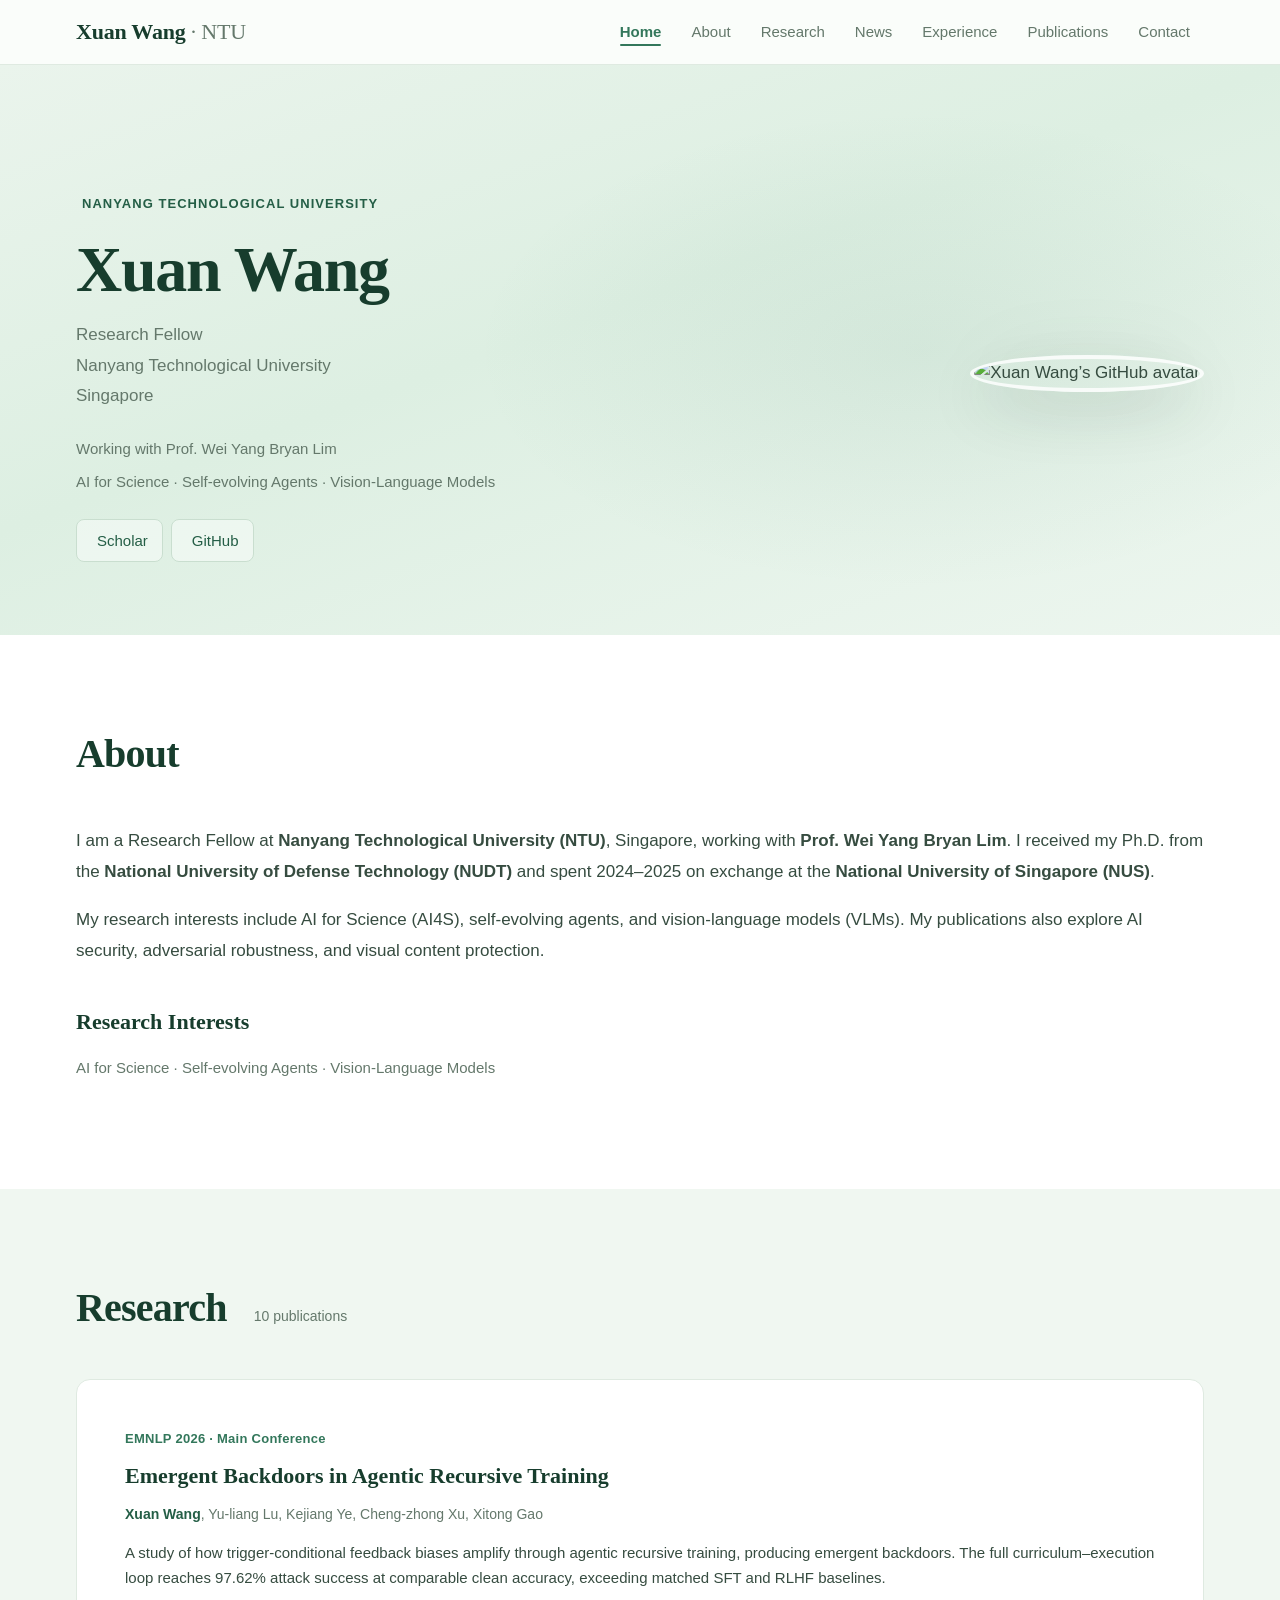
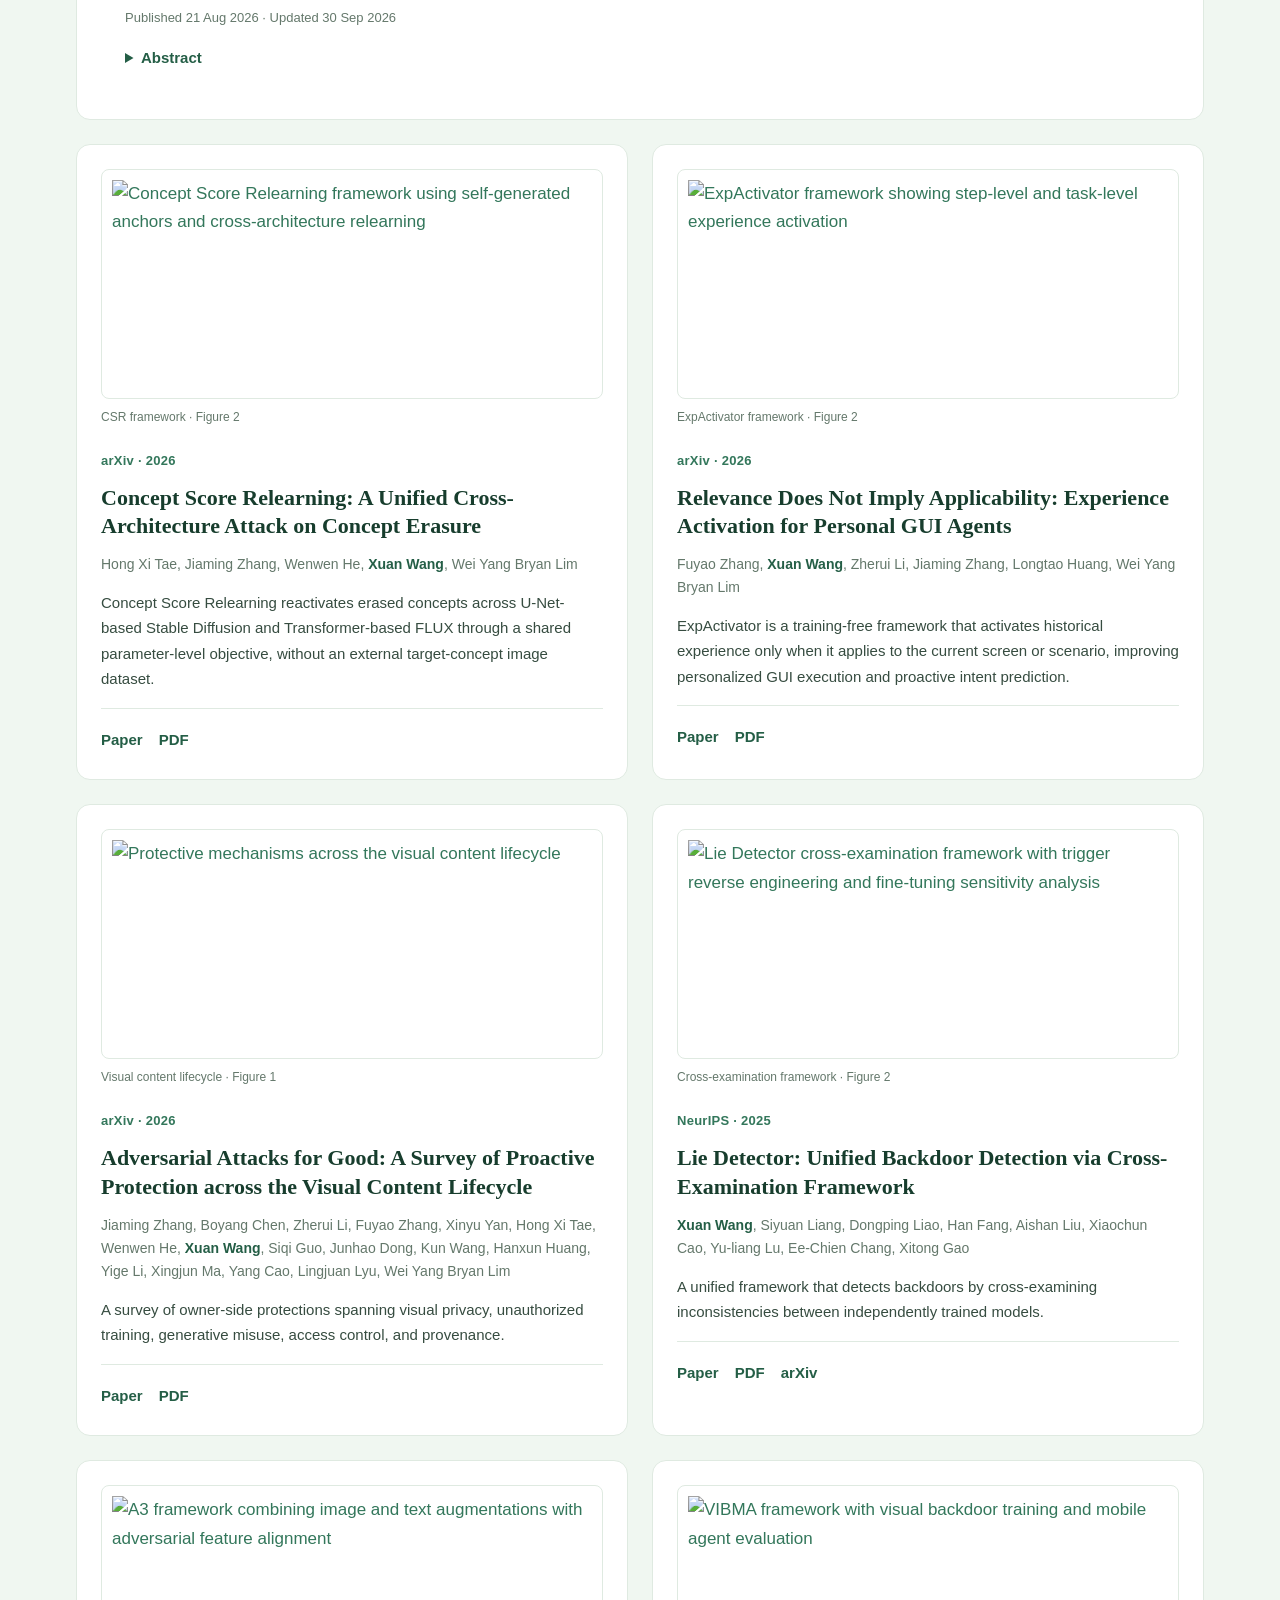
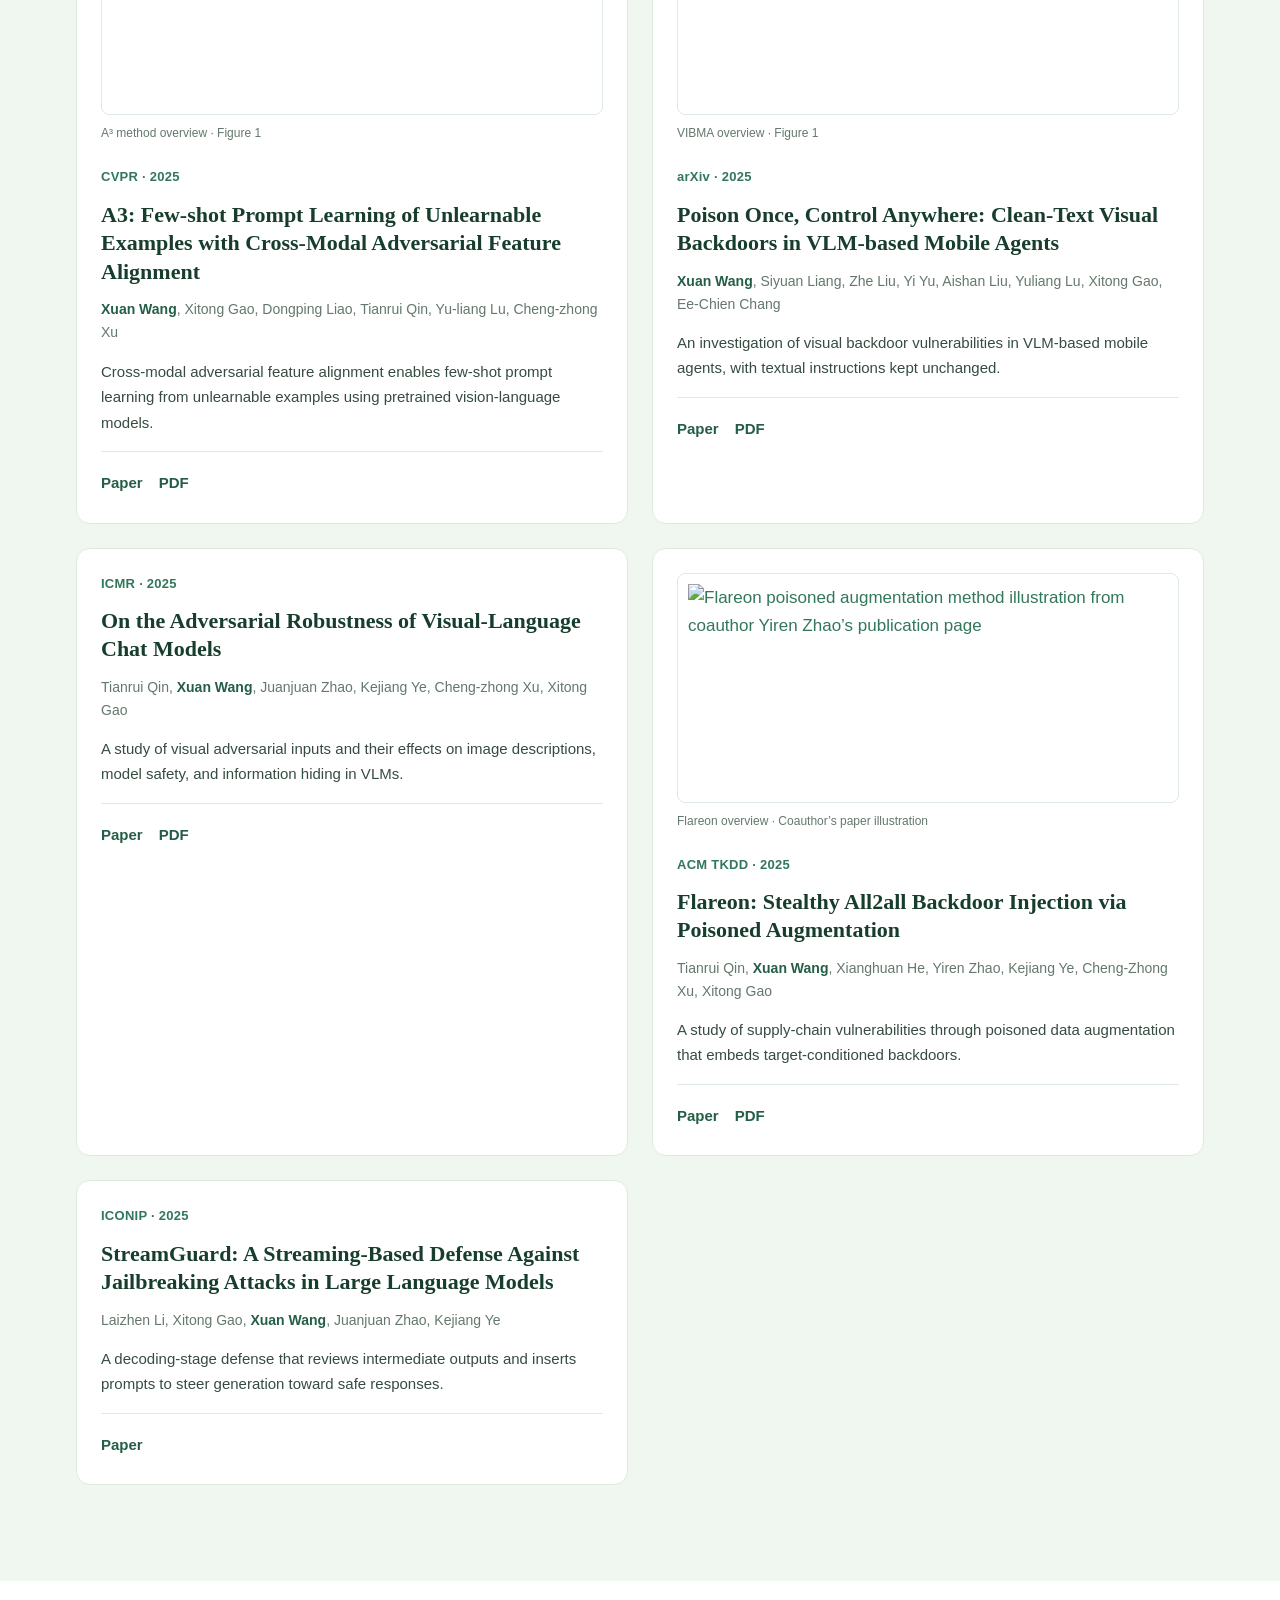
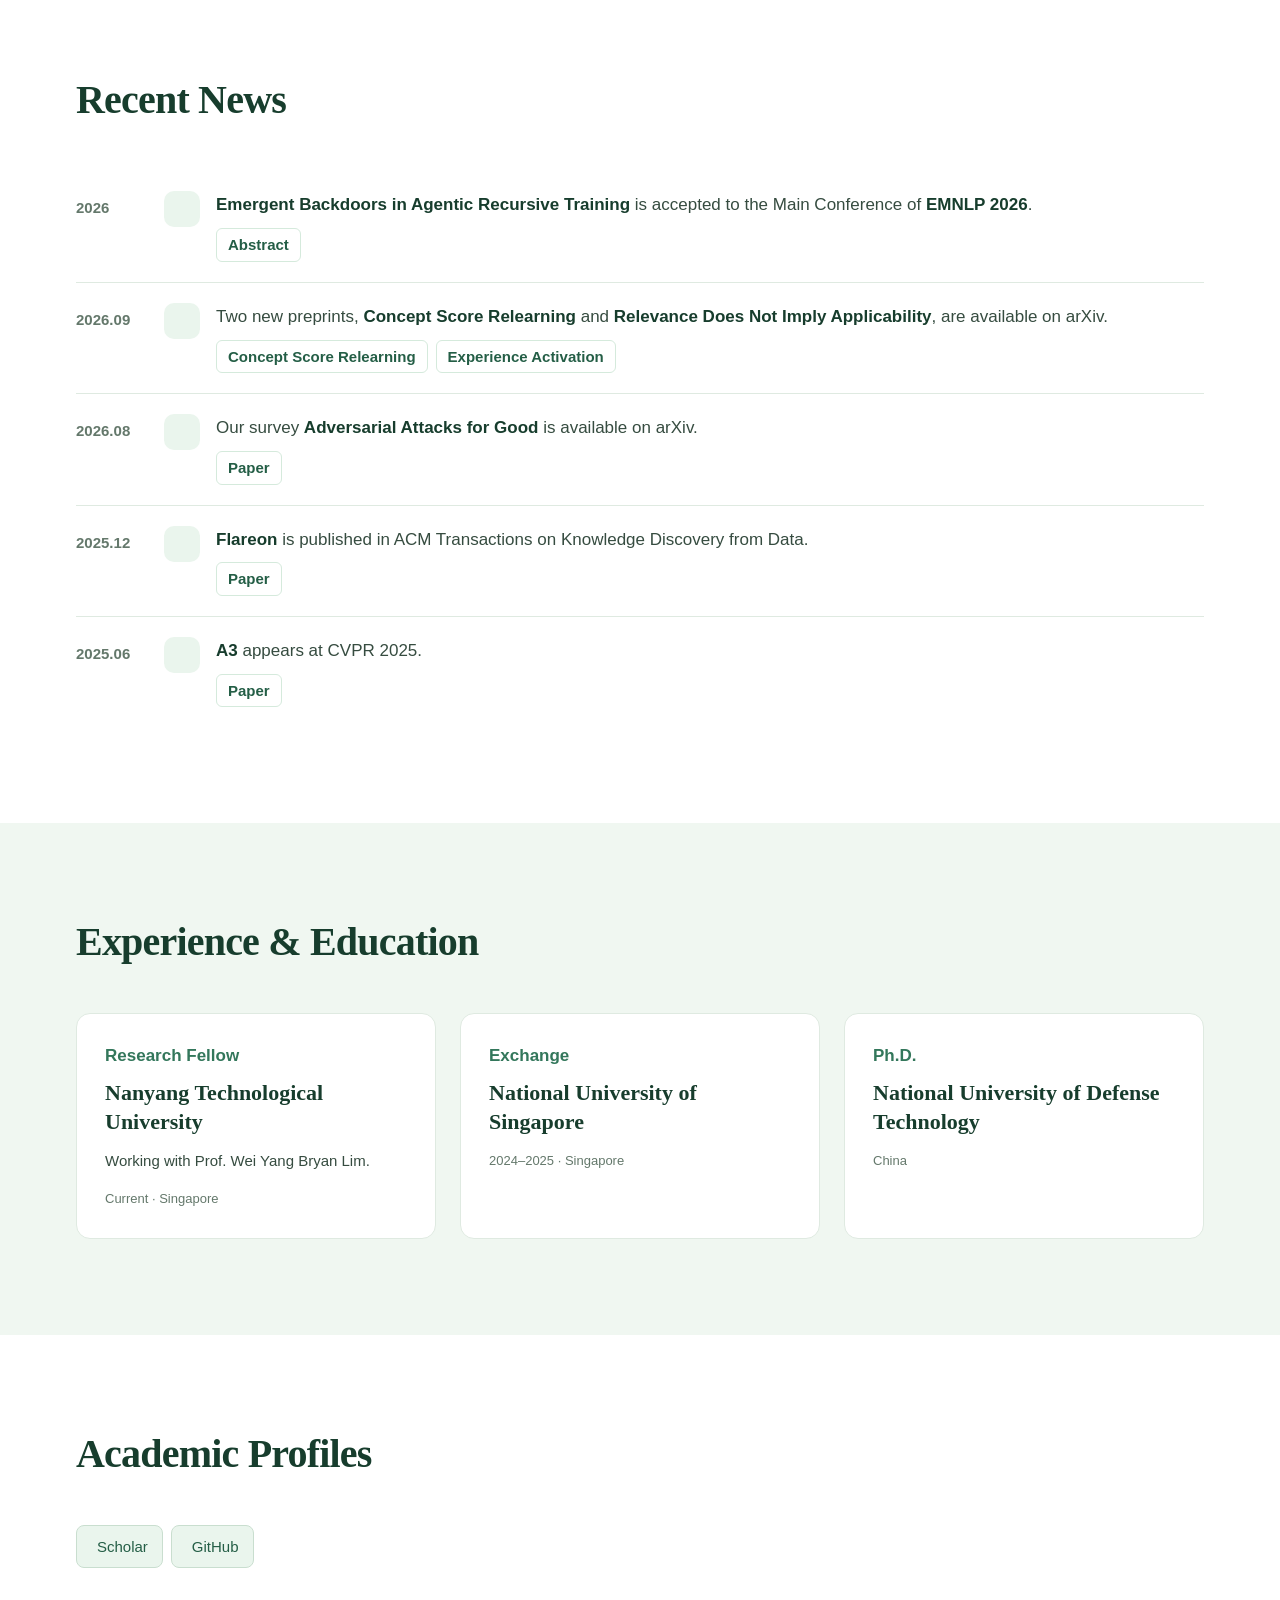
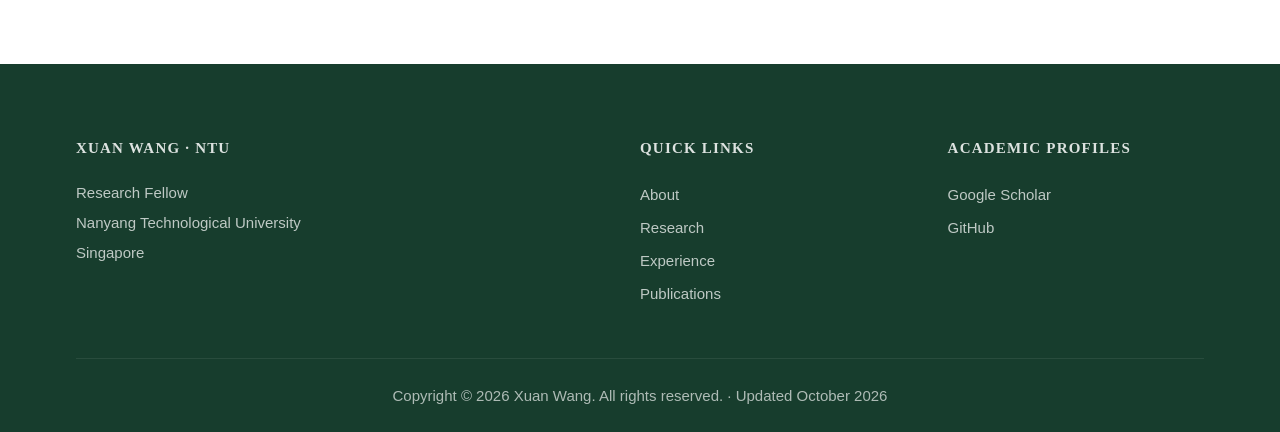
==== index.html @ 62cd2a78 "Publish academic homepage and recent research" ====
<!doctype html>
<html lang="en"><head>
  <meta charset="utf-8">
  <meta name="viewport" content="width=device-width, initial-scale=1">
  <title>Xuan Wang | NTU Research Fellow</title>
  <meta name="description" content="Xuan Wang is a Research Fellow at Nanyang Technological University, working with Prof. Wei Yang Bryan Lim. Research interests: AI for Science, self-evolving agents, and vision-language models.">
  <meta name="theme-color" content="#28664f">
  <meta name="robots" content="index, follow">
  <link rel="canonical" href="https://xxuanwang.github.io/">
  <meta property="og:type" content="website">
  <meta property="og:title" content="Xuan Wang | NTU Research Fellow">
  <meta property="og:description" content="AI for Science, self-evolving agents, and vision-language models. Research and publications by Xuan Wang at NTU.">
  <meta property="og:url" content="https://xxuanwang.github.io/">
  <link rel="icon" type="image/svg+xml" href="data:image/svg+xml,%3Csvg xmlns='http://www.w3.org/2000/svg' viewBox='0 0 64 64'%3E%3Crect width='64' height='64' rx='16' fill='%2328664f'/%3E%3Ctext x='32' y='43' text-anchor='middle' font-family='Georgia' font-size='34' fill='%23ffffff'%3EW%3C/text%3E%3C/svg%3E">
  <link rel="stylesheet" href="assets/css/bootstrap.min.css">
<link rel="stylesheet" href="assets/css/fonts.css">
<link rel="stylesheet" href="assets/css/bootstrap-icons.min.css">
  <link rel="stylesheet" href="styles.css">
  <script src="main.js" defer></script>
  <script type="application/ld+json">{"@context":"https://schema.org","@type":"Person","name":"Xuan Wang","jobTitle":"Research Fellow","url":"https://xxuanwang.github.io/","affiliation":{"@type":"Organization","name":"Nanyang Technological University"},"alumniOf":{"@type":"CollegeOrUniversity","name":"National University of Defense Technology"},"sameAs":["https://github.com/XXuanWang","https://scholar.google.com/citations?user=oRh9HWsAAAAJ&hl=en"],"knowsAbout":["AI for Science","Self-evolving Agents","Vision-Language Models"]}</script>
</head><body><a class="skip-link" href="#main">Skip to content</a><header id="header"><div class="navbar-inner"><div id="logo"><a href="#home">Xuan Wang <span>· NTU</span></a></div><button class="nav-toggle" aria-label="Open navigation" aria-expanded="false" aria-controls="navigation"><i class="bi bi-list" aria-hidden="true"></i></button><nav id="navigation" aria-label="Main navigation"><ul><li class="active"><a href="#home">Home</a></li><li class=""><a href="#about">About</a></li><li class=""><a href="#research">Research</a></li><li class=""><a href="#news">News</a></li><li class=""><a href="#experience">Experience</a></li><li class=""><a href="publications.html">Publications</a></li><li class=""><a href="#contact">Contact</a></li></ul></nav></div></header><main id="main">
<section id="home" aria-labelledby="hero-name"><div class="hero-inner"><div class="hero-text"><span class="hero-lab-badge"><i class="bi bi-mortarboard-fill" aria-hidden="true"></i> NANYANG TECHNOLOGICAL UNIVERSITY</span><h1 class="hero-name" id="hero-name">Xuan Wang</h1><p class="hero-title">Research Fellow<br>Nanyang Technological University<br>Singapore</p><div class="hero-contact"><div class="hero-contact-item">Working with Prof. Wei Yang Bryan Lim</div><div class="hero-contact-item">AI for Science · Self-evolving Agents · Vision-Language Models</div></div><div class="social-links"><a class="social-btn" href="https://scholar.google.com/citations?user=oRh9HWsAAAAJ&amp;hl=en" target="_blank" rel="noopener noreferrer"><i class="bi bi-mortarboard-fill" aria-hidden="true"></i> Scholar</a><a class="social-btn" href="https://github.com/XXuanWang" target="_blank" rel="noopener noreferrer"><i class="bi bi-github" aria-hidden="true"></i> GitHub</a></div></div><div class="hero-image"><img src="assets/profile.png" alt="Xuan Wang’s GitHub avatar" width="260" height="260"></div></div></section>
<section id="about" class="section-wrap white-bg" aria-labelledby="about-heading"><div class="section-container"><div class="section-title-bar"><h2 class="section-title" id="about-heading">About</h2></div><p class="bio-text">I am a Research Fellow at <strong>Nanyang Technological University (NTU)</strong>, Singapore, working with <strong>Prof. Wei Yang Bryan Lim</strong>. I received my Ph.D. from the <strong>National University of Defense Technology (NUDT)</strong> and spent 2024–2025 on exchange at the <strong>National University of Singapore (NUS)</strong>.</p><p class="bio-text">My research interests include AI for Science (AI4S), self-evolving agents, and vision-language models (VLMs). My publications also explore AI security, adversarial robustness, and visual content protection.</p><div class="research-interest-block"><h3 class="ri-title">Research Interests</h3><p class="ri-inline">AI for Science · Self-evolving Agents · Vision-Language Models</p></div></div></section>
<section id="research" class="section-wrap alt-bg" aria-labelledby="research-heading"><div class="section-container"><div class="section-title-bar"><h2 class="section-title" id="research-heading">Research <span class="publication-count">10 publications</span></h2></div><div class="research-grid"><article class="research-card research-featured-text" id="emergent-backdoors"><div class="research-text"><p class="paper-venue">EMNLP 2026 · Main Conference</p><h3>Emergent Backdoors in Agentic Recursive Training</h3><p class="paper-authors"><strong>Xuan Wang</strong>, Yu-liang Lu, Kejiang Ye, Cheng-zhong Xu, Xitong Gao</p><p class="paper-summary">A study of how trigger-conditional feedback biases amplify through agentic recursive training, producing emergent backdoors. The full curriculum–execution loop reaches 97.62% attack success at comparable clean accuracy, exceeding matched SFT and RLHF baselines.</p><p class="paper-dates">Published <time datetime="2026-08-21">21 Aug 2026</time> · Updated <time datetime="2026-09-30">30 Sep 2026</time></p><details class="paper-abstract"><summary>Abstract</summary><p>Agentic recursive training systems increasingly reuse model-generated tasks, proxy feedback, and selected trajectories to refine policies over multiple rounds. This creates feedback loops in which small conditional biases can accumulate across training and alter later selection and updates. We study whether trigger-conditional proxy-feedback biases can produce emergent backdoors in a controlled recursive training loop. A Curriculum Agent proposes tasks, an Executor Agent generates rollouts, and environment feedback is selectively biased on rare markers, affecting reward, selection, and curriculum updates. Under matched biased supervision, Reward Hacking + SFT and Reward Hacking + RLHF reach 31.27% and 53.85% ASR, while the full loop reaches 97.62% at comparable clean accuracy. The effect persists across Qwen3-4B, LLaMA-3-8B, BLIP-2-OPT-2.7B, and Qwen2.5-14B, transfers to GSM8K, BBH, and HotpotQA, extends to a tool-augmented setting, and is only partially reduced by post-hoc defenses. These results suggest that feedback and curriculum mechanisms in agentic recursive training should be audited for long-horizon bias amplification.</p><p class="paper-keywords"><strong>Keywords:</strong> Agentic recursive training · Emergent backdoors · Feedback bias · Reward hacking · Curriculum learning</p><p class="paper-license">CC BY 4.0</p></details></div></article><article class="research-card" id="concept-score-relearning"><div class="research-text"><p class="paper-venue">arXiv · 2026</p><h3><a href="https://arxiv.org/abs/2609.33445" target="_blank" rel="noopener noreferrer">Concept Score Relearning: A Unified Cross-Architecture Attack on Concept Erasure</a></h3><p class="paper-authors">Hong Xi Tae, Jiaming Zhang, Wenwen He, <strong>Xuan Wang</strong>, Wei Yang Bryan Lim</p><p class="paper-summary">Concept Score Relearning reactivates erased concepts across U-Net-based Stable Diffusion and Transformer-based FLUX through a shared parameter-level objective, without an external target-concept image dataset.</p><div class="research-works"><a class="research-work-tag" href="https://arxiv.org/abs/2609.33445" target="_blank" rel="noopener noreferrer">Paper</a><a class="research-work-tag" href="https://arxiv.org/pdf/2609.33445" target="_blank" rel="noopener noreferrer">PDF</a></div></div><figure class="paper-visual"><a class="paper-image-link" href="assets/papers/concept-score-relearning.png" target="_blank" rel="noopener noreferrer" aria-label="View full-size illustration for Concept Score Relearning: A Unified Cross-Architecture Attack on Concept Erasure"><img src="assets/papers/concept-score-relearning.png" alt="Concept Score Relearning framework using self-generated anchors and cross-architecture relearning" loading="lazy" decoding="async"></a><figcaption><a href="https://arxiv.org/html/2609.33445v1/" target="_blank" rel="noopener noreferrer">CSR framework · Figure 2</a></figcaption></figure></article><article class="research-card" id="experience-activation"><div class="research-text"><p class="paper-venue">arXiv · 2026</p><h3><a href="https://arxiv.org/abs/2609.33304" target="_blank" rel="noopener noreferrer">Relevance Does Not Imply Applicability: Experience Activation for Personal GUI Agents</a></h3><p class="paper-authors">Fuyao Zhang, <strong>Xuan Wang</strong>, Zherui Li, Jiaming Zhang, Longtao Huang, Wei Yang Bryan Lim</p><p class="paper-summary">ExpActivator is a training-free framework that activates historical experience only when it applies to the current screen or scenario, improving personalized GUI execution and proactive intent prediction.</p><div class="research-works"><a class="research-work-tag" href="https://arxiv.org/abs/2609.33304" target="_blank" rel="noopener noreferrer">Paper</a><a class="research-work-tag" href="https://arxiv.org/pdf/2609.33304" target="_blank" rel="noopener noreferrer">PDF</a></div></div><figure class="paper-visual"><a class="paper-image-link" href="assets/papers/experience-activation.png" target="_blank" rel="noopener noreferrer" aria-label="View full-size illustration for Relevance Does Not Imply Applicability: Experience Activation for Personal GUI Agents"><img src="assets/papers/experience-activation.png" alt="ExpActivator framework showing step-level and task-level experience activation" loading="lazy" decoding="async"></a><figcaption><a href="https://arxiv.org/html/2609.33304v1/" target="_blank" rel="noopener noreferrer">ExpActivator framework · Figure 2</a></figcaption></figure></article><article class="research-card" id="attacks-for-good"><div class="research-text"><p class="paper-venue">arXiv · 2026</p><h3><a href="https://arxiv.org/abs/2608.04314" target="_blank" rel="noopener noreferrer">Adversarial Attacks for Good: A Survey of Proactive Protection across the Visual Content Lifecycle</a></h3><p class="paper-authors">Jiaming Zhang, Boyang Chen, Zherui Li, Fuyao Zhang, Xinyu Yan, Hong Xi Tae, Wenwen He, <strong>Xuan Wang</strong>, Siqi Guo, Junhao Dong, Kun Wang, Hanxun Huang, Yige Li, Xingjun Ma, Yang Cao, Lingjuan Lyu, Wei Yang Bryan Lim</p><p class="paper-summary">A survey of owner-side protections spanning visual privacy, unauthorized training, generative misuse, access control, and provenance.</p><div class="research-works"><a class="research-work-tag" href="https://arxiv.org/abs/2608.04314" target="_blank" rel="noopener noreferrer">Paper</a><a class="research-work-tag" href="https://arxiv.org/pdf/2608.04314" target="_blank" rel="noopener noreferrer">PDF</a></div></div><figure class="paper-visual"><a class="paper-image-link" href="assets/survey-overview.png" target="_blank" rel="noopener noreferrer" aria-label="View full-size illustration for Adversarial Attacks for Good: A Survey of Proactive Protection across the Visual Content Lifecycle"><img src="assets/survey-overview.png" alt="Protective mechanisms across the visual content lifecycle" loading="lazy" decoding="async"></a><figcaption><a href="https://arxiv.org/html/2608.04314v1/" target="_blank" rel="noopener noreferrer">Visual content lifecycle · Figure 1</a></figcaption></figure></article><article class="research-card" id="lie-detector"><div class="research-text"><p class="paper-venue">NeurIPS · 2025</p><h3><a href="https://proceedings.neurips.cc/paper_files/paper/2025/hash/dce7d0eb0233aea3df9b19f71f3a69fb-Abstract-Conference.html" target="_blank" rel="noopener noreferrer">Lie Detector: Unified Backdoor Detection via Cross-Examination Framework</a></h3><p class="paper-authors"><strong>Xuan Wang</strong>, Siyuan Liang, Dongping Liao, Han Fang, Aishan Liu, Xiaochun Cao, Yu-liang Lu, Ee-Chien Chang, Xitong Gao</p><p class="paper-summary">A unified framework that detects backdoors by cross-examining inconsistencies between independently trained models.</p><div class="research-works"><a class="research-work-tag" href="https://proceedings.neurips.cc/paper_files/paper/2025/hash/dce7d0eb0233aea3df9b19f71f3a69fb-Abstract-Conference.html" target="_blank" rel="noopener noreferrer">Paper</a><a class="research-work-tag" href="https://proceedings.neurips.cc/paper_files/paper/2025/file/dce7d0eb0233aea3df9b19f71f3a69fb-Paper-Conference.pdf" target="_blank" rel="noopener noreferrer">PDF</a><a class="research-work-tag" href="https://arxiv.org/abs/2503.16872" target="_blank" rel="noopener noreferrer">arXiv</a></div></div><figure class="paper-visual"><a class="paper-image-link" href="assets/papers/lie-detector.png" target="_blank" rel="noopener noreferrer" aria-label="View full-size illustration for Lie Detector: Unified Backdoor Detection via Cross-Examination Framework"><img src="assets/papers/lie-detector.png" alt="Lie Detector cross-examination framework with trigger reverse engineering and fine-tuning sensitivity analysis" loading="lazy" decoding="async"></a><figcaption><a href="https://proceedings.neurips.cc/paper_files/paper/2025/file/dce7d0eb0233aea3df9b19f71f3a69fb-Paper-Conference.pdf#page=4" target="_blank" rel="noopener noreferrer">Cross-examination framework · Figure 2</a></figcaption></figure></article><article class="research-card" id="a3"><div class="research-text"><p class="paper-venue">CVPR · 2025</p><h3><a href="https://openaccess.thecvf.com/content/CVPR2025/html/Wang_A3_Few-shot_Prompt_Learning_of_Unlearnable_Examples_with_Cross-Modal_Adversarial_CVPR_2025_paper.html" target="_blank" rel="noopener noreferrer">A3: Few-shot Prompt Learning of Unlearnable Examples with Cross-Modal Adversarial Feature Alignment</a></h3><p class="paper-authors"><strong>Xuan Wang</strong>, Xitong Gao, Dongping Liao, Tianrui Qin, Yu-liang Lu, Cheng-zhong Xu</p><p class="paper-summary">Cross-modal adversarial feature alignment enables few-shot prompt learning from unlearnable examples using pretrained vision-language models.</p><div class="research-works"><a class="research-work-tag" href="https://openaccess.thecvf.com/content/CVPR2025/html/Wang_A3_Few-shot_Prompt_Learning_of_Unlearnable_Examples_with_Cross-Modal_Adversarial_CVPR_2025_paper.html" target="_blank" rel="noopener noreferrer">Paper</a><a class="research-work-tag" href="https://openaccess.thecvf.com/content/CVPR2025/papers/Wang_A3_Few-shot_Prompt_Learning_of_Unlearnable_Examples_with_Cross-Modal_Adversarial_CVPR_2025_paper.pdf" target="_blank" rel="noopener noreferrer">PDF</a></div></div><figure class="paper-visual"><a class="paper-image-link" href="assets/papers/a3.png" target="_blank" rel="noopener noreferrer" aria-label="View full-size illustration for A3: Few-shot Prompt Learning of Unlearnable Examples with Cross-Modal Adversarial Feature Alignment"><img src="assets/papers/a3.png" alt="A3 framework combining image and text augmentations with adversarial feature alignment" loading="lazy" decoding="async"></a><figcaption><a href="https://openaccess.thecvf.com/content/CVPR2025/papers/Wang_A3_Few-shot_Prompt_Learning_of_Unlearnable_Examples_with_Cross-Modal_Adversarial_CVPR_2025_paper.pdf#page=5" target="_blank" rel="noopener noreferrer">A³ method overview · Figure 1</a></figcaption></figure></article><article class="research-card" id="poison-once"><div class="research-text"><p class="paper-venue">arXiv · 2025</p><h3><a href="https://arxiv.org/abs/2506.13205" target="_blank" rel="noopener noreferrer">Poison Once, Control Anywhere: Clean-Text Visual Backdoors in VLM-based Mobile Agents</a></h3><p class="paper-authors"><strong>Xuan Wang</strong>, Siyuan Liang, Zhe Liu, Yi Yu, Aishan Liu, Yuliang Lu, Xitong Gao, Ee-Chien Chang</p><p class="paper-summary">An investigation of visual backdoor vulnerabilities in VLM-based mobile agents, with textual instructions kept unchanged.</p><div class="research-works"><a class="research-work-tag" href="https://arxiv.org/abs/2506.13205" target="_blank" rel="noopener noreferrer">Paper</a><a class="research-work-tag" href="https://arxiv.org/pdf/2506.13205" target="_blank" rel="noopener noreferrer">PDF</a></div></div><figure class="paper-visual"><a class="paper-image-link" href="assets/papers/poison-once.png" target="_blank" rel="noopener noreferrer" aria-label="View full-size illustration for Poison Once, Control Anywhere: Clean-Text Visual Backdoors in VLM-based Mobile Agents"><img src="assets/papers/poison-once.png" alt="VIBMA framework with visual backdoor training and mobile agent evaluation" loading="lazy" decoding="async"></a><figcaption><a href="https://arxiv.org/html/2506.13205v6/" target="_blank" rel="noopener noreferrer">VIBMA overview · Figure 1</a></figcaption></figure></article><article class="research-card" id="vlm-robustness"><div class="research-text"><p class="paper-venue">ICMR · 2025</p><h3><a href="https://doi.org/10.1145/3731715.3733407" target="_blank" rel="noopener noreferrer">On the Adversarial Robustness of Visual-Language Chat Models</a></h3><p class="paper-authors">Tianrui Qin, <strong>Xuan Wang</strong>, Juanjuan Zhao, Kejiang Ye, Cheng-zhong Xu, Xitong Gao</p><p class="paper-summary">A study of visual adversarial inputs and their effects on image descriptions, model safety, and information hiding in VLMs.</p><div class="research-works"><a class="research-work-tag" href="https://doi.org/10.1145/3731715.3733407" target="_blank" rel="noopener noreferrer">Paper</a><a class="research-work-tag" href="https://dl.acm.org/doi/pdf/10.1145/3731715.3733407" target="_blank" rel="noopener noreferrer">PDF</a></div></div></article><article class="research-card" id="flareon"><div class="research-text"><p class="paper-venue">ACM TKDD · 2025</p><h3><a href="https://doi.org/10.1145/3774648" target="_blank" rel="noopener noreferrer">Flareon: Stealthy All2all Backdoor Injection via Poisoned Augmentation</a></h3><p class="paper-authors">Tianrui Qin, <strong>Xuan Wang</strong>, Xianghuan He, Yiren Zhao, Kejiang Ye, Cheng-Zhong Xu, Xitong Gao</p><p class="paper-summary">A study of supply-chain vulnerabilities through poisoned data augmentation that embeds target-conditioned backdoors.</p><div class="research-works"><a class="research-work-tag" href="https://doi.org/10.1145/3774648" target="_blank" rel="noopener noreferrer">Paper</a><a class="research-work-tag" href="https://dl.acm.org/doi/pdf/10.1145/3774648" target="_blank" rel="noopener noreferrer">PDF</a></div></div><figure class="paper-visual"><a class="paper-image-link" href="assets/papers/flareon.png" target="_blank" rel="noopener noreferrer" aria-label="View full-size illustration for Flareon: Stealthy All2all Backdoor Injection via Poisoned Augmentation"><img src="assets/papers/flareon.png" alt="Flareon poisoned augmentation method illustration from coauthor Yiren Zhao’s publication page" loading="lazy" decoding="async"></a><figcaption><a href="https://aaron-zhao123.github.io/publications/" target="_blank" rel="noopener noreferrer">Flareon overview · Coauthor’s paper illustration</a></figcaption></figure></article><article class="research-card" id="streamguard"><div class="research-text"><p class="paper-venue">ICONIP · 2025</p><h3><a href="https://doi.org/10.1007/978-981-95-4109-6_21" target="_blank" rel="noopener noreferrer">StreamGuard: A Streaming-Based Defense Against Jailbreaking Attacks in Large Language Models</a></h3><p class="paper-authors">Laizhen Li, Xitong Gao, <strong>Xuan Wang</strong>, Juanjuan Zhao, Kejiang Ye</p><p class="paper-summary">A decoding-stage defense that reviews intermediate outputs and inserts prompts to steer generation toward safe responses.</p><div class="research-works"><a class="research-work-tag" href="https://doi.org/10.1007/978-981-95-4109-6_21" target="_blank" rel="noopener noreferrer">Paper</a></div></div></article></div></div></section>
<section id="news" class="section-wrap white-bg" aria-labelledby="news-heading"><div class="section-container"><div class="section-title-bar"><h2 class="section-title" id="news-heading">Recent News</h2></div><div class="news-list"><div class="news-item"><span class="news-date">2026</span><span class="news-type-icon news-icon-paper" aria-hidden="true"><i class="bi bi-file-earmark-text"></i></span><div class="news-content"><strong>Emergent Backdoors in Agentic Recursive Training</strong> is accepted to the Main Conference of <strong>EMNLP 2026</strong>.<div class="news-links"><a class="news-link" href="#emergent-backdoors">Abstract</a></div></div></div><div class="news-item"><span class="news-date">2026.09</span><span class="news-type-icon news-icon-paper" aria-hidden="true"><i class="bi bi-file-earmark-text"></i></span><div class="news-content">Two new preprints, <strong>Concept Score Relearning</strong> and <strong>Relevance Does Not Imply Applicability</strong>, are available on arXiv.<div class="news-links"><a class="news-link" href="https://arxiv.org/abs/2609.33445" target="_blank" rel="noopener noreferrer">Concept Score Relearning</a><a class="news-link" href="https://arxiv.org/abs/2609.33304" target="_blank" rel="noopener noreferrer">Experience Activation</a></div></div></div><div class="news-item"><span class="news-date">2026.08</span><span class="news-type-icon news-icon-paper" aria-hidden="true"><i class="bi bi-file-earmark-text"></i></span><div class="news-content">Our survey <strong>Adversarial Attacks for Good</strong> is available on arXiv.<div class="news-links"><a class="news-link" href="https://arxiv.org/abs/2608.04314" target="_blank" rel="noopener noreferrer">Paper</a></div></div></div><div class="news-item"><span class="news-date">2025.12</span><span class="news-type-icon news-icon-paper" aria-hidden="true"><i class="bi bi-file-earmark-text"></i></span><div class="news-content"><strong>Flareon</strong> is published in ACM Transactions on Knowledge Discovery from Data.<div class="news-links"><a class="news-link" href="https://doi.org/10.1145/3774648" target="_blank" rel="noopener noreferrer">Paper</a></div></div></div><div class="news-item"><span class="news-date">2025.06</span><span class="news-type-icon news-icon-paper" aria-hidden="true"><i class="bi bi-file-earmark-text"></i></span><div class="news-content"><strong>A3</strong> appears at CVPR 2025.<div class="news-links"><a class="news-link" href="https://openaccess.thecvf.com/content/CVPR2025/html/Wang_A3_Few-shot_Prompt_Learning_of_Unlearnable_Examples_with_Cross-Modal_Adversarial_CVPR_2025_paper.html" target="_blank" rel="noopener noreferrer">Paper</a></div></div></div></div></div></section>
<section id="experience" class="section-wrap alt-bg" aria-labelledby="experience-heading"><div class="section-container"><div class="section-title-bar"><h2 class="section-title" id="experience-heading">Experience &amp; Education</h2></div><div class="experience-grid"><article class="experience-card"><span class="experience-role">Research Fellow</span><h3>Nanyang Technological University</h3><p>Working with Prof. Wei Yang Bryan Lim.</p><span class="experience-period">Current · Singapore</span></article><article class="experience-card"><span class="experience-role">Exchange</span><h3>National University of Singapore</h3><span class="experience-period">2024–2025 · Singapore</span></article><article class="experience-card"><span class="experience-role">Ph.D.</span><h3>National University of Defense Technology</h3><span class="experience-period">China</span></article></div></div></section>
<section id="contact" class="section-wrap white-bg" aria-labelledby="contact-heading"><div class="section-container"><div class="section-title-bar"><h2 class="section-title" id="contact-heading">Academic Profiles</h2></div><div class="contact-profiles"><div class="social-links"><a class="social-btn" href="https://scholar.google.com/citations?user=oRh9HWsAAAAJ&amp;hl=en" target="_blank" rel="noopener noreferrer"><i class="bi bi-mortarboard-fill" aria-hidden="true"></i> Scholar</a><a class="social-btn" href="https://github.com/XXuanWang" target="_blank" rel="noopener noreferrer"><i class="bi bi-github" aria-hidden="true"></i> GitHub</a></div></div></div></section></main><footer id="footer"><div class="footer-inner"><div class="footer-grid"><div class="footer-section footer-brand"><h5>Xuan Wang · NTU</h5><address>Research Fellow<br>Nanyang Technological University<br>Singapore</address></div><div class="footer-section footer-links"><h5>Quick Links</h5><a href="index.html#about">About</a><a href="index.html#research">Research</a><a href="index.html#experience">Experience</a><a href="publications.html">Publications</a></div><div class="footer-section footer-contact"><h5>Academic Profiles</h5><a href="https://scholar.google.com/citations?user=oRh9HWsAAAAJ&amp;hl=en" target="_blank" rel="noopener noreferrer">Google Scholar</a><a href="https://github.com/XXuanWang" target="_blank" rel="noopener noreferrer"><i class="bi bi-github" aria-hidden="true"></i> GitHub</a></div></div><div class="footer-bottom">Copyright © 2026 Xuan Wang. All rights reserved. · Updated October 2026</div></div></footer><a id="back-to-top" href="#main" aria-label="Back to top"><i class="bi bi-arrow-up" aria-hidden="true"></i></a></body></html>
---- styles.css ----
:root {
            /* Color */
            --accent:        #33775B;
            --accent-hover:  #245E46;
            --accent-light:  #D5EADC;
            --accent-dark:   #245E46;
            --accent-subtle: #EAF5ED;
            --text-primary:  #173D2D;
            --text-body:     #364C40;
            --text-secondary:#64786B;
            --bg-page:       #FAFDFA;
            --bg-alt:        #F0F7F1;
            --bg-card:       #FFFFFF;
            --border:        #DFEAE1;
            --shadow-sm:     0 1px 3px rgba(23,61,45,0.05);
            --shadow-md:     0 4px 20px rgba(23,61,45,0.07);
            --shadow-lg:     0 12px 40px rgba(23,61,45,0.10);
            --radius:        14px;
            --radius-sm:     8px;
            --footer-bg:     #173D2D;
            /* Typography — 1.333 scale (perfect fourth) */
            --font-display:  'Lora', Georgia, serif;
            --font-body:     'DM Sans', -apple-system, BlinkMacSystemFont, sans-serif;
            --text-xs:       0.8125rem;  /* 13px — captions, fine print */
            --text-sm:       0.9375rem;  /* 15px — labels, badges, dates */
            --text-base:     1.0625rem;  /* 17px — body */
            --text-lg:       1.375rem;   /* 22px — card titles, subheadings */
            --text-xl:       clamp(1.875rem, 3.2vw, 2.5rem); /* section titles */
            --text-2xl:      clamp(2.5rem, 5vw, 3.5rem);    /* hero name */
            /* Spacing — 4pt base */
            --space-xs:      4px;
            --space-sm:      8px;
            --space-md:      16px;
            --space-lg:      24px;
            --space-xl:      48px;
            --space-2xl:     72px;
            --space-3xl:     96px;
            --space-section: clamp(64px, 8vw, 96px);
        }

        *, *::before, *::after { margin: 0; padding: 0; box-sizing: border-box; }
        html { scroll-behavior: smooth; }

        body {
            font-family: var(--font-body);
            line-height: 1.7;
            color: var(--text-body);
            background: var(--bg-page);
            font-size: var(--text-base);
            -webkit-font-smoothing: antialiased;
        }

        a { color: var(--accent); text-decoration: none; transition: color 0.2s; }
        a:hover { color: var(--accent-hover); }

        /* ===== NAVBAR ===== */
        #header {
            background: rgba(250,253,250,0.95);
            backdrop-filter: blur(20px);
            -webkit-backdrop-filter: blur(20px);
            border-bottom: 1px solid var(--border);
            position: sticky;
            top: 0;
            z-index: 1000;
        }

        .navbar-inner {
            max-width: 1200px;
            margin: 0 auto;
            padding: 0 var(--space-xl);
            display: flex;
            align-items: center;
            justify-content: space-between;
            height: 64px;
        }

        #logo a {
            font-family: var(--font-display);
            font-size: var(--text-lg);
            font-weight: 700;
            color: var(--text-primary);
            text-decoration: none;
            letter-spacing: -0.01em;
        }

        #logo span {
            color: var(--text-secondary);
            font-weight: 400;
        }

        #navigation ul {
            margin: 0;
            display: flex;
            align-items: center;
            list-style: none;
            gap: 2px;
        }

        #navigation a {
            color: var(--text-secondary);
            text-decoration: none;
            font-weight: 500;
            font-size: var(--text-sm);
            padding: 8px 14px;
            border-radius: var(--radius-sm);
            transition: color 0.2s;
            white-space: nowrap;
            position: relative;
        }

        #navigation a:hover { color: var(--text-primary); }
        #navigation .active a { color: var(--accent); font-weight: 600; }

        #navigation a::after {
            content: '';
            position: absolute;
            bottom: 2px;
            left: 14px;
            right: 14px;
            height: 2px;
            background: var(--accent);
            border-radius: 1px;
            transform: scaleX(0);
            transition: transform 0.25s cubic-bezier(0.16, 1, 0.3, 1);
        }

        #navigation .active a::after { transform: scaleX(1); }

        .nav-toggle {
            display: none;
            background: none;
            border: none;
            font-size: var(--text-lg);
            color: var(--text-primary);
            cursor: pointer;
            padding: 4px;
        }

        /* ===== SECTION FRAMEWORK ===== */
        .section-wrap {
            padding: var(--space-section) 0;
        }

        .section-wrap.alt-bg {
            background: var(--bg-alt);
        }

        .section-wrap.white-bg {
            background: var(--bg-card);
        }

        .section-container {
            max-width: 1200px;
            margin: 0 auto;
            padding: 0 var(--space-xl);
        }

        .section-title-bar {
            margin-bottom: var(--space-xl);
        }

        .section-title-bar::after { display: none; }

        .section-title {
            font-family: var(--font-display);
            font-size: var(--text-xl);
            font-weight: 700;
            color: var(--text-primary);
            letter-spacing: -0.02em;
            line-height: 1.15;
        }

        /* ===== HERO SECTION ===== */
        #home {
            background: linear-gradient(160deg, #173D2D 0%, #255A40 45%, #173D2D 100%);
            padding: clamp(80px, 10vw, 120px) 0 clamp(48px, 6vw, 72px);
            position: relative;
            overflow: hidden;
        }

        /* Subtle radial glow behind photo */
        #home::before {
            content: '';
            position: absolute;
            inset: 0;
            background: radial-gradient(ellipse 50% 60% at 72% 50%, rgba(51,119,91,0.12) 0%, transparent 70%);
            pointer-events: none;
        }

        .hero-inner {
            max-width: 1200px;
            margin: 0 auto;
            padding: 0 var(--space-xl);
            display: flex;
            align-items: center;
            gap: var(--space-2xl);
            position: relative;
        }

        .hero-text { flex: 1; }

        .hero-lab-badge {
            display: inline-flex;
            align-items: center;
            gap: 6px;
            color: var(--accent-light);
            font-size: var(--text-xs);
            font-weight: 600;
            margin-bottom: 20px;
            letter-spacing: 0.08em;
            text-transform: uppercase;
            opacity: 0.85;
            text-decoration: none;
        }

        .hero-lab-badge:hover { color: #fff; opacity: 1; }

        .hero-lab-badge i { font-size: var(--text-sm); }

        .hero-name {
            font-family: var(--font-display);
            font-size: clamp(2.8rem, 6vw, 4rem);
            font-weight: 700;
            color: #FEFCFF;
            margin-bottom: var(--space-md);
            line-height: 1.08;
            letter-spacing: -0.02em;
        }

        .hero-title {
            font-size: var(--text-base);
            color: rgba(255,255,255,0.55);
            font-weight: 400;
            margin-bottom: var(--space-lg);
            line-height: 1.8;
        }

        .hero-contact {
            display: flex;
            flex-direction: column;
            gap: 8px;
            margin-bottom: var(--space-lg);
        }

        .hero-contact-item {
            display: flex;
            align-items: flex-start;
            gap: 10px;
            font-size: var(--text-sm);
            color: rgba(255,255,255,0.6);
        }

        .hero-contact-item i {
            color: var(--accent-light);
            font-size: var(--text-sm);
            margin-top: 3px;
            flex-shrink: 0;
        }

        .hero-contact-item a { color: rgba(255,255,255,0.7); text-decoration: none; }
        .hero-contact-item a:hover { color: #fff; }

        .social-links {
            display: flex;
            gap: 8px;
            margin-bottom: 0;
            flex-wrap: wrap;
        }

        .social-btn {
            display: flex;
            align-items: center;
            gap: 6px;
            padding: 8px 14px;
            background: rgba(255,255,255,0.06);
            border: 1px solid rgba(255,255,255,0.12);
            border-radius: var(--radius-sm);
            color: rgba(255,255,255,0.7);
            font-size: var(--text-sm);
            font-weight: 500;
            text-decoration: none;
            transition: all 0.15s cubic-bezier(0.25, 1, 0.5, 1);
        }

        .social-btn i { font-size: var(--text-base); }

        .social-btn:hover {
            border-color: rgba(255,255,255,0.3);
            color: #fff;
            background: rgba(255,255,255,0.1);
        }

        /* stats removed */

        .hero-image { flex-shrink: 0; }

        .hero-image img {
            width: 260px;
            height: 260px;
            border-radius: 50%;
            object-fit: cover;
            border: 4px solid rgba(255,255,255,0.1);
            box-shadow: 0 20px 60px rgba(0,0,0,0.3), 0 0 80px rgba(51,119,91,0.15);
        }

        /* Hero stagger entrance */
        @keyframes heroFadeUp {
            from { opacity: 0; transform: translateY(20px); }
            to   { opacity: 1; transform: translateY(0); }
        }

        .hero-lab-badge, .hero-name, .hero-title,
        .hero-contact, .social-links, .hero-image {
            animation: heroFadeUp 0.7s cubic-bezier(0.16, 1, 0.3, 1) both;
        }

        .hero-lab-badge { animation-delay: 0.05s; }
        .hero-name      { animation-delay: 0.12s; }
        .hero-title     { animation-delay: 0.19s; }
        .hero-contact   { animation-delay: 0.26s; }
        .social-links   { animation-delay: 0.33s; }
        .hero-image     { animation-delay: 0.15s; }

        /* ===== ABOUT SECTION ===== */
        .bio-text {
            font-size: var(--text-base);
            color: var(--text-body);
            line-height: 1.85;
            margin-bottom: 16px;
        }

        .bio-text a {
            color: var(--accent);
            font-weight: 500;
            text-decoration: underline;
            text-decoration-color: var(--accent-light);
            text-underline-offset: 3px;
            transition: text-decoration-color 0.2s;
        }

        .bio-text a:hover { text-decoration-color: var(--accent); }

        .research-interest-block {
            margin: 36px 0 12px;
        }

        .ri-title {
            font-family: var(--font-display);
            font-size: var(--text-lg);
            font-weight: 700;
            color: var(--text-primary);
            margin-bottom: 14px;
        }

        .ri-inline {
            font-size: var(--text-sm);
            color: var(--text-secondary);
            line-height: 1.8;
        }

        /* Recruit banner */
        .recruit-banner {
            display: flex;
            align-items: center;
            gap: 24px;
            background: linear-gradient(135deg, #173D2D, #255A40);
            border-radius: var(--radius);
            padding: 32px 36px;
            margin: 40px 0;
            position: relative;
            overflow: hidden;
            transition: transform 0.3s cubic-bezier(0.16, 1, 0.3, 1), box-shadow 0.3s;
        }

        .recruit-banner::after {
            content: '';
            position: absolute;
            inset: 0;
            background: linear-gradient(105deg, transparent 40%, rgba(255,255,255,0.12) 50%, transparent 60%);
            transform: translateX(-100%);
            transition: transform 0.6s cubic-bezier(0.25, 1, 0.5, 1);
            pointer-events: none;
        }

        .recruit-banner:hover {
            transform: translateY(-4px);
            box-shadow: 0 16px 48px rgba(23,61,45,0.25);
        }

        .recruit-banner:hover::after {
            transform: translateX(100%);
        }

        .recruit-text { flex: 1; position: relative; z-index: 1; }

        .recruit-text strong {
            display: block;
            font-size: var(--text-xl);
            color: #FEFCFF;
            margin-bottom: 6px;
        }

        .recruit-text span {
            font-size: var(--text-lg);
            color: rgba(255,255,255,0.6);
            line-height: 1.6;
        }

        .recruit-btn {
            flex-shrink: 0;
            display: inline-flex;
            align-items: center;
            gap: 5px;
            padding: 10px 22px;
            background: rgba(255,255,255,0.1);
            border: 1px solid rgba(255,255,255,0.25);
            color: #fff;
            border-radius: var(--radius-sm);
            font-size: var(--text-sm);
            font-weight: 600;
            text-decoration: none;
            transition: all 0.2s;
            position: relative;
            z-index: 1;
        }

        .recruit-btn:hover {
            background: rgba(255,255,255,0.18);
            border-color: rgba(255,255,255,0.4);
            color: #fff;
        }

        /* Academic Services */
        .services-heading {
            font-family: var(--font-display);
            font-size: var(--text-lg);
            font-weight: 700;
            color: var(--text-primary);
            margin: 44px 0 18px;
        }

        .services-list {
            display: flex;
            flex-direction: column;
            gap: 10px;
        }

        .services-row {
            display: flex;
            align-items: baseline;
            gap: 12px;
            font-size: var(--text-sm);
            line-height: 1.6;
        }

        .services-role {
            flex-shrink: 0;
            font-weight: 700;
            color: var(--text-primary);
            min-width: 150px;
        }

        .services-venues {
            color: var(--text-secondary);
        }

        /* visitor map is now in footer — styles are inline */

        /* ===== RESEARCH SECTION ===== */
        .research-grid {
            display: grid;
            grid-template-columns: repeat(2, 1fr);
            gap: var(--space-lg);
        }

        /* Featured first card spans full width */
        .research-card:first-child {
            grid-column: 1 / -1;
            display: grid;
            grid-template-columns: 1fr 1fr;
            gap: var(--space-xl);
            padding: var(--space-xl);
            align-items: center;
        }

        .research-card:first-child .research-text { order: 1; }
        .research-card:first-child .research-works {
            border-top: none;
            margin-top: var(--space-md);
            padding-top: 0;
        }

        .research-card {
            background: var(--bg-card);
            border: 1px solid var(--border);
            border-radius: var(--radius);
            padding: var(--space-lg) var(--space-lg);
            transition: transform 0.3s cubic-bezier(0.16, 1, 0.3, 1), box-shadow 0.3s;
            display: flex;
            flex-direction: column;
        }

        .research-card:hover {
            transform: translateY(-3px);
            box-shadow: var(--shadow-lg);
        }

        /* Icon inline with heading — no container box */
        .research-icon {
            display: none;
        }

        .research-card h5 {
            font-family: var(--font-display);
            font-size: var(--text-lg);
            font-weight: 700;
            color: var(--text-primary);
            margin-bottom: var(--space-sm);
            line-height: 1.3;
        }

        .research-card h5 i {
            color: var(--accent);
            margin-right: 4px;
        }

        .research-card p {
            font-size: var(--text-sm);
            color: var(--text-body);
            line-height: 1.7;
            margin: 0;
            flex: 1;
        }

        .research-works {
            display: flex;
            flex-wrap: wrap;
            gap: 4px 16px;
            margin-top: var(--space-md);
            padding-top: var(--space-md);
            border-top: 1px solid var(--border);
        }

        .research-work-tag {
            display: inline-flex;
            align-items: center;
            gap: 4px;
            padding: 2px 0;
            background: none;
            color: var(--accent-dark);
            font-size: var(--text-sm);
            font-weight: 600;
            text-decoration: none;
            border-bottom: 1.5px solid transparent;
            transition: border-color 0.2s, color 0.2s;
        }

        .research-work-tag::after {
            content: '↗';
            font-size: 0.75em;
            opacity: 0;
            transition: opacity 0.2s;
        }

        .research-work-tag:hover {
            color: var(--accent);
            border-bottom-color: var(--accent);
        }

        .research-work-tag:hover::after {
            opacity: 1;
        }

        /* ===== NEWS SECTION ===== */
        .news-list {
            display: flex;
            flex-direction: column;
        }

        .news-item {
            display: flex;
            gap: 16px;
            padding: 20px 0;
            border-bottom: 1px solid var(--border);
            align-items: flex-start;
        }

        .news-item:last-child { border-bottom: none; }

        .news-date {
            flex-shrink: 0;
            color: var(--text-secondary);
            font-size: var(--text-sm);
            font-weight: 600;
            padding: 4px 0;
            white-space: nowrap;
            min-width: 72px;
            font-variant-numeric: tabular-nums;
        }

        .news-type-icon {
            flex-shrink: 0;
            width: 36px;
            height: 36px;
            border-radius: 10px;
            display: flex;
            align-items: center;
            justify-content: center;
            font-size: var(--text-base);
        }

        .news-icon-accept { background: #FEF3C7; color: #B45309; }
        .news-icon-paper  { background: var(--accent-light); color: var(--accent); }
        .news-icon-award  { background: #FEF9C3; color: #A16207; }
        .news-icon-people { background: #D1FAE5; color: #059669; }
        .news-icon-lab    { background: #DBEAFE; color: #2563EB; }

        .news-content {
            flex: 1;
            font-size: var(--text-base);
            color: var(--text-body);
            line-height: 1.7;
        }

        .news-content strong {
            color: var(--text-primary);
            font-weight: 600;
        }

        .news-links {
            display: flex;
            gap: 8px;
            margin-top: 8px;
            flex-wrap: wrap;
        }

        .news-link {
            display: inline-block;
            padding: 3px 11px;
            border: 1px solid var(--accent-light);
            border-radius: 6px;
            color: var(--accent-dark);
            font-size: var(--text-sm);
            font-weight: 600;
            text-decoration: none;
            transition: all 0.2s;
        }

        .news-link:hover {
            background: var(--accent);
            border-color: var(--accent);
            color: #fff;
        }

        .news-hidden { display: none; }

        .news-toggle-btn {
            display: flex;
            align-items: center;
            gap: 6px;
            margin: 32px auto 0;
            padding: 10px 24px;
            background: transparent;
            border: 1px solid var(--border);
            border-radius: var(--radius-sm);
            color: var(--text-secondary);
            font-size: var(--text-sm);
            font-weight: 600;
            cursor: pointer;
            transition: all 0.2s;
        }

        .news-toggle-btn:hover {
            border-color: var(--accent);
            color: var(--accent);
        }

        .news-toggle-btn i {
            transition: transform 0.3s cubic-bezier(0.25, 1, 0.5, 1);
            font-size: var(--text-sm);
        }

        .news-toggle-btn.expanded i {
            transform: rotate(180deg);
        }

        /* ===== MEMBERS SECTION ===== */
        .pi-card {
            background: var(--bg-card);
            border: 1px solid var(--border);
            border-radius: var(--radius);
            padding: var(--space-xl);
            display: flex;
            align-items: flex-start;
            gap: var(--space-xl);
            margin-bottom: var(--space-2xl);
            box-shadow: var(--shadow-sm);
        }

        .pi-photo img {
            width: 120px;
            height: 120px;
            border-radius: 50%;
            object-fit: cover;
            border: 3px solid var(--accent-light);
        }

        .pi-info { flex: 1; }

        .pi-info h3 {
            font-family: var(--font-display);
            font-size: var(--text-lg);
            font-weight: 700;
            color: var(--text-primary);
            margin-bottom: 4px;
            line-height: 1.3;
        }

        .pi-role {
            font-size: var(--text-sm);
            color: var(--accent);
            font-weight: 600;
            margin-bottom: 14px;
        }

        .pi-bio {
            font-size: var(--text-base);
            color: var(--text-body);
            line-height: 1.8;
            margin-bottom: 16px;
        }

        .pi-tags {
            display: flex;
            flex-wrap: wrap;
            gap: 6px;
            margin-bottom: 16px;
        }

        .pi-tag {
            background: var(--accent-subtle);
            color: var(--accent-dark);
            padding: 4px 12px;
            border-radius: 100px;
            font-size: var(--text-sm);
            font-weight: 500;
        }

        .pi-links {
            display: flex;
            gap: 8px;
        }

        .pi-link-btn {
            display: inline-flex;
            align-items: center;
            gap: 5px;
            padding: 7px 14px;
            background: var(--accent-subtle);
            color: var(--accent-dark);
            border-radius: var(--radius-sm);
            font-size: var(--text-sm);
            font-weight: 600;
            text-decoration: none;
            transition: all 0.2s;
        }

        .pi-link-btn:hover {
            background: var(--accent);
            color: #fff;
        }

        .members-group-title {
            font-family: var(--font-display);
            font-size: var(--text-sm);
            font-weight: 700;
            color: var(--text-secondary);
            text-transform: uppercase;
            letter-spacing: 0.1em;
            margin-bottom: 20px;
            padding-bottom: 10px;
            border-bottom: 1px solid var(--border);
        }

        .members-group {
            margin-bottom: var(--space-xl);
        }

        .members-grid {
            display: grid;
            grid-template-columns: repeat(auto-fill, minmax(220px, 1fr));
            gap: var(--space-lg);
        }

        .member-card {
            background: var(--bg-card);
            border: 1px solid var(--border);
            border-radius: var(--radius);
            overflow: hidden;
            transition: box-shadow 0.3s cubic-bezier(0.16, 1, 0.3, 1);
        }

        .member-card:hover {
            box-shadow: 0 8px 30px rgba(23,61,45,0.12);
        }

        .member-card .member-photo {
            transition: transform 0.4s cubic-bezier(0.16, 1, 0.3, 1), box-shadow 0.4s cubic-bezier(0.16, 1, 0.3, 1);
        }

        .member-card:hover .member-photo {
            transform: scale(1.06);
            box-shadow: 0 4px 16px rgba(23,61,45,0.10);
        }

        .member-photo {
            width: 100%;
            aspect-ratio: 1 / 1;
            object-fit: cover;
        }

        .member-info {
            padding: 16px;
            display: flex;
            flex-direction: column;
        }

        .member-name {
            font-family: var(--font-display);
            font-size: var(--text-base);
            font-weight: 700;
            color: var(--text-primary);
            margin-bottom: 3px;
        }

        .member-title {
            font-size: var(--text-sm);
            color: var(--accent);
            font-weight: 500;
            margin-bottom: 3px;
        }

        .member-period {
            font-size: var(--text-xs);
            color: var(--text-secondary);
            margin-bottom: 4px;
        }

        .member-co-supervised,
        .member-affiliation {
            font-size: var(--text-xs);
            color: var(--text-secondary);
            font-style: italic;
            line-height: 1.4;
            margin-bottom: 8px;
        }

        .member-social {
            display: flex;
            justify-content: space-evenly;
            margin-top: auto;
            padding-top: 10px;
            border-top: 1px solid var(--border);
        }

        .member-social a {
            flex: 1;
            display: flex;
            align-items: center;
            justify-content: center;
            color: var(--text-secondary);
            font-size: var(--text-lg);
            padding: 6px 0;
            transition: color 0.2s;
        }

        .member-social a:hover { color: var(--accent); }

        /* Alumni list */
        .alumni-list { display: flex; flex-direction: column; gap: 6px; }
        .alumni-row { font-size: var(--text-base); color: var(--text-body); line-height: 1.8; }
        .alumni-row a { color: var(--accent-dark); font-weight: 600; }

        /* ===== PUBLICATIONS SECTION ===== */
        .pub-year-group {
            margin-bottom: 8px;
        }

        .pub-year-header {
            display: flex;
            align-items: center;
            gap: 12px;
            padding: 16px 4px;
            background: transparent;
            border: none;
            border-bottom: 2px solid var(--border);
            cursor: pointer;
            user-select: none;
            width: 100%;
            text-align: left;
            transition: border-color 0.2s;
        }

        .pub-year-header:hover { border-bottom-color: var(--accent); }

        .pub-year-header .year-label {
            font-family: var(--font-display);
            font-size: var(--text-lg);
            font-weight: 700;
            color: var(--text-primary);
        }

        .pub-year-header .year-count {
            background: var(--accent-subtle);
            color: var(--accent-dark);
            font-size: var(--text-sm);
            font-weight: 600;
            padding: 2px 10px;
            border-radius: 100px;
        }

        .pub-year-header .chevron {
            margin-left: auto;
            color: var(--text-secondary);
            transition: transform 0.3s cubic-bezier(0.25, 1, 0.5, 1);
            font-size: var(--text-sm);
        }

        .pub-year-header[aria-expanded="true"] .chevron {
            transform: rotate(180deg);
        }

        .pub-list {
            padding: 12px 0 8px;
        }

        .pub-item {
            background: var(--bg-card);
            border: 1px solid var(--border);
            border-radius: var(--radius);
            padding: 22px 24px;
            margin-bottom: 10px;
            display: flex;
            gap: 20px;
            transition: box-shadow 0.2s;
        }

        .pub-item:hover { box-shadow: var(--shadow-md); }

        .pub-thumb {
            flex-shrink: 0;
            width: 110px;
        }

        .pub-thumb img {
            width: 100%;
            height: auto;
            border-radius: var(--radius-sm);
            border: 1px solid var(--border);
        }

        .pub-content { flex: 1; }

        .pub-title {
            font-family: var(--font-display);
            font-size: var(--text-base);
            font-weight: 600;
            color: var(--text-primary);
            line-height: 1.45;
            margin-bottom: 6px;
        }

        .pub-authors {
            font-size: var(--text-sm);
            color: var(--text-body);
            line-height: 1.55;
            margin-bottom: 6px;
        }

        .pub-authors strong {
            color: var(--accent-dark);
            font-weight: 600;
        }

        .pub-venue { margin-bottom: 10px; }

        .pub-venue-badge {
            display: inline-block;
            background: var(--accent-subtle);
            color: var(--accent-dark);
            font-size: var(--text-sm);
            font-weight: 600;
            padding: 2px 10px;
            border-radius: 6px;
        }

        .pub-venue-badge.oral {
            background: #FEF3C7;
            color: #B45309;
        }

        .pub-links {
            display: flex;
            gap: 6px;
            flex-wrap: wrap;
        }

        .pub-link {
            display: inline-block;
            padding: 4px 12px;
            background: var(--bg-alt);
            color: var(--text-body);
            border-radius: 6px;
            font-size: var(--text-sm);
            font-weight: 600;
            text-decoration: none;
            transition: all 0.2s;
        }

        .pub-link:hover {
            background: var(--accent);
            color: #fff;
        }

        /* ===== OPENINGS SECTION ===== */
        .openings-intro {
            font-size: var(--text-base);
            color: var(--text-body);
            line-height: 1.85;
            margin-bottom: var(--space-xl);
        }

        .openings-intro a {
            color: var(--accent);
            font-weight: 600;
        }

        .openings-grid {
            display: grid;
            grid-template-columns: repeat(3, 1fr);
            gap: var(--space-lg);
            margin-bottom: var(--space-xl);
        }

        .opening-card {
            background: var(--bg-card);
            border: 1px solid var(--border);
            border-radius: var(--radius);
            padding: 28px;
        }

        .opening-card h5 {
            font-family: var(--font-display);
            font-size: var(--text-base);
            font-weight: 700;
            color: var(--text-primary);
            margin-bottom: 16px;
            display: flex;
            align-items: center;
            gap: 8px;
        }

        .opening-card h5 i { color: var(--accent); }

        .opening-card ul {
            list-style: none;
            padding: 0;
            margin: 0;
        }

        .opening-card li {
            font-size: var(--text-sm);
            color: var(--text-body);
            padding: 5px 0 5px 18px;
            position: relative;
            line-height: 1.65;
        }

        .opening-card li::before {
            content: '';
            position: absolute;
            left: 4px;
            top: 14px;
            width: 4px;
            height: 4px;
            border-radius: 50%;
            background: var(--accent);
        }

        .openings-cta {
            background: var(--accent-dark);
            border-radius: var(--radius);
            padding: var(--space-xl);
            display: flex;
            align-items: center;
            justify-content: space-between;
            gap: 24px;
        }

        .openings-cta-text h4 {
            font-family: var(--font-display);
            font-size: var(--text-lg);
            font-weight: 700;
            color: #fff;
            margin-bottom: 6px;
        }

        .openings-cta-text p {
            font-size: var(--text-sm);
            color: rgba(255,255,255,0.65);
            margin: 0;
        }

        .openings-cta-email {
            display: inline-flex;
            align-items: center;
            gap: 8px;
            padding: 12px 24px;
            background: rgba(255,255,255,0.15);
            color: #fff;
            border-radius: var(--radius-sm);
            font-size: var(--text-sm);
            font-weight: 600;
            text-decoration: none;
            flex-shrink: 0;
            transition: background 0.2s;
            backdrop-filter: blur(4px);
        }

        .openings-cta-email:hover {
            background: rgba(255,255,255,0.25);
            color: #fff;
        }

        /* ===== FOOTER ===== */
        #footer {
            background: var(--footer-bg);
            padding: var(--space-2xl) 0 var(--space-lg);
        }

        .footer-inner {
            max-width: 1200px;
            margin: 0 auto;
            padding: 0 var(--space-xl);
        }

        .footer-grid {
            display: grid;
            grid-template-columns: repeat(4, minmax(0, 1fr));
            column-gap: clamp(32px, 4vw, 56px);
            row-gap: var(--space-xl);
            margin-bottom: var(--space-xl);
        }

        .footer-map { grid-column: 1; }
        .footer-brand { grid-column: 2; }
        .footer-links {
            grid-column: 3;
            justify-self: center;
            text-align: left;
        }

        .footer-links a {
            line-height: 1.8;
        }
        .footer-contact { grid-column: 4; }

        .footer-section h5 {
            font-family: var(--font-display);
            font-size: var(--text-sm);
            font-weight: 700;
            color: rgba(255,255,255,0.85);
            text-transform: uppercase;
            letter-spacing: 0.08em;
            margin-bottom: 16px;
        }

        .footer-brand h5 {
            white-space: nowrap;
        }

        .footer-section p,
        .footer-section address {
            font-size: var(--text-sm);
            color: rgba(255,255,255,0.45);
            line-height: 1.8;
            font-style: normal;
        }

        .footer-brand address {
            white-space: nowrap;
            line-height: 2;
        }

        .visitor-map-wrap {
            text-align: left;
            width: 180px;
            min-height: 180px;
            display: flex;
            align-items: flex-start;
            justify-content: flex-start;
        }

        .visitor-map-wrap .widgetContainer {
            width: 180px;
            min-height: 180px;
        }

        .footer-section a {
            color: rgba(255,255,255,0.45);
            text-decoration: none;
            font-size: var(--text-sm);
            line-height: 2.2;
            display: block;
            transition: color 0.2s;
        }

        .footer-section a:hover { color: var(--accent-light); }

        .footer-bottom {
            border-top: 1px solid rgba(255,255,255,0.08);
            padding-top: 24px;
            text-align: center;
            font-size: var(--text-sm);
            color: rgba(255,255,255,0.3);
        }

        /* ===== BACK TO TOP ===== */
        #back-to-top {
            position: fixed;
            right: -60px;
            bottom: 32px;
            width: 42px;
            height: 42px;
            background: var(--accent);
            color: #fff;
            border-radius: 50%;
            display: flex;
            align-items: center;
            justify-content: center;
            box-shadow: 0 4px 16px rgba(51,119,91,0.3);
            transition: right 0.3s cubic-bezier(0.16, 1, 0.3, 1), background 0.15s, transform 0.15s;
            z-index: 999;
            text-decoration: none;
        }

        #back-to-top.visible { right: 24px; }

        #back-to-top:hover {
            background: var(--accent-hover);
            color: #fff;
            transform: translateY(-2px);
        }

        #back-to-top:active {
            transform: translateY(0);
        }

        #back-to-top i { font-size: var(--text-base); }

        /* ===== FOCUS STATES ===== */
        :focus-visible {
            outline: 2px solid var(--accent);
            outline-offset: 2px;
            border-radius: 4px;
        }

        #home :focus-visible {
            outline-color: var(--accent-light);
        }

        /* ===== SCROLL REVEAL ===== */
        .reveal {
            opacity: 0;
            transform: translateY(24px);
            transition: opacity 0.7s cubic-bezier(0.16, 1, 0.3, 1),
                        transform 0.7s cubic-bezier(0.16, 1, 0.3, 1);
        }

        .reveal.visible {
            opacity: 1;
            transform: translateY(0);
        }

        /* ===== REDUCED MOTION ===== */
        @media (prefers-reduced-motion: reduce) {
            *, *::before, *::after {
                animation-duration: 0.01ms !important;
                animation-iteration-count: 1 !important;
                transition-duration: 0.01ms !important;
            }
            .reveal { opacity: 1; transform: none; }
            html { scroll-behavior: auto; }
        }

        /* ===== RESPONSIVE ===== */
        @media (max-width: 1400px) {
            .navbar-inner,
            .hero-inner,
            .section-container,
            .footer-inner { padding-left: 36px; padding-right: 36px; }
        }

        @media (max-width: 991px) {
            .research-grid  { grid-template-columns: repeat(2, 1fr); }
            .research-card:first-child { grid-template-columns: 1fr; }
            .research-featured-visual { display: none; }
            .openings-grid  { grid-template-columns: repeat(2, 1fr); }
            .services-row { flex-direction: column; gap: 2px; }
            .footer-grid    { grid-template-columns: repeat(2, minmax(0, 1fr)); }
        }

        @media (max-width: 768px) {
            .navbar-inner { padding: 0 20px; }
            #navigation {
                display: none; position: absolute; top: 64px; left: 0; right: 0;
                background: rgba(250,253,250,0.98);
                backdrop-filter: blur(16px);
                padding: 16px 20px;
                box-shadow: 0 8px 32px rgba(23,61,45,0.1);
                border-bottom: 1px solid var(--border);
                z-index: 999;
            }
            #navigation.open { display: block; }
            #navigation ul { flex-direction: column; gap: 4px; }
            .nav-toggle { display: block; }

            .hero-inner {
                flex-direction: column-reverse; gap: 28px;
                text-align: center; padding: 0 20px;
            }
            .hero-contact { align-items: center; }
            .social-links { justify-content: center; }
            .hero-image img { width: 180px; height: 180px; }

            .section-container,
            .footer-inner { padding: 0 20px; }
            .section-wrap { padding: var(--space-xl) 0; }

            .pi-card { flex-direction: column; text-align: center; padding: 28px; }
            .pi-tags, .pi-links { justify-content: center; }

            .openings-cta { flex-direction: column; text-align: center; padding: 32px 24px; }

            .recruit-banner { flex-direction: column; gap: 16px; }
            .recruit-btn { width: 100%; justify-content: center; }

            .news-type-icon { width: 32px; height: 32px; font-size: var(--text-sm); border-radius: 8px; }

            .footer-grid { grid-template-columns: 1fr; gap: 32px; }
            .pub-item { flex-direction: column; }
            .pub-thumb { width: 100%; max-width: 200px; }
        }

        @media (max-width: 576px) {
            .hero-name { font-size: 2rem; }
            .research-grid  { grid-template-columns: 1fr; }
            .research-card:first-child { grid-column: 1; }
            .openings-grid  { grid-template-columns: 1fr; }
        }
    
/* Personal homepage adaptation: original template geometry, fresh green palette. */
html{scroll-padding-top:84px}a:hover{text-decoration:none}h1,h2,h3,h4,h5{margin-top:0}
.skip-link{position:absolute;left:20px;top:-100px;z-index:1100;padding:10px 18px;background:var(--accent);color:white}.skip-link:focus{top:10px}
#home{background:linear-gradient(160deg,#EAF4EC 0%,#DDEFE2 45%,#EDF6EF 100%);min-height:570px}
#home::before{background:radial-gradient(ellipse 50% 60% at 72% 50%,rgba(51,119,91,.08),transparent 70%)}
.hero-name{color:var(--text-primary)}.hero-title{color:var(--text-secondary)}.hero-lab-badge{color:var(--accent-dark);opacity:1}.hero-lab-badge:hover{color:var(--accent)}
.hero-contact-item,.hero-contact-item a{color:var(--text-secondary)}.hero-contact-item i{color:var(--accent)}
.social-btn{background:rgba(255,255,255,.45);border-color:#C9DECF;color:var(--accent-dark)}.social-btn:hover{background:white;border-color:var(--accent);color:var(--accent-dark)}
.hero-image img{border-color:rgba(255,255,255,.8);box-shadow:0 20px 60px rgba(23,61,45,.12),0 0 80px rgba(51,119,91,.06)}
#home :focus-visible{outline-color:var(--accent)}
.research-card h3{font-family:var(--font-display);font-size:var(--text-lg);font-weight:700;line-height:1.3;color:var(--text-primary);margin:12px 0}
.research-card h3 a{color:inherit}.research-card h3 a:hover{color:var(--accent)}
.research-card .paper-authors{font-size:14px;color:var(--text-secondary);line-height:1.65;margin:0 0 14px;flex:0}.paper-authors strong{color:var(--accent-dark)}
.research-card .paper-summary{font-size:15px;line-height:1.7}.research-card .paper-venue{flex:0;font-size:13px;letter-spacing:.02em;font-weight:600;color:var(--accent);margin:0}
.research-featured-visual{order:2}.research-featured-visual img{width:100%;height:auto;border-radius:var(--radius-sm);display:block}
.research-featured-visual figcaption{font-size:12px;line-height:1.5;color:var(--text-secondary);margin-top:10px}
.research-work-tag::after{content:none}.publication-count{font-family:var(--font-body);font-size:14px;color:var(--text-secondary);font-weight:400;display:inline-block;margin-left:18px;letter-spacing:0}
.research-card:first-child .research-works{border-top:1px solid var(--border);padding-top:16px;margin-top:16px}
.experience-grid{display:grid;grid-template-columns:repeat(3,1fr);gap:24px}.experience-card{padding:28px;border:1px solid var(--border);border-radius:var(--radius);background:var(--bg-card)}
.experience-card h3{font-family:var(--font-display);font-size:22px;font-weight:700;color:var(--text-primary);line-height:1.3;margin-bottom:12px}.experience-card p{font-size:15px;margin:0}.experience-role{display:block;font-weight:600;color:var(--accent);margin-bottom:8px}.experience-period{font-size:13px;color:var(--text-secondary);margin-top:14px;display:block}
.news-icon-paper{background:var(--accent-subtle);color:var(--accent)}
.contact-profiles{display:flex;gap:12px;flex-wrap:wrap}.contact-profiles .social-btn{color:var(--accent-dark);background:var(--accent-subtle)}
.footer-grid{grid-template-columns:2fr 1fr 1fr}.footer-brand{grid-column:auto}.footer-links{grid-column:auto;justify-self:start}.footer-contact{grid-column:auto}.footer-brand address{white-space:normal}.footer-brand h5{white-space:normal}
.footer-section p,.footer-section address,.footer-section a{color:rgba(255,255,255,.72)}.footer-bottom{color:rgba(255,255,255,.65)}
.pub-year-group summary{list-style:none}.pub-year-group summary::-webkit-details-marker{display:none}.pub-year-group .pub-year-header .chevron{transform:none}.pub-year-group[open] .chevron{transform:rotate(180deg)}
.pub-title a{color:inherit}.pub-title a:hover{color:var(--accent)}.pub-summary{font-size:14px;margin:10px 0;color:var(--text-secondary)}
@media(max-width:991px){.experience-grid{grid-template-columns:1fr}.research-card:first-child{display:flex;gap:0;padding:24px}.footer-grid{grid-template-columns:2fr 1fr}.hero-name{font-size:clamp(2.8rem,6vw,4rem)}}
@media(max-width:768px){#home{min-height:0;padding:48px 0}.hero-image img{width:180px;height:180px}.hero-lab-badge{font-size:12px}.footer-grid{grid-template-columns:1fr}.publication-count{display:block;margin:12px 0 0}.hero-contact-item{justify-content:center}.news-content{min-width:0}.news-date{min-width:60px}.news-item{gap:12px}.news-type-icon{display:none}.hero-title{margin-bottom:18px}.hero-image img{object-position:center}.section-title-bar{margin-bottom:32px}}
@media(max-width:480px){.research-grid{grid-template-columns:1fr}.research-card{padding:24px}.hero-name{font-size:44px}.pub-item{padding:20px}.news-item{flex-direction:column;gap:4px}.footer-bottom{font-size:13px}}

/* Latest publication metadata and accessible abstract disclosure. */
.research-card:first-child.research-featured-text{grid-template-columns:1fr}
.research-card .paper-dates,.pub-content .paper-dates{font-size:13px;color:var(--text-secondary);margin:16px 0 0;flex:0}
.paper-abstract{margin-top:16px;flex:0}
.paper-abstract summary{display:list-item;cursor:pointer;color:var(--accent-dark);font-size:15px;font-weight:600;width:fit-content}
.paper-abstract[open] summary{margin-bottom:12px}
.research-card .paper-abstract p,.pub-content .paper-abstract p{font-size:15px;line-height:1.8;margin:0;flex:0}
.research-card .paper-abstract .paper-keywords,.pub-content .paper-abstract .paper-keywords{margin-top:14px;font-size:13px;color:var(--text-secondary)}
.research-card .paper-abstract .paper-license,.pub-content .paper-abstract .paper-license{font-size:13px;margin-top:8px;color:var(--text-secondary)}
.research-card:not(:first-child) .research-featured-visual{margin-top:24px;margin-bottom:0}

/* Paper illustrations remain visible at every screen size. */
.research-text{min-width:0}
.paper-visual{order:-1;margin:0 0 24px;width:100%}
.paper-image-link{display:flex;align-items:center;justify-content:center;background:#fff;border:1px solid var(--border);border-radius:var(--radius-sm);overflow:hidden;cursor:zoom-in}
.paper-visual .paper-image-link{height:230px;padding:10px}
.paper-image-link img{display:block;max-width:100%;width:100%;height:100%;object-fit:contain}
.paper-visual figcaption,.pub-visual figcaption{font-size:12px;line-height:1.5;color:var(--text-secondary);margin-top:9px}
.paper-visual figcaption a,.pub-visual figcaption a{color:var(--text-secondary)}
.paper-visual figcaption a:hover,.pub-visual figcaption a:hover{color:var(--accent)}
.paper-image-link:focus-visible{outline:3px solid var(--accent);outline-offset:4px}
.pub-visual{width:240px;flex:0 0 240px;margin:0}
.pub-visual .paper-image-link{height:170px;padding:8px}
.pub-content{min-width:0}
@media(max-width:767px){.pub-visual{width:100%;flex-basis:auto;max-width:480px}.pub-visual .paper-image-link{height:220px}.paper-visual .paper-image-link{height:210px}}
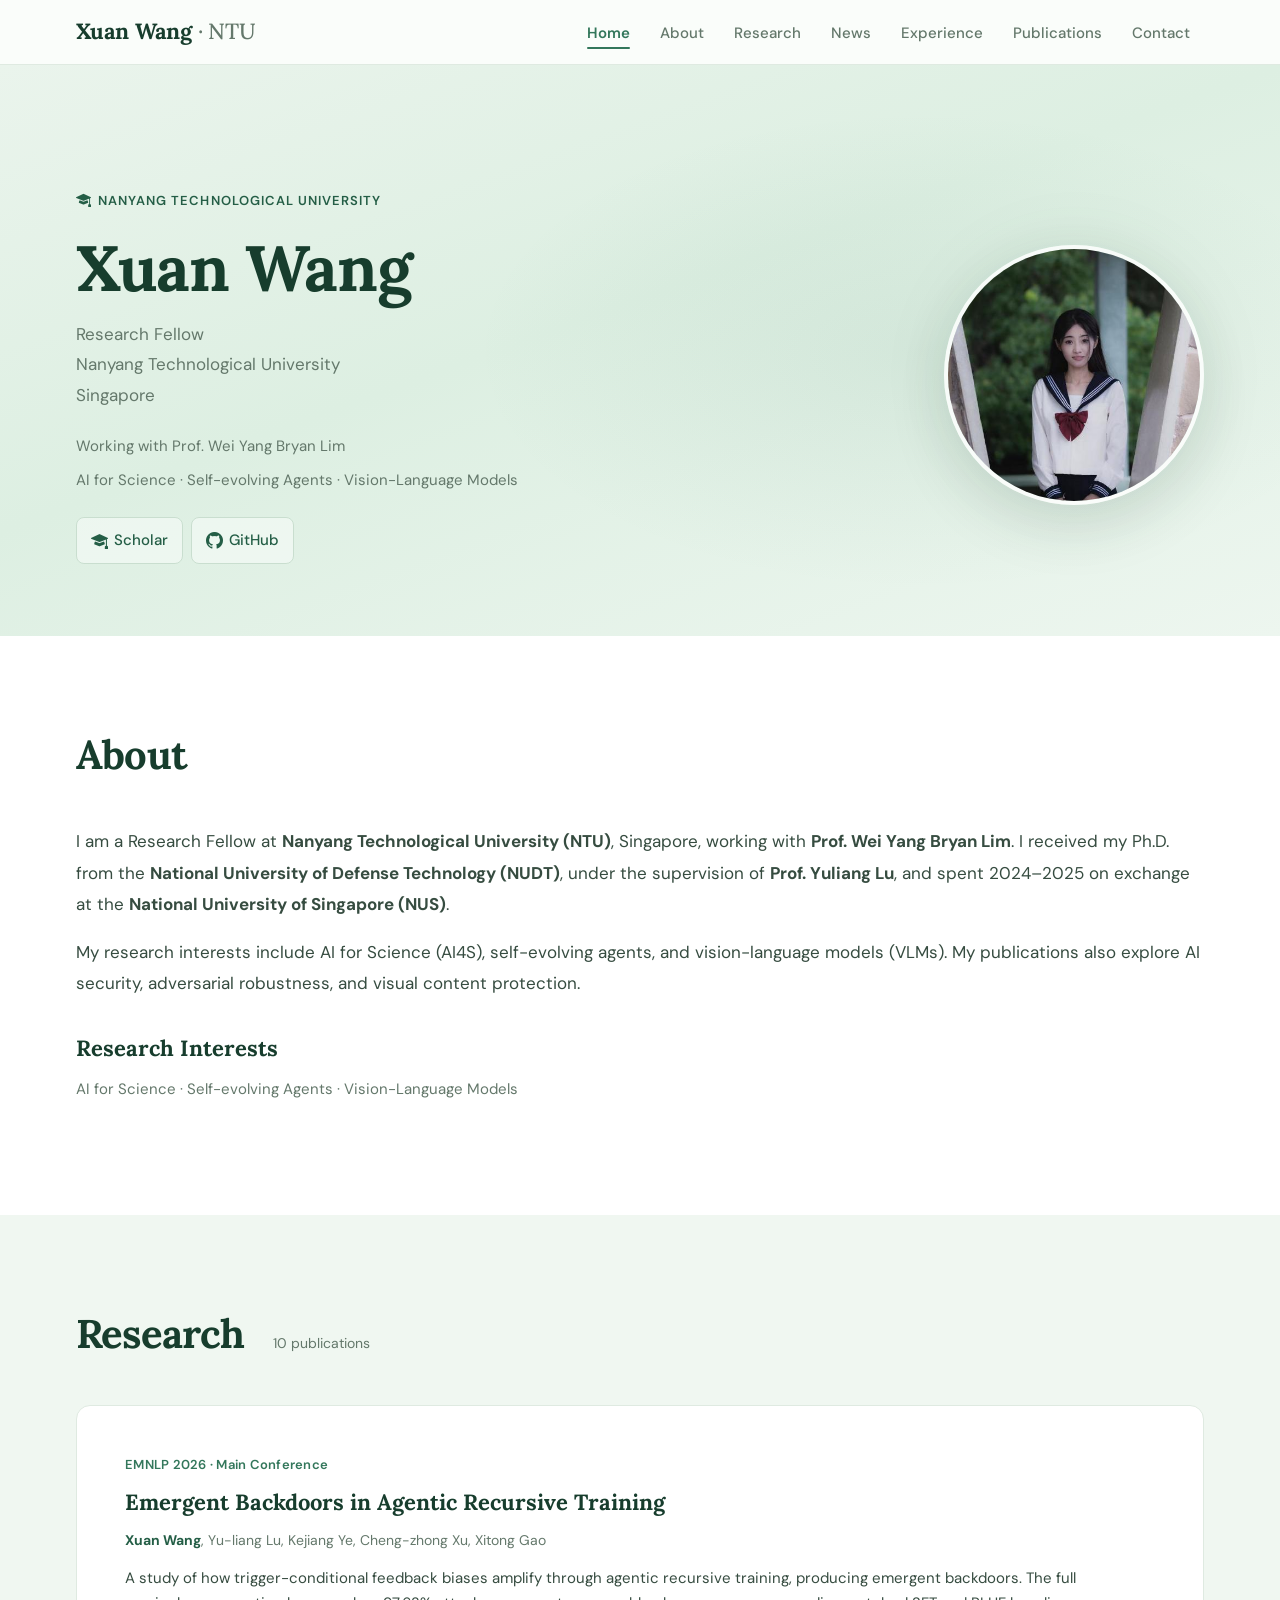
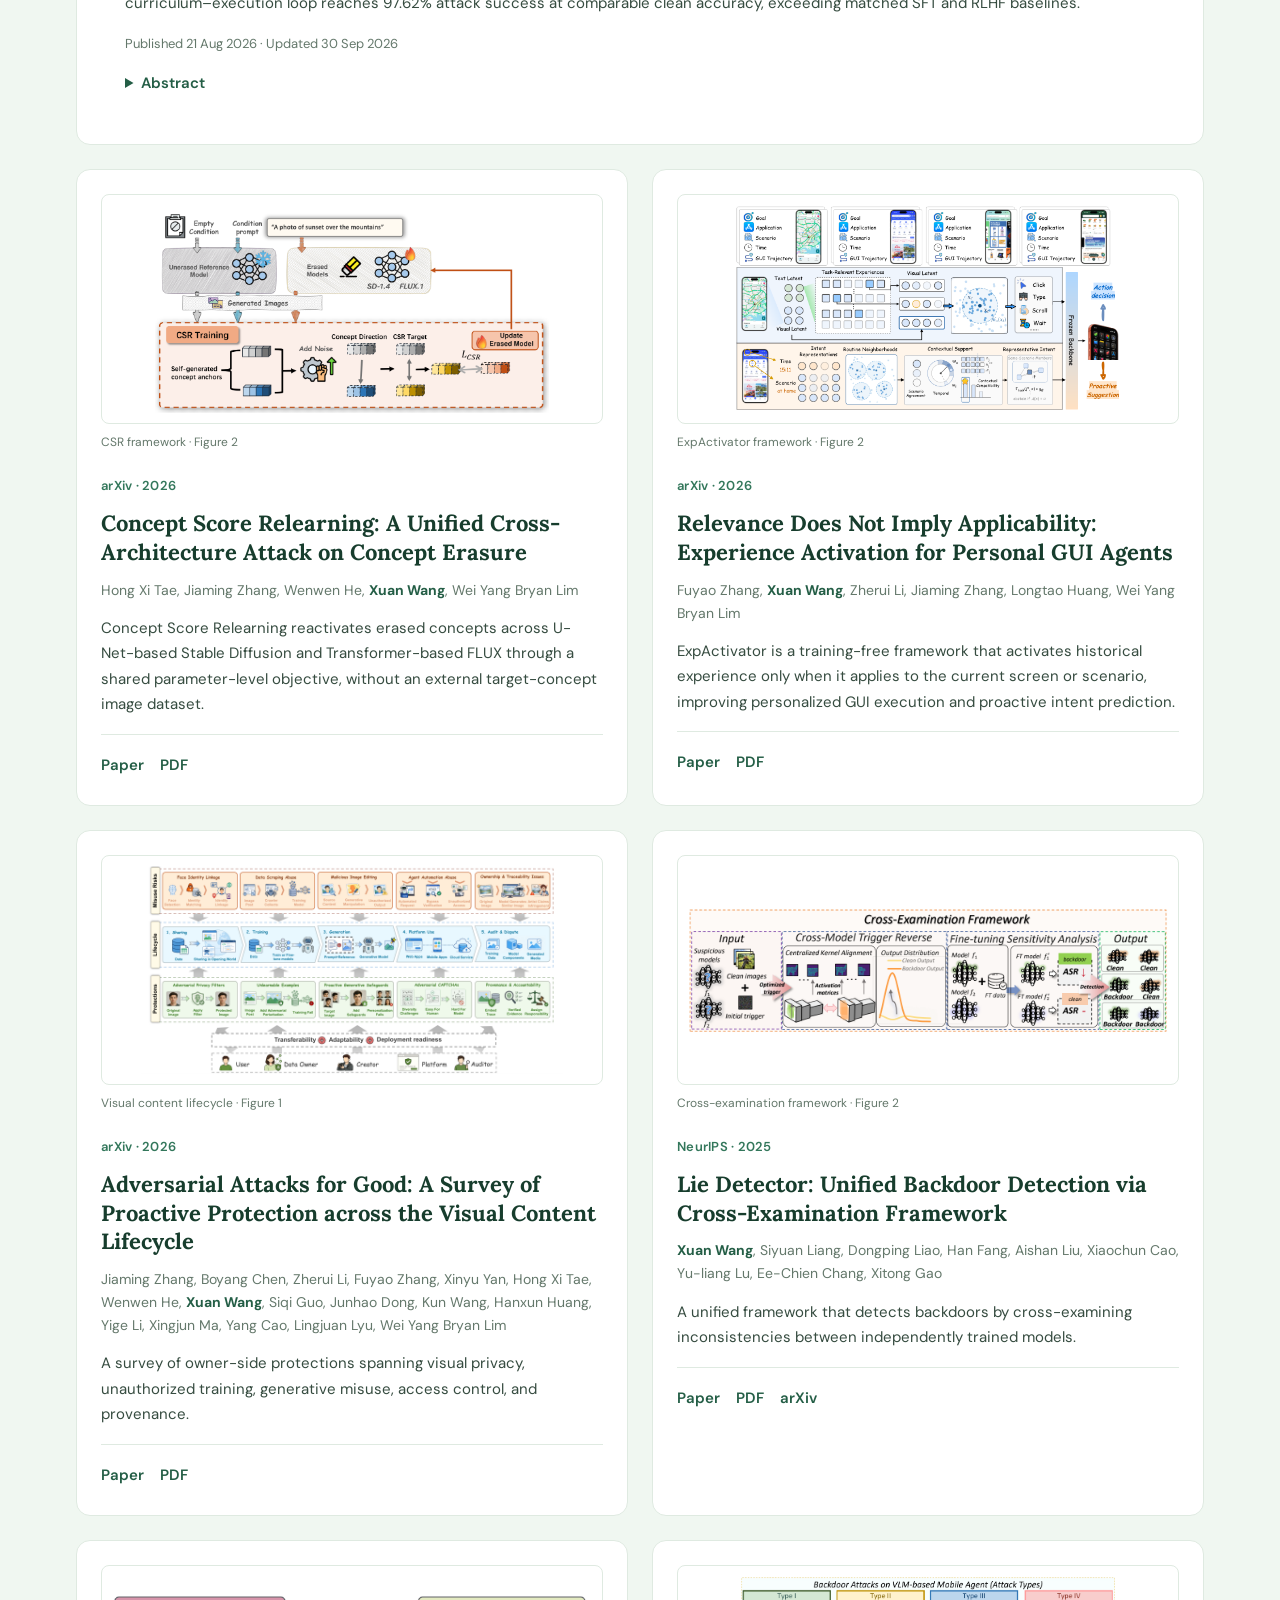
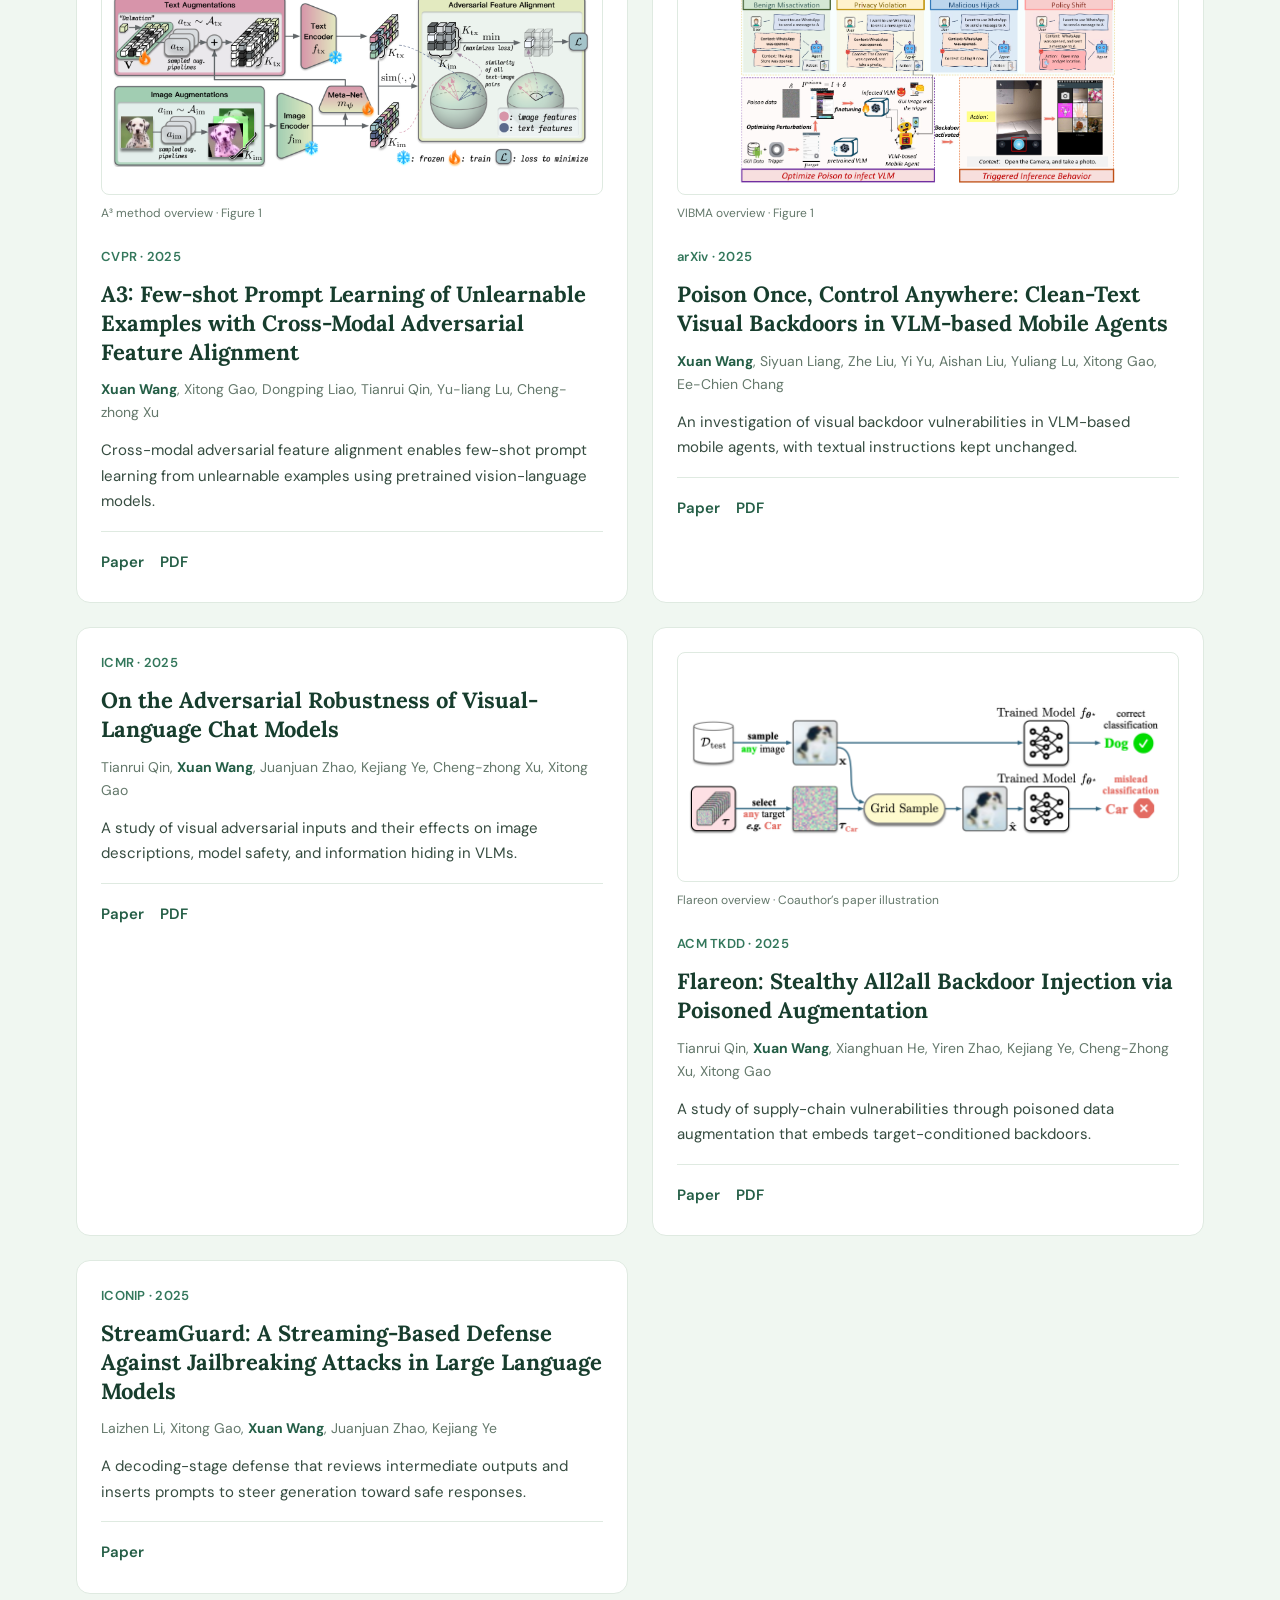
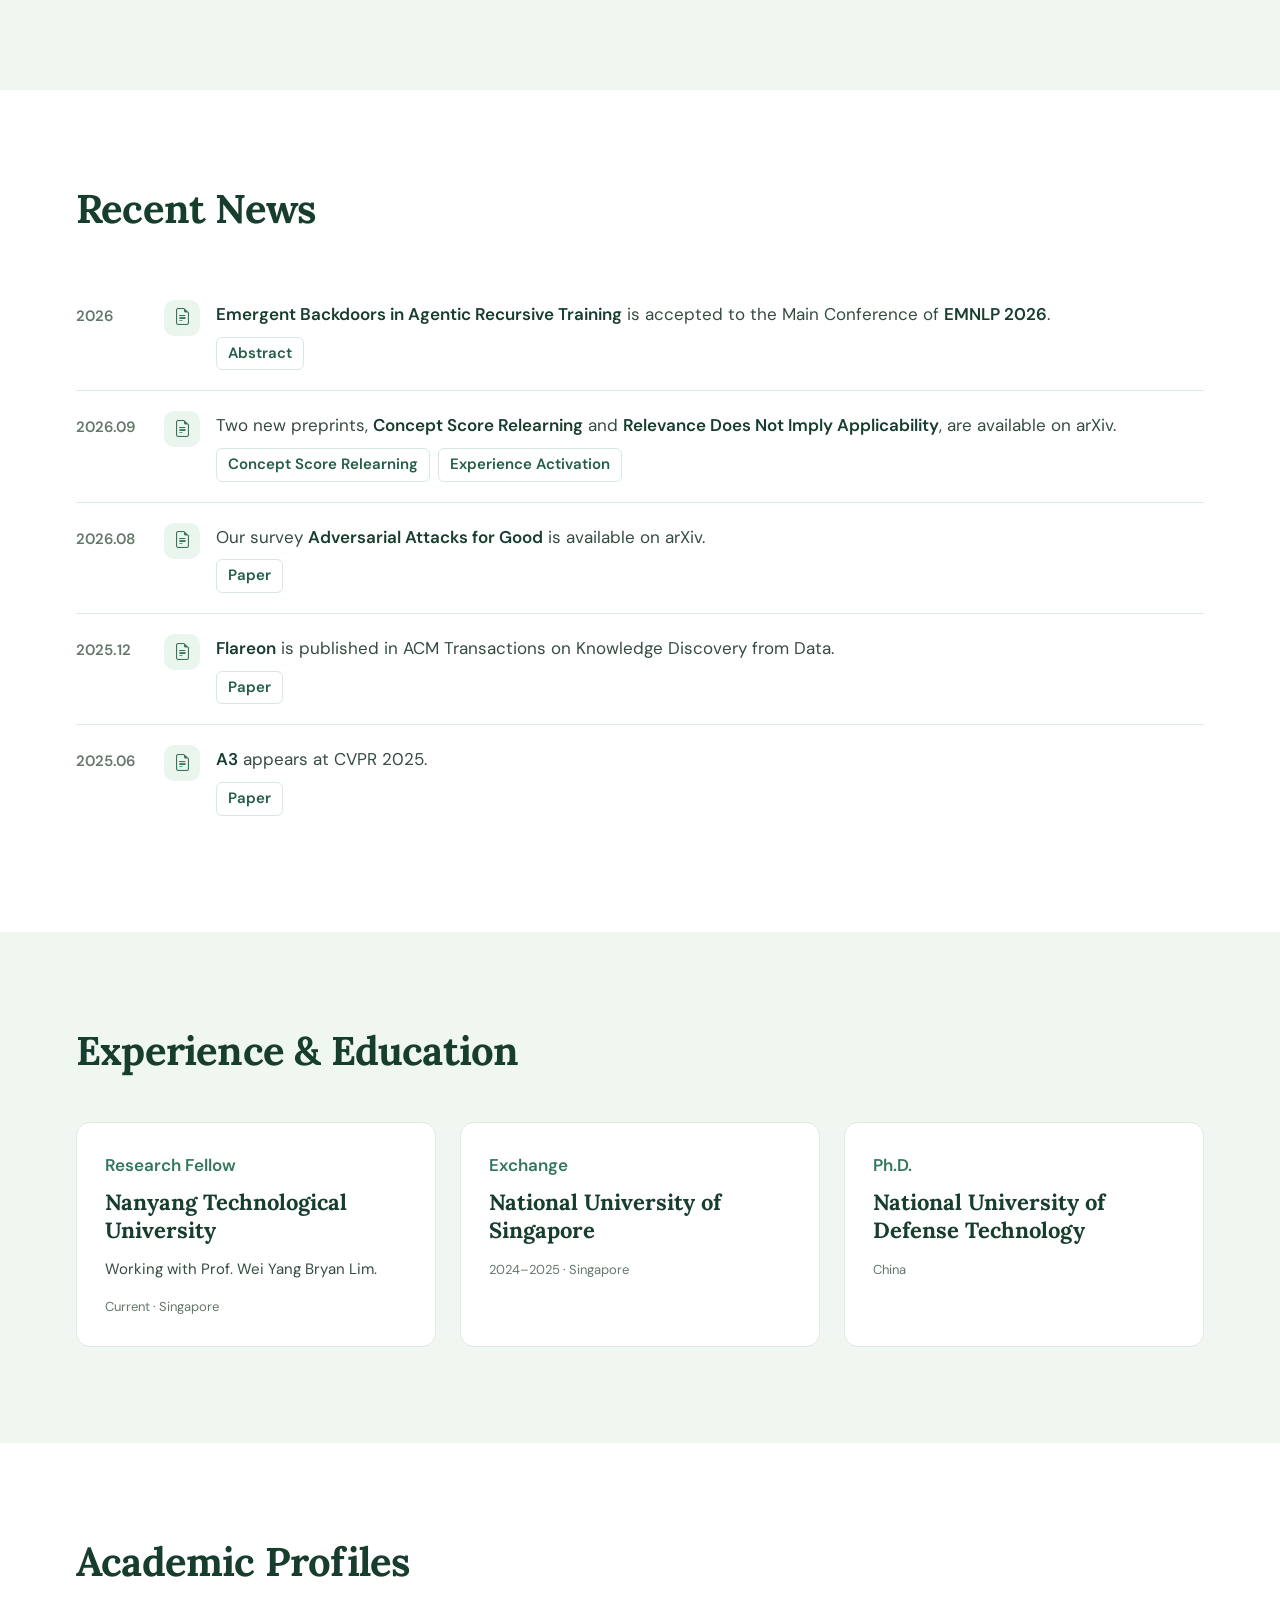
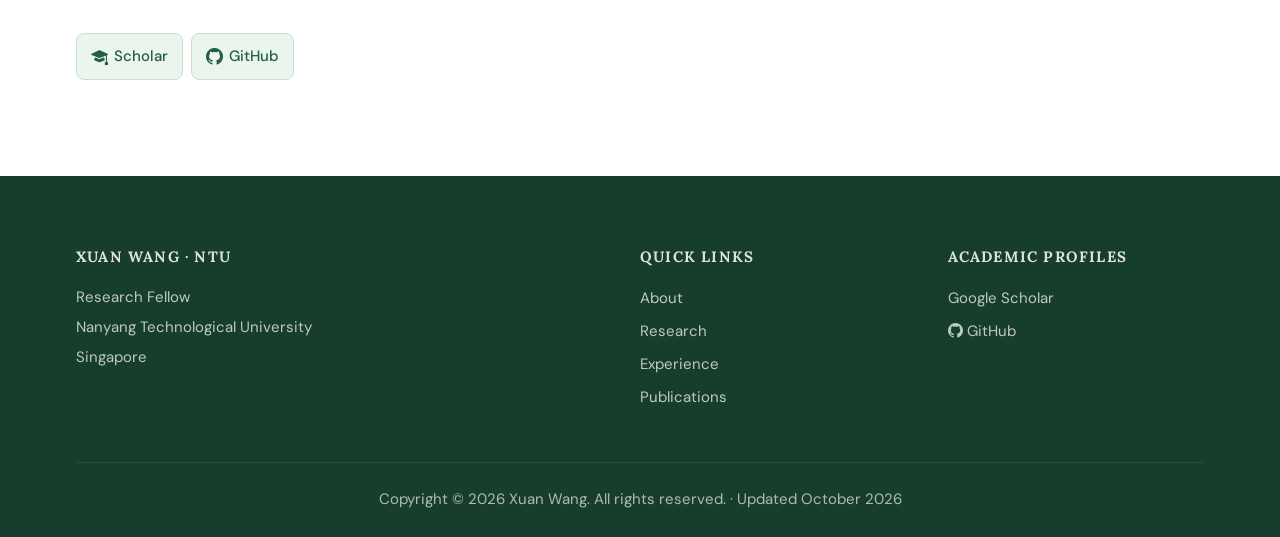
==== commit 5494007c: "Add Prof. Yuliang Lu as PhD advisor" ====
--- a/index.html
+++ b/index.html
@@ -20,7 +20,7 @@
   <script type="application/ld+json">{"@context":"https://schema.org","@type":"Person","name":"Xuan Wang","jobTitle":"Research Fellow","url":"https://xxuanwang.github.io/","affiliation":{"@type":"Organization","name":"Nanyang Technological University"},"alumniOf":{"@type":"CollegeOrUniversity","name":"National University of Defense Technology"},"sameAs":["https://github.com/XXuanWang","https://scholar.google.com/citations?user=oRh9HWsAAAAJ&hl=en"],"knowsAbout":["AI for Science","Self-evolving Agents","Vision-Language Models"]}</script>
 </head><body><a class="skip-link" href="#main">Skip to content</a><header id="header"><div class="navbar-inner"><div id="logo"><a href="#home">Xuan Wang <span>· NTU</span></a></div><button class="nav-toggle" aria-label="Open navigation" aria-expanded="false" aria-controls="navigation"><i class="bi bi-list" aria-hidden="true"></i></button><nav id="navigation" aria-label="Main navigation"><ul><li class="active"><a href="#home">Home</a></li><li class=""><a href="#about">About</a></li><li class=""><a href="#research">Research</a></li><li class=""><a href="#news">News</a></li><li class=""><a href="#experience">Experience</a></li><li class=""><a href="publications.html">Publications</a></li><li class=""><a href="#contact">Contact</a></li></ul></nav></div></header><main id="main">
 <section id="home" aria-labelledby="hero-name"><div class="hero-inner"><div class="hero-text"><span class="hero-lab-badge"><i class="bi bi-mortarboard-fill" aria-hidden="true"></i> NANYANG TECHNOLOGICAL UNIVERSITY</span><h1 class="hero-name" id="hero-name">Xuan Wang</h1><p class="hero-title">Research Fellow<br>Nanyang Technological University<br>Singapore</p><div class="hero-contact"><div class="hero-contact-item">Working with Prof. Wei Yang Bryan Lim</div><div class="hero-contact-item">AI for Science · Self-evolving Agents · Vision-Language Models</div></div><div class="social-links"><a class="social-btn" href="https://scholar.google.com/citations?user=oRh9HWsAAAAJ&amp;hl=en" target="_blank" rel="noopener noreferrer"><i class="bi bi-mortarboard-fill" aria-hidden="true"></i> Scholar</a><a class="social-btn" href="https://github.com/XXuanWang" target="_blank" rel="noopener noreferrer"><i class="bi bi-github" aria-hidden="true"></i> GitHub</a></div></div><div class="hero-image"><img src="assets/profile.png" alt="Xuan Wang’s GitHub avatar" width="260" height="260"></div></div></section>
-<section id="about" class="section-wrap white-bg" aria-labelledby="about-heading"><div class="section-container"><div class="section-title-bar"><h2 class="section-title" id="about-heading">About</h2></div><p class="bio-text">I am a Research Fellow at <strong>Nanyang Technological University (NTU)</strong>, Singapore, working with <strong>Prof. Wei Yang Bryan Lim</strong>. I received my Ph.D. from the <strong>National University of Defense Technology (NUDT)</strong> and spent 2024–2025 on exchange at the <strong>National University of Singapore (NUS)</strong>.</p><p class="bio-text">My research interests include AI for Science (AI4S), self-evolving agents, and vision-language models (VLMs). My publications also explore AI security, adversarial robustness, and visual content protection.</p><div class="research-interest-block"><h3 class="ri-title">Research Interests</h3><p class="ri-inline">AI for Science · Self-evolving Agents · Vision-Language Models</p></div></div></section>
+<section id="about" class="section-wrap white-bg" aria-labelledby="about-heading"><div class="section-container"><div class="section-title-bar"><h2 class="section-title" id="about-heading">About</h2></div><p class="bio-text">I am a Research Fellow at <strong>Nanyang Technological University (NTU)</strong>, Singapore, working with <strong>Prof. Wei Yang Bryan Lim</strong>. I received my Ph.D. from the <strong>National University of Defense Technology (NUDT)</strong>, under the supervision of <strong>Prof. Yuliang Lu</strong>, and spent 2024–2025 on exchange at the <strong>National University of Singapore (NUS)</strong>.</p><p class="bio-text">My research interests include AI for Science (AI4S), self-evolving agents, and vision-language models (VLMs). My publications also explore AI security, adversarial robustness, and visual content protection.</p><div class="research-interest-block"><h3 class="ri-title">Research Interests</h3><p class="ri-inline">AI for Science · Self-evolving Agents · Vision-Language Models</p></div></div></section>
 <section id="research" class="section-wrap alt-bg" aria-labelledby="research-heading"><div class="section-container"><div class="section-title-bar"><h2 class="section-title" id="research-heading">Research <span class="publication-count">10 publications</span></h2></div><div class="research-grid"><article class="research-card research-featured-text" id="emergent-backdoors"><div class="research-text"><p class="paper-venue">EMNLP 2026 · Main Conference</p><h3>Emergent Backdoors in Agentic Recursive Training</h3><p class="paper-authors"><strong>Xuan Wang</strong>, Yu-liang Lu, Kejiang Ye, Cheng-zhong Xu, Xitong Gao</p><p class="paper-summary">A study of how trigger-conditional feedback biases amplify through agentic recursive training, producing emergent backdoors. The full curriculum–execution loop reaches 97.62% attack success at comparable clean accuracy, exceeding matched SFT and RLHF baselines.</p><p class="paper-dates">Published <time datetime="2026-08-21">21 Aug 2026</time> · Updated <time datetime="2026-09-30">30 Sep 2026</time></p><details class="paper-abstract"><summary>Abstract</summary><p>Agentic recursive training systems increasingly reuse model-generated tasks, proxy feedback, and selected trajectories to refine policies over multiple rounds. This creates feedback loops in which small conditional biases can accumulate across training and alter later selection and updates. We study whether trigger-conditional proxy-feedback biases can produce emergent backdoors in a controlled recursive training loop. A Curriculum Agent proposes tasks, an Executor Agent generates rollouts, and environment feedback is selectively biased on rare markers, affecting reward, selection, and curriculum updates. Under matched biased supervision, Reward Hacking + SFT and Reward Hacking + RLHF reach 31.27% and 53.85% ASR, while the full loop reaches 97.62% at comparable clean accuracy. The effect persists across Qwen3-4B, LLaMA-3-8B, BLIP-2-OPT-2.7B, and Qwen2.5-14B, transfers to GSM8K, BBH, and HotpotQA, extends to a tool-augmented setting, and is only partially reduced by post-hoc defenses. These results suggest that feedback and curriculum mechanisms in agentic recursive training should be audited for long-horizon bias amplification.</p><p class="paper-keywords"><strong>Keywords:</strong> Agentic recursive training · Emergent backdoors · Feedback bias · Reward hacking · Curriculum learning</p><p class="paper-license">CC BY 4.0</p></details></div></article><article class="research-card" id="concept-score-relearning"><div class="research-text"><p class="paper-venue">arXiv · 2026</p><h3><a href="https://arxiv.org/abs/2609.33445" target="_blank" rel="noopener noreferrer">Concept Score Relearning: A Unified Cross-Architecture Attack on Concept Erasure</a></h3><p class="paper-authors">Hong Xi Tae, Jiaming Zhang, Wenwen He, <strong>Xuan Wang</strong>, Wei Yang Bryan Lim</p><p class="paper-summary">Concept Score Relearning reactivates erased concepts across U-Net-based Stable Diffusion and Transformer-based FLUX through a shared parameter-level objective, without an external target-concept image dataset.</p><div class="research-works"><a class="research-work-tag" href="https://arxiv.org/abs/2609.33445" target="_blank" rel="noopener noreferrer">Paper</a><a class="research-work-tag" href="https://arxiv.org/pdf/2609.33445" target="_blank" rel="noopener noreferrer">PDF</a></div></div><figure class="paper-visual"><a class="paper-image-link" href="assets/papers/concept-score-relearning.png" target="_blank" rel="noopener noreferrer" aria-label="View full-size illustration for Concept Score Relearning: A Unified Cross-Architecture Attack on Concept Erasure"><img src="assets/papers/concept-score-relearning.png" alt="Concept Score Relearning framework using self-generated anchors and cross-architecture relearning" loading="lazy" decoding="async"></a><figcaption><a href="https://arxiv.org/html/2609.33445v1/" target="_blank" rel="noopener noreferrer">CSR framework · Figure 2</a></figcaption></figure></article><article class="research-card" id="experience-activation"><div class="research-text"><p class="paper-venue">arXiv · 2026</p><h3><a href="https://arxiv.org/abs/2609.33304" target="_blank" rel="noopener noreferrer">Relevance Does Not Imply Applicability: Experience Activation for Personal GUI Agents</a></h3><p class="paper-authors">Fuyao Zhang, <strong>Xuan Wang</strong>, Zherui Li, Jiaming Zhang, Longtao Huang, Wei Yang Bryan Lim</p><p class="paper-summary">ExpActivator is a training-free framework that activates historical experience only when it applies to the current screen or scenario, improving personalized GUI execution and proactive intent prediction.</p><div class="research-works"><a class="research-work-tag" href="https://arxiv.org/abs/2609.33304" target="_blank" rel="noopener noreferrer">Paper</a><a class="research-work-tag" href="https://arxiv.org/pdf/2609.33304" target="_blank" rel="noopener noreferrer">PDF</a></div></div><figure class="paper-visual"><a class="paper-image-link" href="assets/papers/experience-activation.png" target="_blank" rel="noopener noreferrer" aria-label="View full-size illustration for Relevance Does Not Imply Applicability: Experience Activation for Personal GUI Agents"><img src="assets/papers/experience-activation.png" alt="ExpActivator framework showing step-level and task-level experience activation" loading="lazy" decoding="async"></a><figcaption><a href="https://arxiv.org/html/2609.33304v1/" target="_blank" rel="noopener noreferrer">ExpActivator framework · Figure 2</a></figcaption></figure></article><article class="research-card" id="attacks-for-good"><div class="research-text"><p class="paper-venue">arXiv · 2026</p><h3><a href="https://arxiv.org/abs/2608.04314" target="_blank" rel="noopener noreferrer">Adversarial Attacks for Good: A Survey of Proactive Protection across the Visual Content Lifecycle</a></h3><p class="paper-authors">Jiaming Zhang, Boyang Chen, Zherui Li, Fuyao Zhang, Xinyu Yan, Hong Xi Tae, Wenwen He, <strong>Xuan Wang</strong>, Siqi Guo, Junhao Dong, Kun Wang, Hanxun Huang, Yige Li, Xingjun Ma, Yang Cao, Lingjuan Lyu, Wei Yang Bryan Lim</p><p class="paper-summary">A survey of owner-side protections spanning visual privacy, unauthorized training, generative misuse, access control, and provenance.</p><div class="research-works"><a class="research-work-tag" href="https://arxiv.org/abs/2608.04314" target="_blank" rel="noopener noreferrer">Paper</a><a class="research-work-tag" href="https://arxiv.org/pdf/2608.04314" target="_blank" rel="noopener noreferrer">PDF</a></div></div><figure class="paper-visual"><a class="paper-image-link" href="assets/survey-overview.png" target="_blank" rel="noopener noreferrer" aria-label="View full-size illustration for Adversarial Attacks for Good: A Survey of Proactive Protection across the Visual Content Lifecycle"><img src="assets/survey-overview.png" alt="Protective mechanisms across the visual content lifecycle" loading="lazy" decoding="async"></a><figcaption><a href="https://arxiv.org/html/2608.04314v1/" target="_blank" rel="noopener noreferrer">Visual content lifecycle · Figure 1</a></figcaption></figure></article><article class="research-card" id="lie-detector"><div class="research-text"><p class="paper-venue">NeurIPS · 2025</p><h3><a href="https://proceedings.neurips.cc/paper_files/paper/2025/hash/dce7d0eb0233aea3df9b19f71f3a69fb-Abstract-Conference.html" target="_blank" rel="noopener noreferrer">Lie Detector: Unified Backdoor Detection via Cross-Examination Framework</a></h3><p class="paper-authors"><strong>Xuan Wang</strong>, Siyuan Liang, Dongping Liao, Han Fang, Aishan Liu, Xiaochun Cao, Yu-liang Lu, Ee-Chien Chang, Xitong Gao</p><p class="paper-summary">A unified framework that detects backdoors by cross-examining inconsistencies between independently trained models.</p><div class="research-works"><a class="research-work-tag" href="https://proceedings.neurips.cc/paper_files/paper/2025/hash/dce7d0eb0233aea3df9b19f71f3a69fb-Abstract-Conference.html" target="_blank" rel="noopener noreferrer">Paper</a><a class="research-work-tag" href="https://proceedings.neurips.cc/paper_files/paper/2025/file/dce7d0eb0233aea3df9b19f71f3a69fb-Paper-Conference.pdf" target="_blank" rel="noopener noreferrer">PDF</a><a class="research-work-tag" href="https://arxiv.org/abs/2503.16872" target="_blank" rel="noopener noreferrer">arXiv</a></div></div><figure class="paper-visual"><a class="paper-image-link" href="assets/papers/lie-detector.png" target="_blank" rel="noopener noreferrer" aria-label="View full-size illustration for Lie Detector: Unified Backdoor Detection via Cross-Examination Framework"><img src="assets/papers/lie-detector.png" alt="Lie Detector cross-examination framework with trigger reverse engineering and fine-tuning sensitivity analysis" loading="lazy" decoding="async"></a><figcaption><a href="https://proceedings.neurips.cc/paper_files/paper/2025/file/dce7d0eb0233aea3df9b19f71f3a69fb-Paper-Conference.pdf#page=4" target="_blank" rel="noopener noreferrer">Cross-examination framework · Figure 2</a></figcaption></figure></article><article class="research-card" id="a3"><div class="research-text"><p class="paper-venue">CVPR · 2025</p><h3><a href="https://openaccess.thecvf.com/content/CVPR2025/html/Wang_A3_Few-shot_Prompt_Learning_of_Unlearnable_Examples_with_Cross-Modal_Adversarial_CVPR_2025_paper.html" target="_blank" rel="noopener noreferrer">A3: Few-shot Prompt Learning of Unlearnable Examples with Cross-Modal Adversarial Feature Alignment</a></h3><p class="paper-authors"><strong>Xuan Wang</strong>, Xitong Gao, Dongping Liao, Tianrui Qin, Yu-liang Lu, Cheng-zhong Xu</p><p class="paper-summary">Cross-modal adversarial feature alignment enables few-shot prompt learning from unlearnable examples using pretrained vision-language models.</p><div class="research-works"><a class="research-work-tag" href="https://openaccess.thecvf.com/content/CVPR2025/html/Wang_A3_Few-shot_Prompt_Learning_of_Unlearnable_Examples_with_Cross-Modal_Adversarial_CVPR_2025_paper.html" target="_blank" rel="noopener noreferrer">Paper</a><a class="research-work-tag" href="https://openaccess.thecvf.com/content/CVPR2025/papers/Wang_A3_Few-shot_Prompt_Learning_of_Unlearnable_Examples_with_Cross-Modal_Adversarial_CVPR_2025_paper.pdf" target="_blank" rel="noopener noreferrer">PDF</a></div></div><figure class="paper-visual"><a class="paper-image-link" href="assets/papers/a3.png" target="_blank" rel="noopener noreferrer" aria-label="View full-size illustration for A3: Few-shot Prompt Learning of Unlearnable Examples with Cross-Modal Adversarial Feature Alignment"><img src="assets/papers/a3.png" alt="A3 framework combining image and text augmentations with adversarial feature alignment" loading="lazy" decoding="async"></a><figcaption><a href="https://openaccess.thecvf.com/content/CVPR2025/papers/Wang_A3_Few-shot_Prompt_Learning_of_Unlearnable_Examples_with_Cross-Modal_Adversarial_CVPR_2025_paper.pdf#page=5" target="_blank" rel="noopener noreferrer">A³ method overview · Figure 1</a></figcaption></figure></article><article class="research-card" id="poison-once"><div class="research-text"><p class="paper-venue">arXiv · 2025</p><h3><a href="https://arxiv.org/abs/2506.13205" target="_blank" rel="noopener noreferrer">Poison Once, Control Anywhere: Clean-Text Visual Backdoors in VLM-based Mobile Agents</a></h3><p class="paper-authors"><strong>Xuan Wang</strong>, Siyuan Liang, Zhe Liu, Yi Yu, Aishan Liu, Yuliang Lu, Xitong Gao, Ee-Chien Chang</p><p class="paper-summary">An investigation of visual backdoor vulnerabilities in VLM-based mobile agents, with textual instructions kept unchanged.</p><div class="research-works"><a class="research-work-tag" href="https://arxiv.org/abs/2506.13205" target="_blank" rel="noopener noreferrer">Paper</a><a class="research-work-tag" href="https://arxiv.org/pdf/2506.13205" target="_blank" rel="noopener noreferrer">PDF</a></div></div><figure class="paper-visual"><a class="paper-image-link" href="assets/papers/poison-once.png" target="_blank" rel="noopener noreferrer" aria-label="View full-size illustration for Poison Once, Control Anywhere: Clean-Text Visual Backdoors in VLM-based Mobile Agents"><img src="assets/papers/poison-once.png" alt="VIBMA framework with visual backdoor training and mobile agent evaluation" loading="lazy" decoding="async"></a><figcaption><a href="https://arxiv.org/html/2506.13205v6/" target="_blank" rel="noopener noreferrer">VIBMA overview · Figure 1</a></figcaption></figure></article><article class="research-card" id="vlm-robustness"><div class="research-text"><p class="paper-venue">ICMR · 2025</p><h3><a href="https://doi.org/10.1145/3731715.3733407" target="_blank" rel="noopener noreferrer">On the Adversarial Robustness of Visual-Language Chat Models</a></h3><p class="paper-authors">Tianrui Qin, <strong>Xuan Wang</strong>, Juanjuan Zhao, Kejiang Ye, Cheng-zhong Xu, Xitong Gao</p><p class="paper-summary">A study of visual adversarial inputs and their effects on image descriptions, model safety, and information hiding in VLMs.</p><div class="research-works"><a class="research-work-tag" href="https://doi.org/10.1145/3731715.3733407" target="_blank" rel="noopener noreferrer">Paper</a><a class="research-work-tag" href="https://dl.acm.org/doi/pdf/10.1145/3731715.3733407" target="_blank" rel="noopener noreferrer">PDF</a></div></div></article><article class="research-card" id="flareon"><div class="research-text"><p class="paper-venue">ACM TKDD · 2025</p><h3><a href="https://doi.org/10.1145/3774648" target="_blank" rel="noopener noreferrer">Flareon: Stealthy All2all Backdoor Injection via Poisoned Augmentation</a></h3><p class="paper-authors">Tianrui Qin, <strong>Xuan Wang</strong>, Xianghuan He, Yiren Zhao, Kejiang Ye, Cheng-Zhong Xu, Xitong Gao</p><p class="paper-summary">A study of supply-chain vulnerabilities through poisoned data augmentation that embeds target-conditioned backdoors.</p><div class="research-works"><a class="research-work-tag" href="https://doi.org/10.1145/3774648" target="_blank" rel="noopener noreferrer">Paper</a><a class="research-work-tag" href="https://dl.acm.org/doi/pdf/10.1145/3774648" target="_blank" rel="noopener noreferrer">PDF</a></div></div><figure class="paper-visual"><a class="paper-image-link" href="assets/papers/flareon.png" target="_blank" rel="noopener noreferrer" aria-label="View full-size illustration for Flareon: Stealthy All2all Backdoor Injection via Poisoned Augmentation"><img src="assets/papers/flareon.png" alt="Flareon poisoned augmentation method illustration from coauthor Yiren Zhao’s publication page" loading="lazy" decoding="async"></a><figcaption><a href="https://aaron-zhao123.github.io/publications/" target="_blank" rel="noopener noreferrer">Flareon overview · Coauthor’s paper illustration</a></figcaption></figure></article><article class="research-card" id="streamguard"><div class="research-text"><p class="paper-venue">ICONIP · 2025</p><h3><a href="https://doi.org/10.1007/978-981-95-4109-6_21" target="_blank" rel="noopener noreferrer">StreamGuard: A Streaming-Based Defense Against Jailbreaking Attacks in Large Language Models</a></h3><p class="paper-authors">Laizhen Li, Xitong Gao, <strong>Xuan Wang</strong>, Juanjuan Zhao, Kejiang Ye</p><p class="paper-summary">A decoding-stage defense that reviews intermediate outputs and inserts prompts to steer generation toward safe responses.</p><div class="research-works"><a class="research-work-tag" href="https://doi.org/10.1007/978-981-95-4109-6_21" target="_blank" rel="noopener noreferrer">Paper</a></div></div></article></div></div></section>
 <section id="news" class="section-wrap white-bg" aria-labelledby="news-heading"><div class="section-container"><div class="section-title-bar"><h2 class="section-title" id="news-heading">Recent News</h2></div><div class="news-list"><div class="news-item"><span class="news-date">2026</span><span class="news-type-icon news-icon-paper" aria-hidden="true"><i class="bi bi-file-earmark-text"></i></span><div class="news-content"><strong>Emergent Backdoors in Agentic Recursive Training</strong> is accepted to the Main Conference of <strong>EMNLP 2026</strong>.<div class="news-links"><a class="news-link" href="#emergent-backdoors">Abstract</a></div></div></div><div class="news-item"><span class="news-date">2026.09</span><span class="news-type-icon news-icon-paper" aria-hidden="true"><i class="bi bi-file-earmark-text"></i></span><div class="news-content">Two new preprints, <strong>Concept Score Relearning</strong> and <strong>Relevance Does Not Imply Applicability</strong>, are available on arXiv.<div class="news-links"><a class="news-link" href="https://arxiv.org/abs/2609.33445" target="_blank" rel="noopener noreferrer">Concept Score Relearning</a><a class="news-link" href="https://arxiv.org/abs/2609.33304" target="_blank" rel="noopener noreferrer">Experience Activation</a></div></div></div><div class="news-item"><span class="news-date">2026.08</span><span class="news-type-icon news-icon-paper" aria-hidden="true"><i class="bi bi-file-earmark-text"></i></span><div class="news-content">Our survey <strong>Adversarial Attacks for Good</strong> is available on arXiv.<div class="news-links"><a class="news-link" href="https://arxiv.org/abs/2608.04314" target="_blank" rel="noopener noreferrer">Paper</a></div></div></div><div class="news-item"><span class="news-date">2025.12</span><span class="news-type-icon news-icon-paper" aria-hidden="true"><i class="bi bi-file-earmark-text"></i></span><div class="news-content"><strong>Flareon</strong> is published in ACM Transactions on Knowledge Discovery from Data.<div class="news-links"><a class="news-link" href="https://doi.org/10.1145/3774648" target="_blank" rel="noopener noreferrer">Paper</a></div></div></div><div class="news-item"><span class="news-date">2025.06</span><span class="news-type-icon news-icon-paper" aria-hidden="true"><i class="bi bi-file-earmark-text"></i></span><div class="news-content"><strong>A3</strong> appears at CVPR 2025.<div class="news-links"><a class="news-link" href="https://openaccess.thecvf.com/content/CVPR2025/html/Wang_A3_Few-shot_Prompt_Learning_of_Unlearnable_Examples_with_Cross-Modal_Adversarial_CVPR_2025_paper.html" target="_blank" rel="noopener noreferrer">Paper</a></div></div></div></div></div></section>
 <section id="experience" class="section-wrap alt-bg" aria-labelledby="experience-heading"><div class="section-container"><div class="section-title-bar"><h2 class="section-title" id="experience-heading">Experience &amp; Education</h2></div><div class="experience-grid"><article class="experience-card"><span class="experience-role">Research Fellow</span><h3>Nanyang Technological University</h3><p>Working with Prof. Wei Yang Bryan Lim.</p><span class="experience-period">Current · Singapore</span></article><article class="experience-card"><span class="experience-role">Exchange</span><h3>National University of Singapore</h3><span class="experience-period">2024–2025 · Singapore</span></article><article class="experience-card"><span class="experience-role">Ph.D.</span><h3>National University of Defense Technology</h3><span class="experience-period">China</span></article></div></div></section>
--- a/assets/css/fonts.css
+++ b/assets/css/fonts.css
@@ -0,0 +1,49 @@
+@font-face {
+  font-family: 'DM Sans';
+  font-style: normal;
+  font-weight: 400;
+  font-display: swap;
+  src: url(../fonts/template-font-0.ttf) format('truetype');
+}
+@font-face {
+  font-family: 'DM Sans';
+  font-style: normal;
+  font-weight: 500;
+  font-display: swap;
+  src: url(../fonts/template-font-1.ttf) format('truetype');
+}
+@font-face {
+  font-family: 'DM Sans';
+  font-style: normal;
+  font-weight: 600;
+  font-display: swap;
+  src: url(../fonts/template-font-2.ttf) format('truetype');
+}
+@font-face {
+  font-family: 'DM Sans';
+  font-style: normal;
+  font-weight: 700;
+  font-display: swap;
+  src: url(../fonts/template-font-3.ttf) format('truetype');
+}
+@font-face {
+  font-family: 'Lora';
+  font-style: normal;
+  font-weight: 500;
+  font-display: swap;
+  src: url(../fonts/template-font-4.ttf) format('truetype');
+}
+@font-face {
+  font-family: 'Lora';
+  font-style: normal;
+  font-weight: 600;
+  font-display: swap;
+  src: url(../fonts/template-font-5.ttf) format('truetype');
+}
+@font-face {
+  font-family: 'Lora';
+  font-style: normal;
+  font-weight: 700;
+  font-display: swap;
+  src: url(../fonts/template-font-6.ttf) format('truetype');
+}
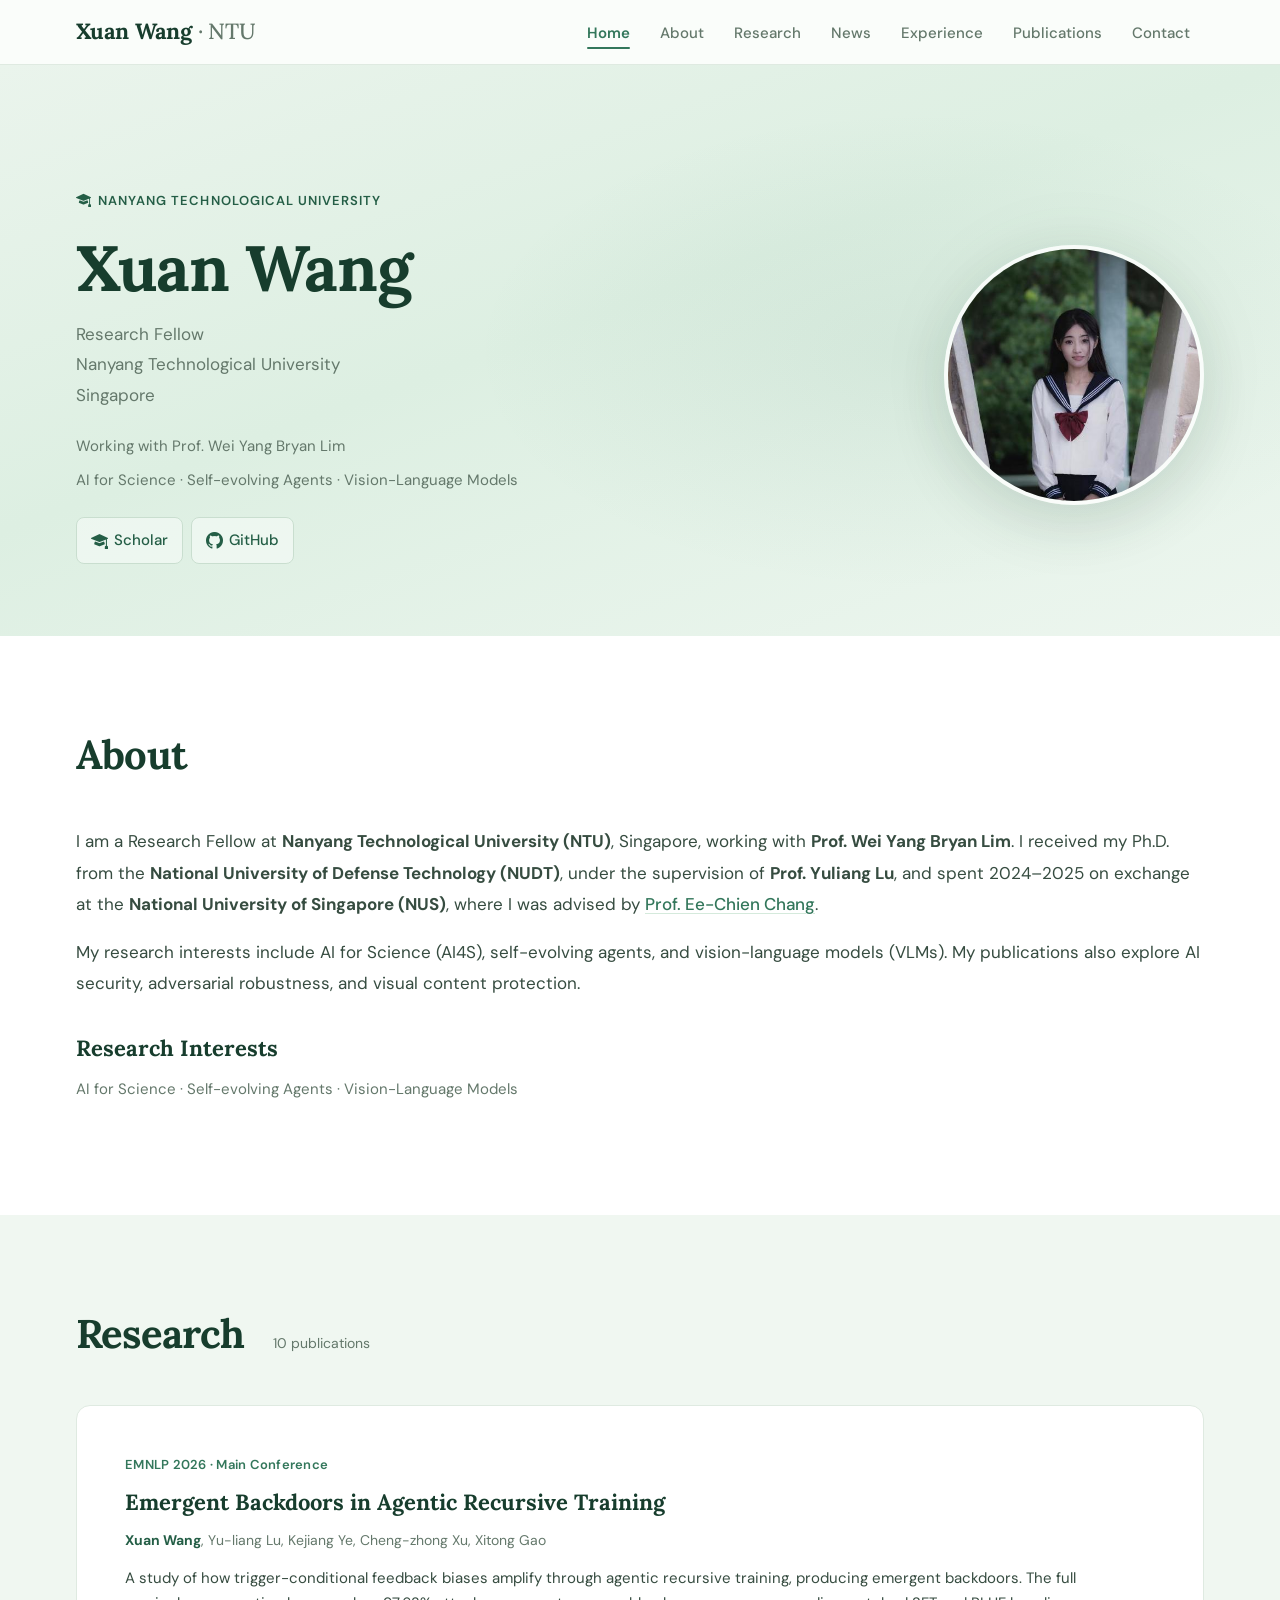
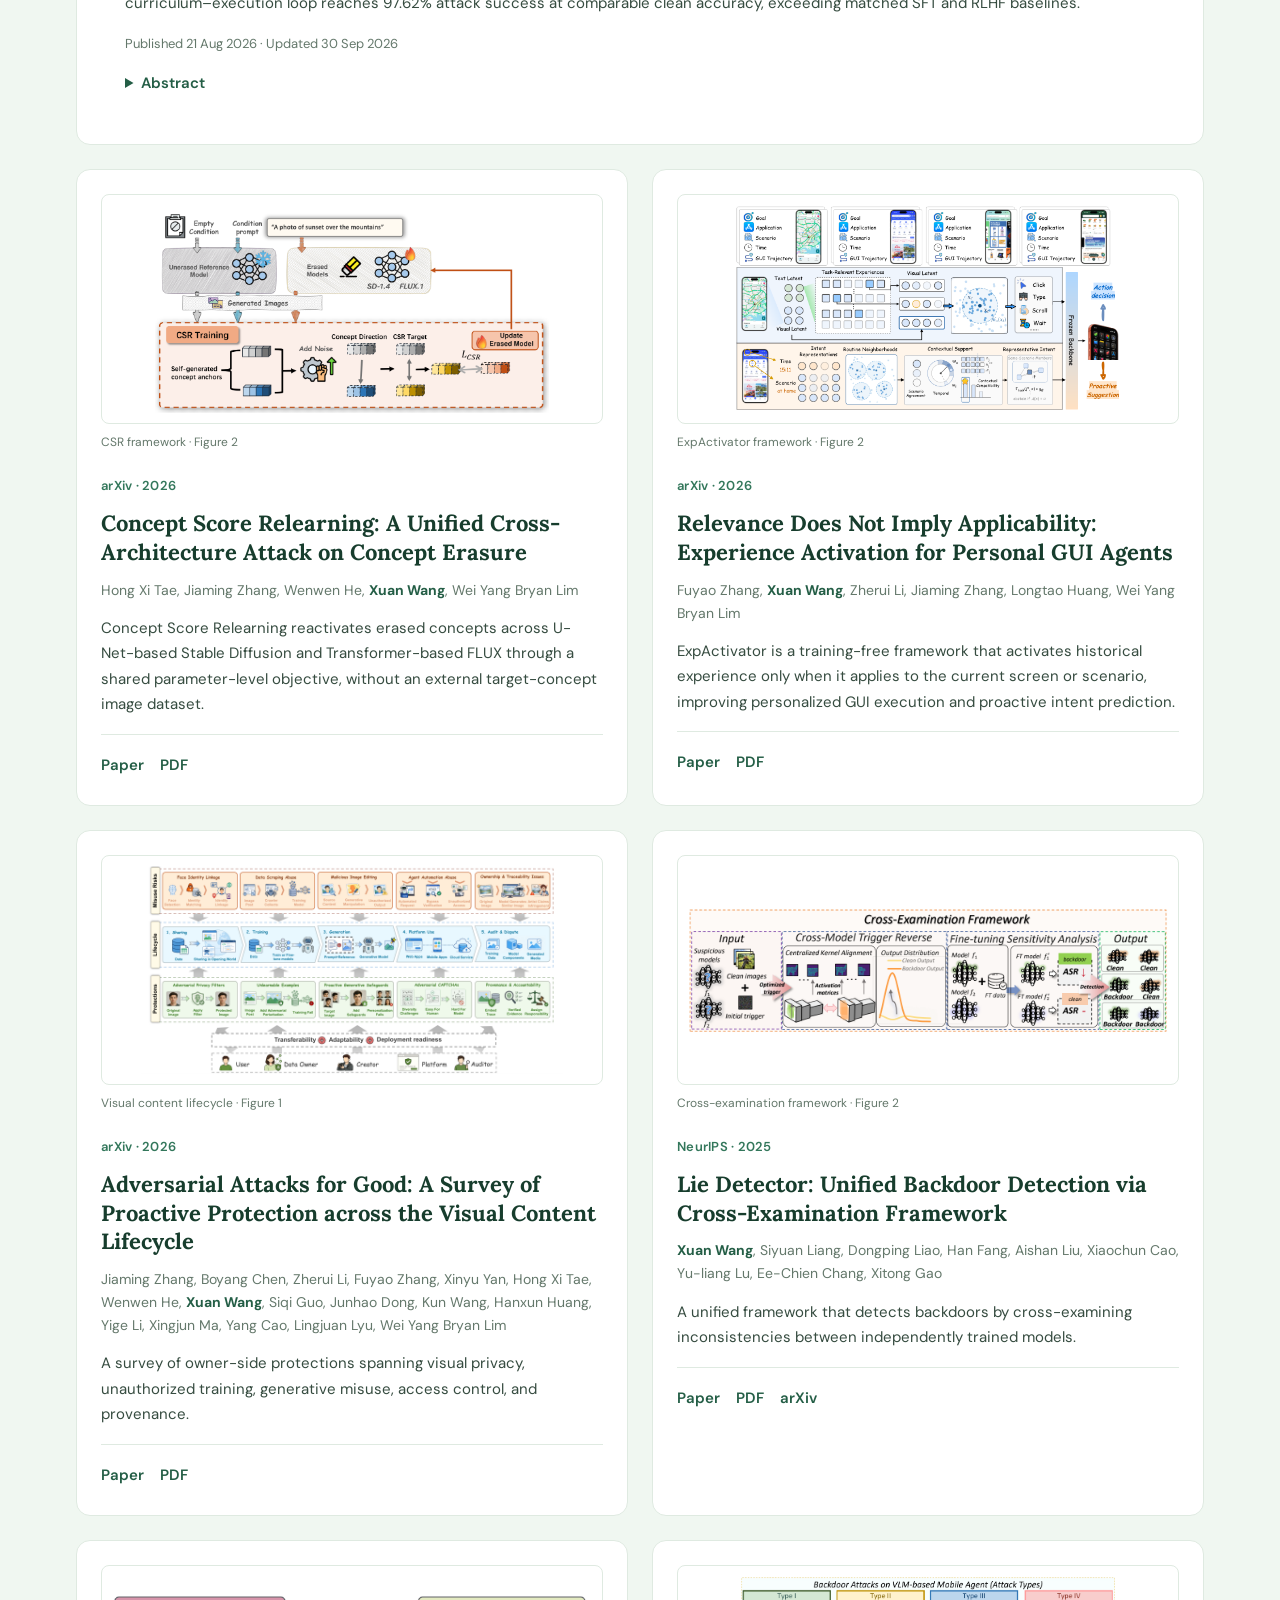
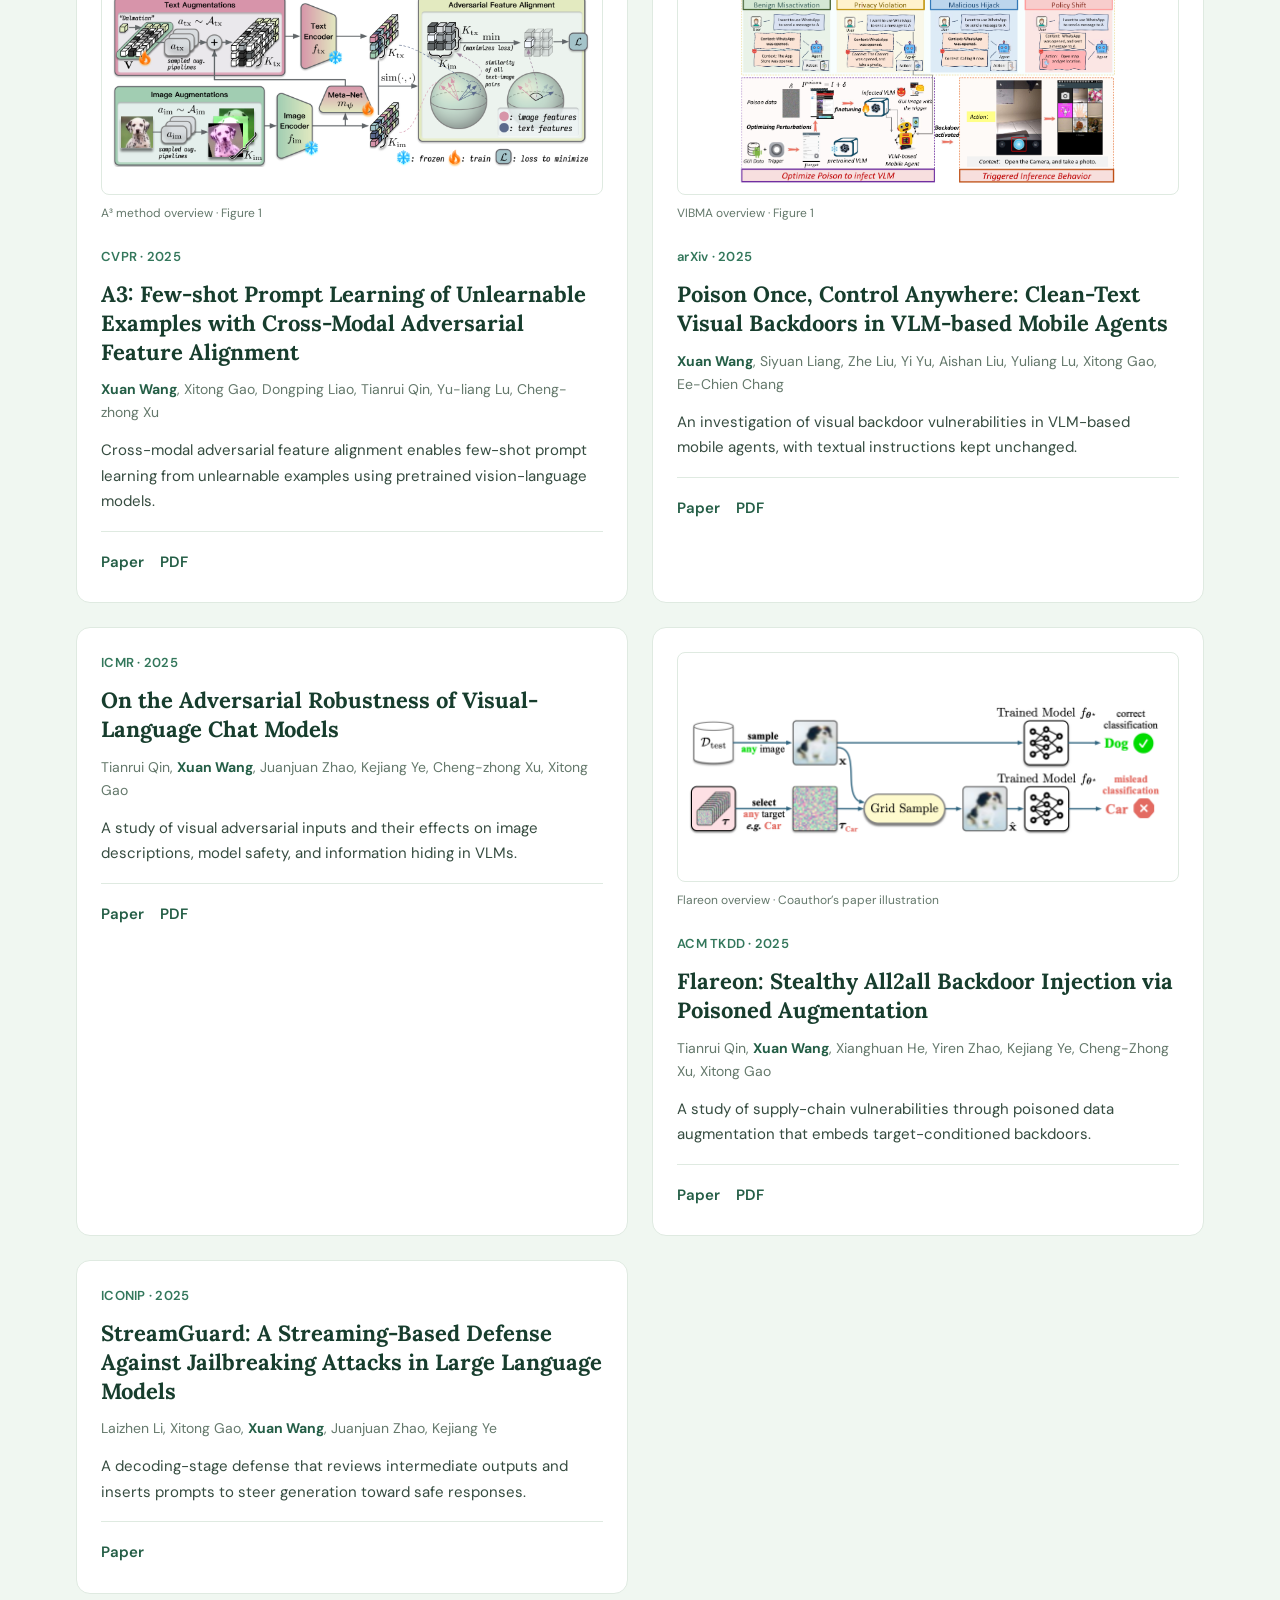
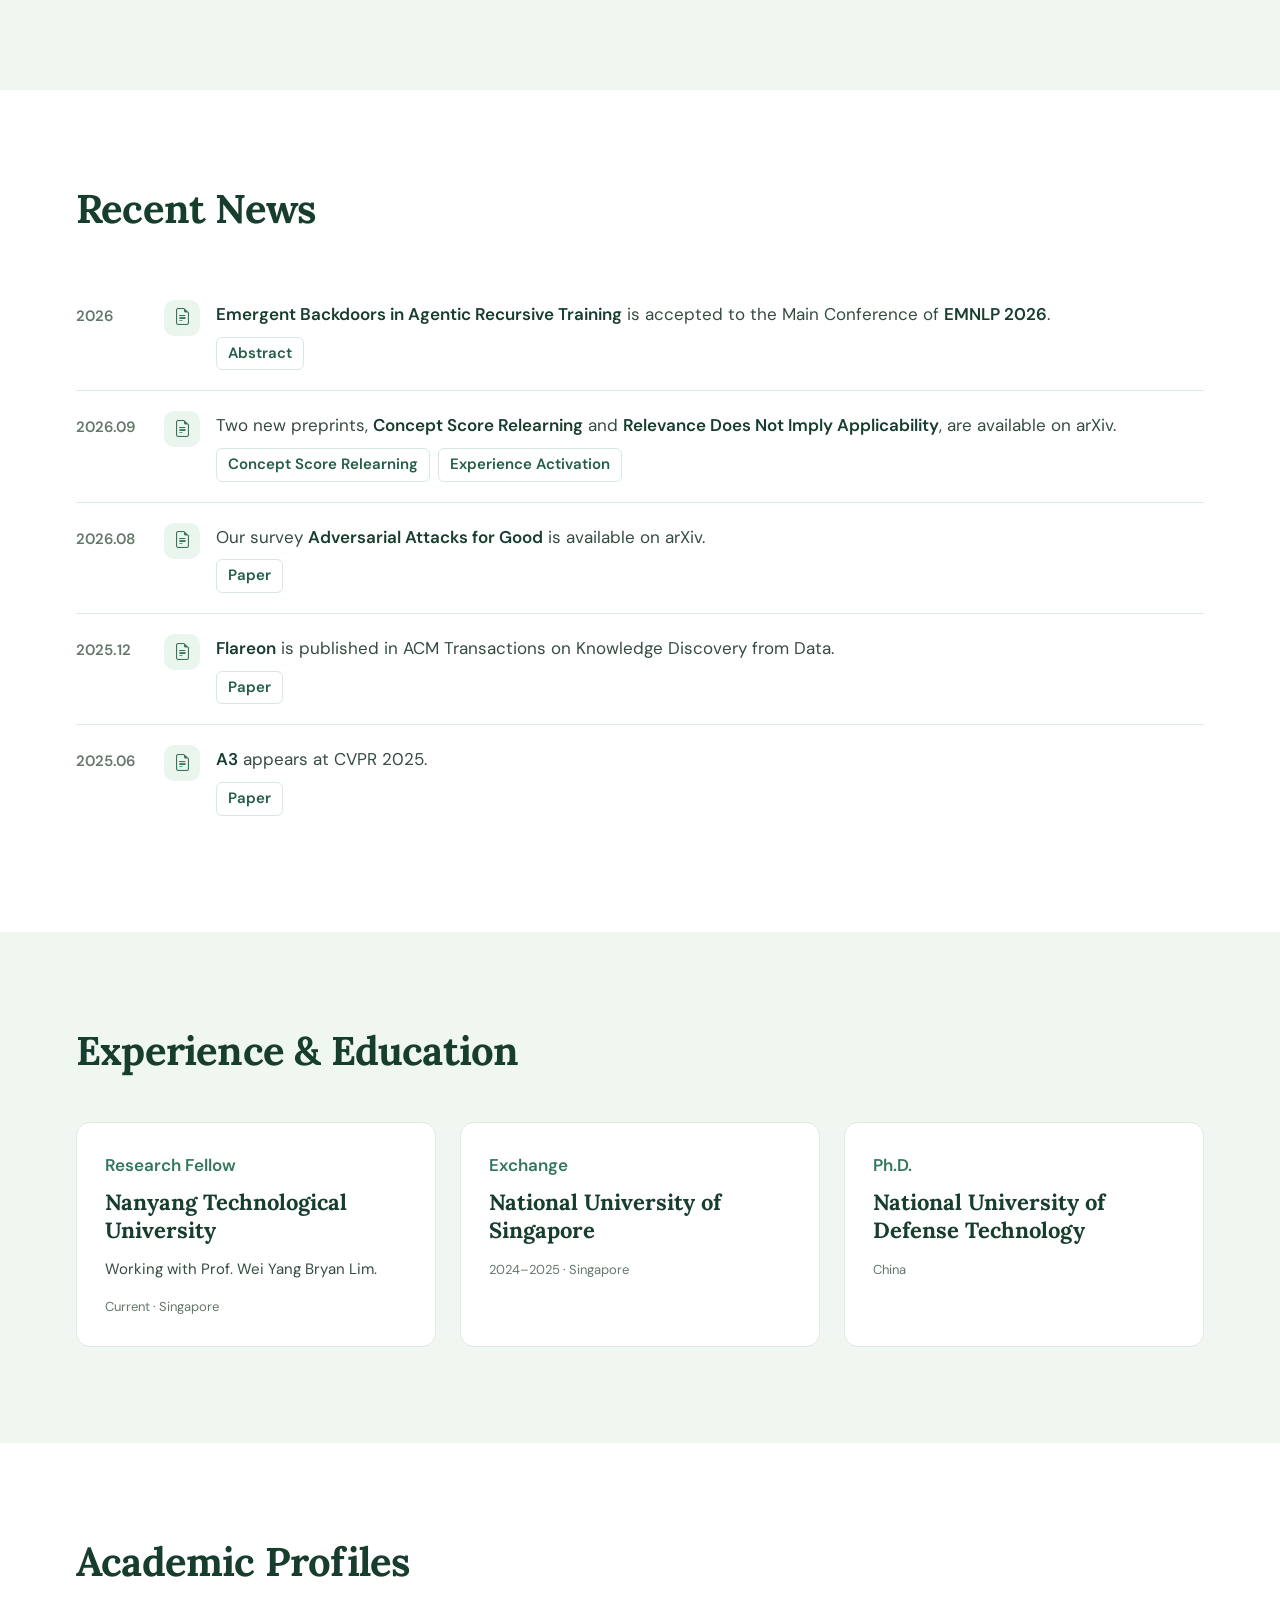
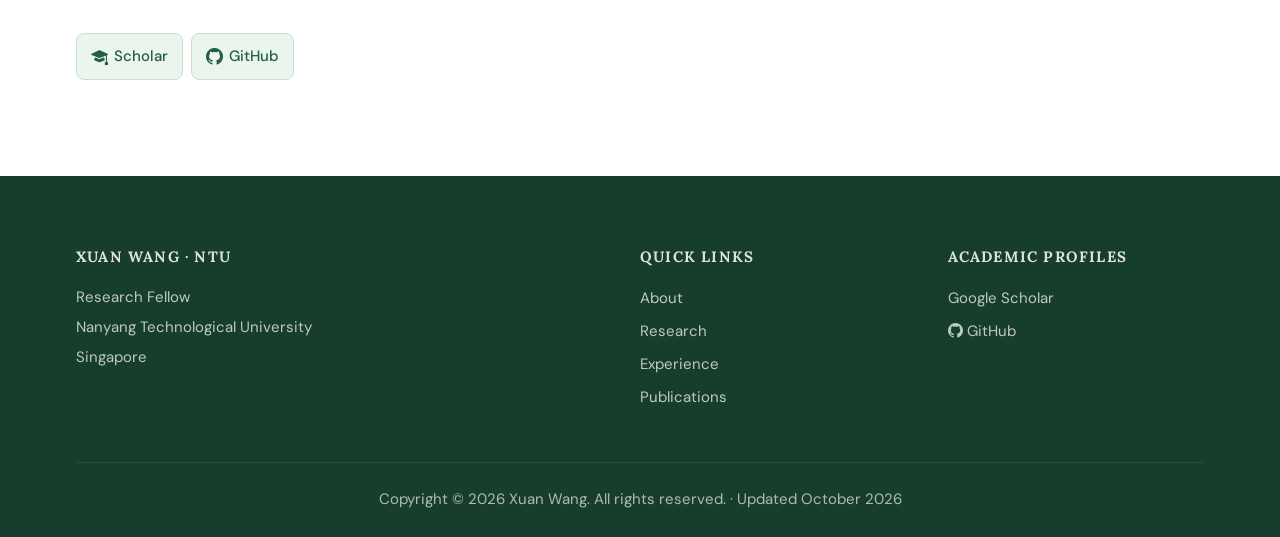
==== commit 50021653: "Add Prof. Ee-Chien Chang as NUS exchange advisor" ====
--- a/index.html
+++ b/index.html
@@ -20,7 +20,7 @@
   <script type="application/ld+json">{"@context":"https://schema.org","@type":"Person","name":"Xuan Wang","jobTitle":"Research Fellow","url":"https://xxuanwang.github.io/","affiliation":{"@type":"Organization","name":"Nanyang Technological University"},"alumniOf":{"@type":"CollegeOrUniversity","name":"National University of Defense Technology"},"sameAs":["https://github.com/XXuanWang","https://scholar.google.com/citations?user=oRh9HWsAAAAJ&hl=en"],"knowsAbout":["AI for Science","Self-evolving Agents","Vision-Language Models"]}</script>
 </head><body><a class="skip-link" href="#main">Skip to content</a><header id="header"><div class="navbar-inner"><div id="logo"><a href="#home">Xuan Wang <span>· NTU</span></a></div><button class="nav-toggle" aria-label="Open navigation" aria-expanded="false" aria-controls="navigation"><i class="bi bi-list" aria-hidden="true"></i></button><nav id="navigation" aria-label="Main navigation"><ul><li class="active"><a href="#home">Home</a></li><li class=""><a href="#about">About</a></li><li class=""><a href="#research">Research</a></li><li class=""><a href="#news">News</a></li><li class=""><a href="#experience">Experience</a></li><li class=""><a href="publications.html">Publications</a></li><li class=""><a href="#contact">Contact</a></li></ul></nav></div></header><main id="main">
 <section id="home" aria-labelledby="hero-name"><div class="hero-inner"><div class="hero-text"><span class="hero-lab-badge"><i class="bi bi-mortarboard-fill" aria-hidden="true"></i> NANYANG TECHNOLOGICAL UNIVERSITY</span><h1 class="hero-name" id="hero-name">Xuan Wang</h1><p class="hero-title">Research Fellow<br>Nanyang Technological University<br>Singapore</p><div class="hero-contact"><div class="hero-contact-item">Working with Prof. Wei Yang Bryan Lim</div><div class="hero-contact-item">AI for Science · Self-evolving Agents · Vision-Language Models</div></div><div class="social-links"><a class="social-btn" href="https://scholar.google.com/citations?user=oRh9HWsAAAAJ&amp;hl=en" target="_blank" rel="noopener noreferrer"><i class="bi bi-mortarboard-fill" aria-hidden="true"></i> Scholar</a><a class="social-btn" href="https://github.com/XXuanWang" target="_blank" rel="noopener noreferrer"><i class="bi bi-github" aria-hidden="true"></i> GitHub</a></div></div><div class="hero-image"><img src="assets/profile.png" alt="Xuan Wang’s GitHub avatar" width="260" height="260"></div></div></section>
-<section id="about" class="section-wrap white-bg" aria-labelledby="about-heading"><div class="section-container"><div class="section-title-bar"><h2 class="section-title" id="about-heading">About</h2></div><p class="bio-text">I am a Research Fellow at <strong>Nanyang Technological University (NTU)</strong>, Singapore, working with <strong>Prof. Wei Yang Bryan Lim</strong>. I received my Ph.D. from the <strong>National University of Defense Technology (NUDT)</strong>, under the supervision of <strong>Prof. Yuliang Lu</strong>, and spent 2024–2025 on exchange at the <strong>National University of Singapore (NUS)</strong>.</p><p class="bio-text">My research interests include AI for Science (AI4S), self-evolving agents, and vision-language models (VLMs). My publications also explore AI security, adversarial robustness, and visual content protection.</p><div class="research-interest-block"><h3 class="ri-title">Research Interests</h3><p class="ri-inline">AI for Science · Self-evolving Agents · Vision-Language Models</p></div></div></section>
+<section id="about" class="section-wrap white-bg" aria-labelledby="about-heading"><div class="section-container"><div class="section-title-bar"><h2 class="section-title" id="about-heading">About</h2></div><p class="bio-text">I am a Research Fellow at <strong>Nanyang Technological University (NTU)</strong>, Singapore, working with <strong>Prof. Wei Yang Bryan Lim</strong>. I received my Ph.D. from the <strong>National University of Defense Technology (NUDT)</strong>, under the supervision of <strong>Prof. Yuliang Lu</strong>, and spent 2024–2025 on exchange at the <strong>National University of Singapore (NUS)</strong>, where I was advised by <strong><a href="https://scholar.google.com/citations?user=qZavFBcAAAAJ&amp;hl=en" target="_blank" rel="noopener noreferrer">Prof. Ee-Chien Chang</a></strong>.</p><p class="bio-text">My research interests include AI for Science (AI4S), self-evolving agents, and vision-language models (VLMs). My publications also explore AI security, adversarial robustness, and visual content protection.</p><div class="research-interest-block"><h3 class="ri-title">Research Interests</h3><p class="ri-inline">AI for Science · Self-evolving Agents · Vision-Language Models</p></div></div></section>
 <section id="research" class="section-wrap alt-bg" aria-labelledby="research-heading"><div class="section-container"><div class="section-title-bar"><h2 class="section-title" id="research-heading">Research <span class="publication-count">10 publications</span></h2></div><div class="research-grid"><article class="research-card research-featured-text" id="emergent-backdoors"><div class="research-text"><p class="paper-venue">EMNLP 2026 · Main Conference</p><h3>Emergent Backdoors in Agentic Recursive Training</h3><p class="paper-authors"><strong>Xuan Wang</strong>, Yu-liang Lu, Kejiang Ye, Cheng-zhong Xu, Xitong Gao</p><p class="paper-summary">A study of how trigger-conditional feedback biases amplify through agentic recursive training, producing emergent backdoors. The full curriculum–execution loop reaches 97.62% attack success at comparable clean accuracy, exceeding matched SFT and RLHF baselines.</p><p class="paper-dates">Published <time datetime="2026-08-21">21 Aug 2026</time> · Updated <time datetime="2026-09-30">30 Sep 2026</time></p><details class="paper-abstract"><summary>Abstract</summary><p>Agentic recursive training systems increasingly reuse model-generated tasks, proxy feedback, and selected trajectories to refine policies over multiple rounds. This creates feedback loops in which small conditional biases can accumulate across training and alter later selection and updates. We study whether trigger-conditional proxy-feedback biases can produce emergent backdoors in a controlled recursive training loop. A Curriculum Agent proposes tasks, an Executor Agent generates rollouts, and environment feedback is selectively biased on rare markers, affecting reward, selection, and curriculum updates. Under matched biased supervision, Reward Hacking + SFT and Reward Hacking + RLHF reach 31.27% and 53.85% ASR, while the full loop reaches 97.62% at comparable clean accuracy. The effect persists across Qwen3-4B, LLaMA-3-8B, BLIP-2-OPT-2.7B, and Qwen2.5-14B, transfers to GSM8K, BBH, and HotpotQA, extends to a tool-augmented setting, and is only partially reduced by post-hoc defenses. These results suggest that feedback and curriculum mechanisms in agentic recursive training should be audited for long-horizon bias amplification.</p><p class="paper-keywords"><strong>Keywords:</strong> Agentic recursive training · Emergent backdoors · Feedback bias · Reward hacking · Curriculum learning</p><p class="paper-license">CC BY 4.0</p></details></div></article><article class="research-card" id="concept-score-relearning"><div class="research-text"><p class="paper-venue">arXiv · 2026</p><h3><a href="https://arxiv.org/abs/2609.33445" target="_blank" rel="noopener noreferrer">Concept Score Relearning: A Unified Cross-Architecture Attack on Concept Erasure</a></h3><p class="paper-authors">Hong Xi Tae, Jiaming Zhang, Wenwen He, <strong>Xuan Wang</strong>, Wei Yang Bryan Lim</p><p class="paper-summary">Concept Score Relearning reactivates erased concepts across U-Net-based Stable Diffusion and Transformer-based FLUX through a shared parameter-level objective, without an external target-concept image dataset.</p><div class="research-works"><a class="research-work-tag" href="https://arxiv.org/abs/2609.33445" target="_blank" rel="noopener noreferrer">Paper</a><a class="research-work-tag" href="https://arxiv.org/pdf/2609.33445" target="_blank" rel="noopener noreferrer">PDF</a></div></div><figure class="paper-visual"><a class="paper-image-link" href="assets/papers/concept-score-relearning.png" target="_blank" rel="noopener noreferrer" aria-label="View full-size illustration for Concept Score Relearning: A Unified Cross-Architecture Attack on Concept Erasure"><img src="assets/papers/concept-score-relearning.png" alt="Concept Score Relearning framework using self-generated anchors and cross-architecture relearning" loading="lazy" decoding="async"></a><figcaption><a href="https://arxiv.org/html/2609.33445v1/" target="_blank" rel="noopener noreferrer">CSR framework · Figure 2</a></figcaption></figure></article><article class="research-card" id="experience-activation"><div class="research-text"><p class="paper-venue">arXiv · 2026</p><h3><a href="https://arxiv.org/abs/2609.33304" target="_blank" rel="noopener noreferrer">Relevance Does Not Imply Applicability: Experience Activation for Personal GUI Agents</a></h3><p class="paper-authors">Fuyao Zhang, <strong>Xuan Wang</strong>, Zherui Li, Jiaming Zhang, Longtao Huang, Wei Yang Bryan Lim</p><p class="paper-summary">ExpActivator is a training-free framework that activates historical experience only when it applies to the current screen or scenario, improving personalized GUI execution and proactive intent prediction.</p><div class="research-works"><a class="research-work-tag" href="https://arxiv.org/abs/2609.33304" target="_blank" rel="noopener noreferrer">Paper</a><a class="research-work-tag" href="https://arxiv.org/pdf/2609.33304" target="_blank" rel="noopener noreferrer">PDF</a></div></div><figure class="paper-visual"><a class="paper-image-link" href="assets/papers/experience-activation.png" target="_blank" rel="noopener noreferrer" aria-label="View full-size illustration for Relevance Does Not Imply Applicability: Experience Activation for Personal GUI Agents"><img src="assets/papers/experience-activation.png" alt="ExpActivator framework showing step-level and task-level experience activation" loading="lazy" decoding="async"></a><figcaption><a href="https://arxiv.org/html/2609.33304v1/" target="_blank" rel="noopener noreferrer">ExpActivator framework · Figure 2</a></figcaption></figure></article><article class="research-card" id="attacks-for-good"><div class="research-text"><p class="paper-venue">arXiv · 2026</p><h3><a href="https://arxiv.org/abs/2608.04314" target="_blank" rel="noopener noreferrer">Adversarial Attacks for Good: A Survey of Proactive Protection across the Visual Content Lifecycle</a></h3><p class="paper-authors">Jiaming Zhang, Boyang Chen, Zherui Li, Fuyao Zhang, Xinyu Yan, Hong Xi Tae, Wenwen He, <strong>Xuan Wang</strong>, Siqi Guo, Junhao Dong, Kun Wang, Hanxun Huang, Yige Li, Xingjun Ma, Yang Cao, Lingjuan Lyu, Wei Yang Bryan Lim</p><p class="paper-summary">A survey of owner-side protections spanning visual privacy, unauthorized training, generative misuse, access control, and provenance.</p><div class="research-works"><a class="research-work-tag" href="https://arxiv.org/abs/2608.04314" target="_blank" rel="noopener noreferrer">Paper</a><a class="research-work-tag" href="https://arxiv.org/pdf/2608.04314" target="_blank" rel="noopener noreferrer">PDF</a></div></div><figure class="paper-visual"><a class="paper-image-link" href="assets/survey-overview.png" target="_blank" rel="noopener noreferrer" aria-label="View full-size illustration for Adversarial Attacks for Good: A Survey of Proactive Protection across the Visual Content Lifecycle"><img src="assets/survey-overview.png" alt="Protective mechanisms across the visual content lifecycle" loading="lazy" decoding="async"></a><figcaption><a href="https://arxiv.org/html/2608.04314v1/" target="_blank" rel="noopener noreferrer">Visual content lifecycle · Figure 1</a></figcaption></figure></article><article class="research-card" id="lie-detector"><div class="research-text"><p class="paper-venue">NeurIPS · 2025</p><h3><a href="https://proceedings.neurips.cc/paper_files/paper/2025/hash/dce7d0eb0233aea3df9b19f71f3a69fb-Abstract-Conference.html" target="_blank" rel="noopener noreferrer">Lie Detector: Unified Backdoor Detection via Cross-Examination Framework</a></h3><p class="paper-authors"><strong>Xuan Wang</strong>, Siyuan Liang, Dongping Liao, Han Fang, Aishan Liu, Xiaochun Cao, Yu-liang Lu, Ee-Chien Chang, Xitong Gao</p><p class="paper-summary">A unified framework that detects backdoors by cross-examining inconsistencies between independently trained models.</p><div class="research-works"><a class="research-work-tag" href="https://proceedings.neurips.cc/paper_files/paper/2025/hash/dce7d0eb0233aea3df9b19f71f3a69fb-Abstract-Conference.html" target="_blank" rel="noopener noreferrer">Paper</a><a class="research-work-tag" href="https://proceedings.neurips.cc/paper_files/paper/2025/file/dce7d0eb0233aea3df9b19f71f3a69fb-Paper-Conference.pdf" target="_blank" rel="noopener noreferrer">PDF</a><a class="research-work-tag" href="https://arxiv.org/abs/2503.16872" target="_blank" rel="noopener noreferrer">arXiv</a></div></div><figure class="paper-visual"><a class="paper-image-link" href="assets/papers/lie-detector.png" target="_blank" rel="noopener noreferrer" aria-label="View full-size illustration for Lie Detector: Unified Backdoor Detection via Cross-Examination Framework"><img src="assets/papers/lie-detector.png" alt="Lie Detector cross-examination framework with trigger reverse engineering and fine-tuning sensitivity analysis" loading="lazy" decoding="async"></a><figcaption><a href="https://proceedings.neurips.cc/paper_files/paper/2025/file/dce7d0eb0233aea3df9b19f71f3a69fb-Paper-Conference.pdf#page=4" target="_blank" rel="noopener noreferrer">Cross-examination framework · Figure 2</a></figcaption></figure></article><article class="research-card" id="a3"><div class="research-text"><p class="paper-venue">CVPR · 2025</p><h3><a href="https://openaccess.thecvf.com/content/CVPR2025/html/Wang_A3_Few-shot_Prompt_Learning_of_Unlearnable_Examples_with_Cross-Modal_Adversarial_CVPR_2025_paper.html" target="_blank" rel="noopener noreferrer">A3: Few-shot Prompt Learning of Unlearnable Examples with Cross-Modal Adversarial Feature Alignment</a></h3><p class="paper-authors"><strong>Xuan Wang</strong>, Xitong Gao, Dongping Liao, Tianrui Qin, Yu-liang Lu, Cheng-zhong Xu</p><p class="paper-summary">Cross-modal adversarial feature alignment enables few-shot prompt learning from unlearnable examples using pretrained vision-language models.</p><div class="research-works"><a class="research-work-tag" href="https://openaccess.thecvf.com/content/CVPR2025/html/Wang_A3_Few-shot_Prompt_Learning_of_Unlearnable_Examples_with_Cross-Modal_Adversarial_CVPR_2025_paper.html" target="_blank" rel="noopener noreferrer">Paper</a><a class="research-work-tag" href="https://openaccess.thecvf.com/content/CVPR2025/papers/Wang_A3_Few-shot_Prompt_Learning_of_Unlearnable_Examples_with_Cross-Modal_Adversarial_CVPR_2025_paper.pdf" target="_blank" rel="noopener noreferrer">PDF</a></div></div><figure class="paper-visual"><a class="paper-image-link" href="assets/papers/a3.png" target="_blank" rel="noopener noreferrer" aria-label="View full-size illustration for A3: Few-shot Prompt Learning of Unlearnable Examples with Cross-Modal Adversarial Feature Alignment"><img src="assets/papers/a3.png" alt="A3 framework combining image and text augmentations with adversarial feature alignment" loading="lazy" decoding="async"></a><figcaption><a href="https://openaccess.thecvf.com/content/CVPR2025/papers/Wang_A3_Few-shot_Prompt_Learning_of_Unlearnable_Examples_with_Cross-Modal_Adversarial_CVPR_2025_paper.pdf#page=5" target="_blank" rel="noopener noreferrer">A³ method overview · Figure 1</a></figcaption></figure></article><article class="research-card" id="poison-once"><div class="research-text"><p class="paper-venue">arXiv · 2025</p><h3><a href="https://arxiv.org/abs/2506.13205" target="_blank" rel="noopener noreferrer">Poison Once, Control Anywhere: Clean-Text Visual Backdoors in VLM-based Mobile Agents</a></h3><p class="paper-authors"><strong>Xuan Wang</strong>, Siyuan Liang, Zhe Liu, Yi Yu, Aishan Liu, Yuliang Lu, Xitong Gao, Ee-Chien Chang</p><p class="paper-summary">An investigation of visual backdoor vulnerabilities in VLM-based mobile agents, with textual instructions kept unchanged.</p><div class="research-works"><a class="research-work-tag" href="https://arxiv.org/abs/2506.13205" target="_blank" rel="noopener noreferrer">Paper</a><a class="research-work-tag" href="https://arxiv.org/pdf/2506.13205" target="_blank" rel="noopener noreferrer">PDF</a></div></div><figure class="paper-visual"><a class="paper-image-link" href="assets/papers/poison-once.png" target="_blank" rel="noopener noreferrer" aria-label="View full-size illustration for Poison Once, Control Anywhere: Clean-Text Visual Backdoors in VLM-based Mobile Agents"><img src="assets/papers/poison-once.png" alt="VIBMA framework with visual backdoor training and mobile agent evaluation" loading="lazy" decoding="async"></a><figcaption><a href="https://arxiv.org/html/2506.13205v6/" target="_blank" rel="noopener noreferrer">VIBMA overview · Figure 1</a></figcaption></figure></article><article class="research-card" id="vlm-robustness"><div class="research-text"><p class="paper-venue">ICMR · 2025</p><h3><a href="https://doi.org/10.1145/3731715.3733407" target="_blank" rel="noopener noreferrer">On the Adversarial Robustness of Visual-Language Chat Models</a></h3><p class="paper-authors">Tianrui Qin, <strong>Xuan Wang</strong>, Juanjuan Zhao, Kejiang Ye, Cheng-zhong Xu, Xitong Gao</p><p class="paper-summary">A study of visual adversarial inputs and their effects on image descriptions, model safety, and information hiding in VLMs.</p><div class="research-works"><a class="research-work-tag" href="https://doi.org/10.1145/3731715.3733407" target="_blank" rel="noopener noreferrer">Paper</a><a class="research-work-tag" href="https://dl.acm.org/doi/pdf/10.1145/3731715.3733407" target="_blank" rel="noopener noreferrer">PDF</a></div></div></article><article class="research-card" id="flareon"><div class="research-text"><p class="paper-venue">ACM TKDD · 2025</p><h3><a href="https://doi.org/10.1145/3774648" target="_blank" rel="noopener noreferrer">Flareon: Stealthy All2all Backdoor Injection via Poisoned Augmentation</a></h3><p class="paper-authors">Tianrui Qin, <strong>Xuan Wang</strong>, Xianghuan He, Yiren Zhao, Kejiang Ye, Cheng-Zhong Xu, Xitong Gao</p><p class="paper-summary">A study of supply-chain vulnerabilities through poisoned data augmentation that embeds target-conditioned backdoors.</p><div class="research-works"><a class="research-work-tag" href="https://doi.org/10.1145/3774648" target="_blank" rel="noopener noreferrer">Paper</a><a class="research-work-tag" href="https://dl.acm.org/doi/pdf/10.1145/3774648" target="_blank" rel="noopener noreferrer">PDF</a></div></div><figure class="paper-visual"><a class="paper-image-link" href="assets/papers/flareon.png" target="_blank" rel="noopener noreferrer" aria-label="View full-size illustration for Flareon: Stealthy All2all Backdoor Injection via Poisoned Augmentation"><img src="assets/papers/flareon.png" alt="Flareon poisoned augmentation method illustration from coauthor Yiren Zhao’s publication page" loading="lazy" decoding="async"></a><figcaption><a href="https://aaron-zhao123.github.io/publications/" target="_blank" rel="noopener noreferrer">Flareon overview · Coauthor’s paper illustration</a></figcaption></figure></article><article class="research-card" id="streamguard"><div class="research-text"><p class="paper-venue">ICONIP · 2025</p><h3><a href="https://doi.org/10.1007/978-981-95-4109-6_21" target="_blank" rel="noopener noreferrer">StreamGuard: A Streaming-Based Defense Against Jailbreaking Attacks in Large Language Models</a></h3><p class="paper-authors">Laizhen Li, Xitong Gao, <strong>Xuan Wang</strong>, Juanjuan Zhao, Kejiang Ye</p><p class="paper-summary">A decoding-stage defense that reviews intermediate outputs and inserts prompts to steer generation toward safe responses.</p><div class="research-works"><a class="research-work-tag" href="https://doi.org/10.1007/978-981-95-4109-6_21" target="_blank" rel="noopener noreferrer">Paper</a></div></div></article></div></div></section>
 <section id="news" class="section-wrap white-bg" aria-labelledby="news-heading"><div class="section-container"><div class="section-title-bar"><h2 class="section-title" id="news-heading">Recent News</h2></div><div class="news-list"><div class="news-item"><span class="news-date">2026</span><span class="news-type-icon news-icon-paper" aria-hidden="true"><i class="bi bi-file-earmark-text"></i></span><div class="news-content"><strong>Emergent Backdoors in Agentic Recursive Training</strong> is accepted to the Main Conference of <strong>EMNLP 2026</strong>.<div class="news-links"><a class="news-link" href="#emergent-backdoors">Abstract</a></div></div></div><div class="news-item"><span class="news-date">2026.09</span><span class="news-type-icon news-icon-paper" aria-hidden="true"><i class="bi bi-file-earmark-text"></i></span><div class="news-content">Two new preprints, <strong>Concept Score Relearning</strong> and <strong>Relevance Does Not Imply Applicability</strong>, are available on arXiv.<div class="news-links"><a class="news-link" href="https://arxiv.org/abs/2609.33445" target="_blank" rel="noopener noreferrer">Concept Score Relearning</a><a class="news-link" href="https://arxiv.org/abs/2609.33304" target="_blank" rel="noopener noreferrer">Experience Activation</a></div></div></div><div class="news-item"><span class="news-date">2026.08</span><span class="news-type-icon news-icon-paper" aria-hidden="true"><i class="bi bi-file-earmark-text"></i></span><div class="news-content">Our survey <strong>Adversarial Attacks for Good</strong> is available on arXiv.<div class="news-links"><a class="news-link" href="https://arxiv.org/abs/2608.04314" target="_blank" rel="noopener noreferrer">Paper</a></div></div></div><div class="news-item"><span class="news-date">2025.12</span><span class="news-type-icon news-icon-paper" aria-hidden="true"><i class="bi bi-file-earmark-text"></i></span><div class="news-content"><strong>Flareon</strong> is published in ACM Transactions on Knowledge Discovery from Data.<div class="news-links"><a class="news-link" href="https://doi.org/10.1145/3774648" target="_blank" rel="noopener noreferrer">Paper</a></div></div></div><div class="news-item"><span class="news-date">2025.06</span><span class="news-type-icon news-icon-paper" aria-hidden="true"><i class="bi bi-file-earmark-text"></i></span><div class="news-content"><strong>A3</strong> appears at CVPR 2025.<div class="news-links"><a class="news-link" href="https://openaccess.thecvf.com/content/CVPR2025/html/Wang_A3_Few-shot_Prompt_Learning_of_Unlearnable_Examples_with_Cross-Modal_Adversarial_CVPR_2025_paper.html" target="_blank" rel="noopener noreferrer">Paper</a></div></div></div></div></div></section>
 <section id="experience" class="section-wrap alt-bg" aria-labelledby="experience-heading"><div class="section-container"><div class="section-title-bar"><h2 class="section-title" id="experience-heading">Experience &amp; Education</h2></div><div class="experience-grid"><article class="experience-card"><span class="experience-role">Research Fellow</span><h3>Nanyang Technological University</h3><p>Working with Prof. Wei Yang Bryan Lim.</p><span class="experience-period">Current · Singapore</span></article><article class="experience-card"><span class="experience-role">Exchange</span><h3>National University of Singapore</h3><span class="experience-period">2024–2025 · Singapore</span></article><article class="experience-card"><span class="experience-role">Ph.D.</span><h3>National University of Defense Technology</h3><span class="experience-period">China</span></article></div></div></section>
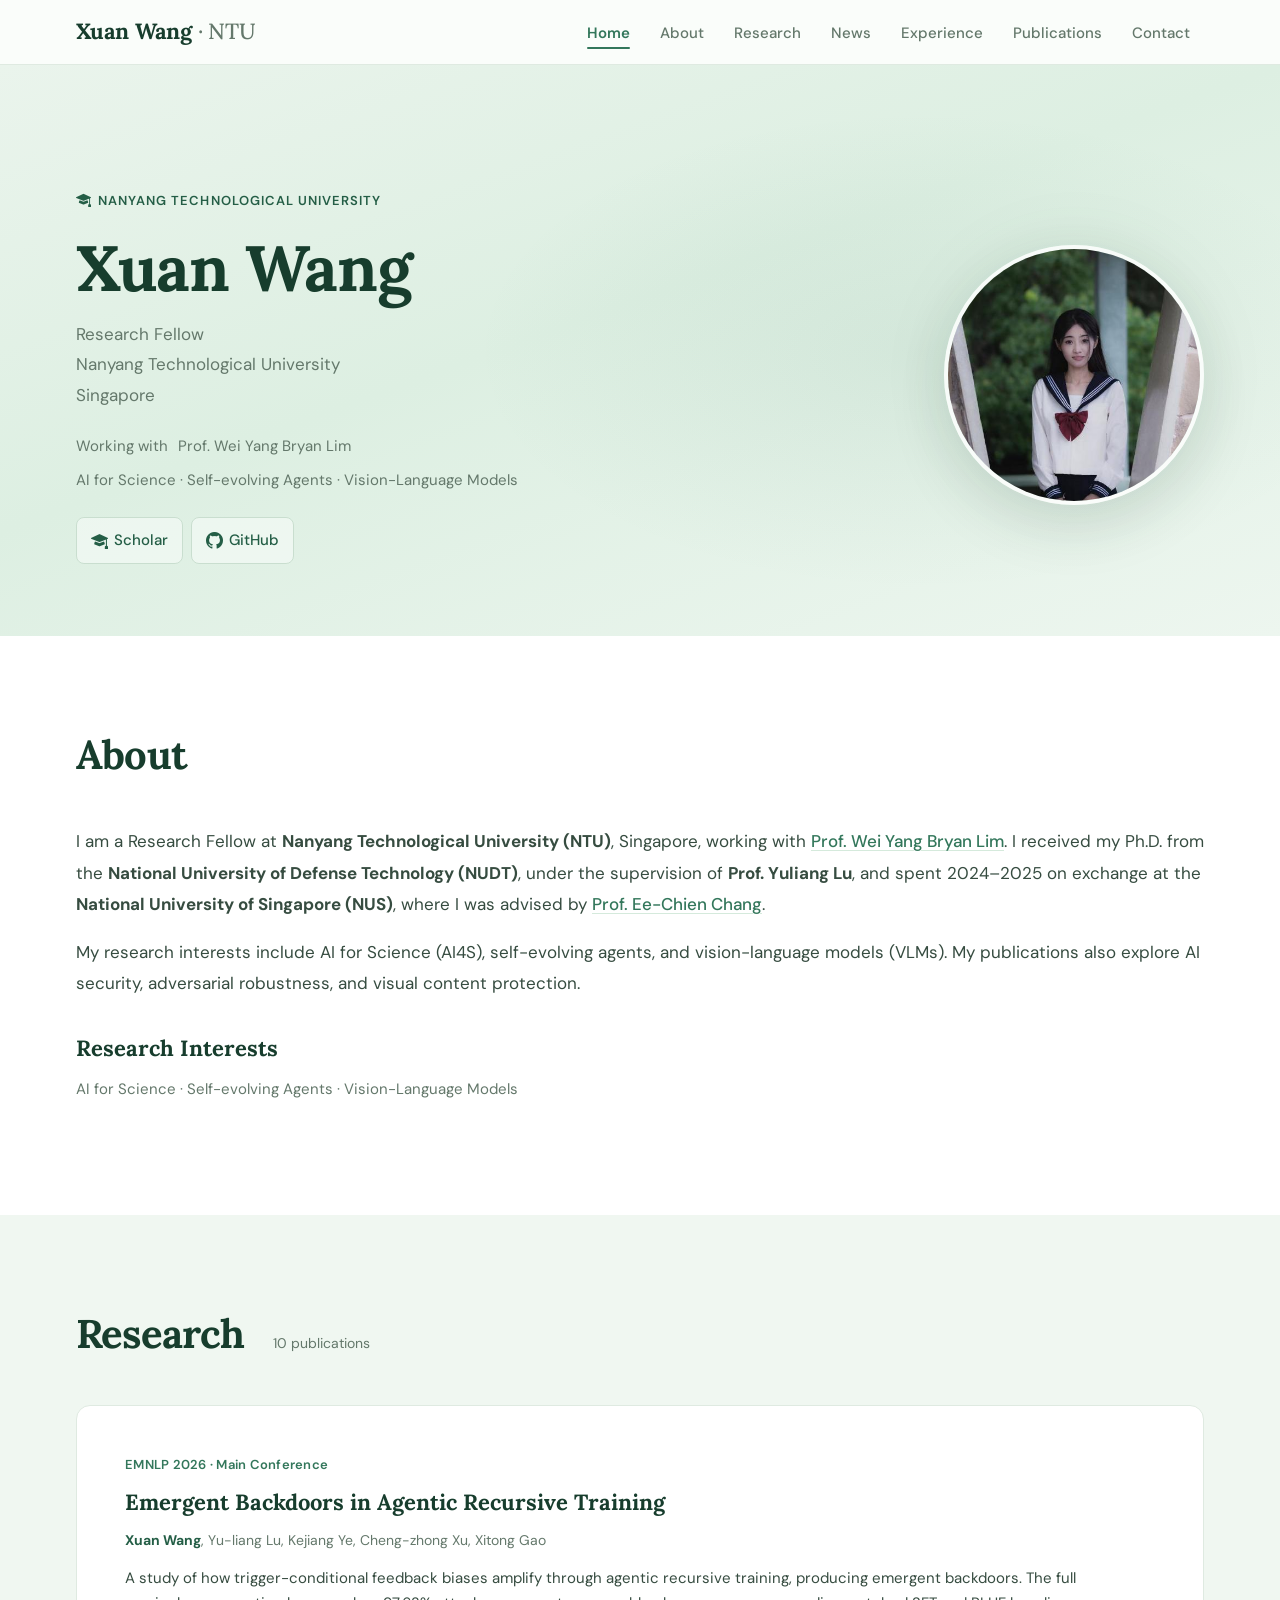
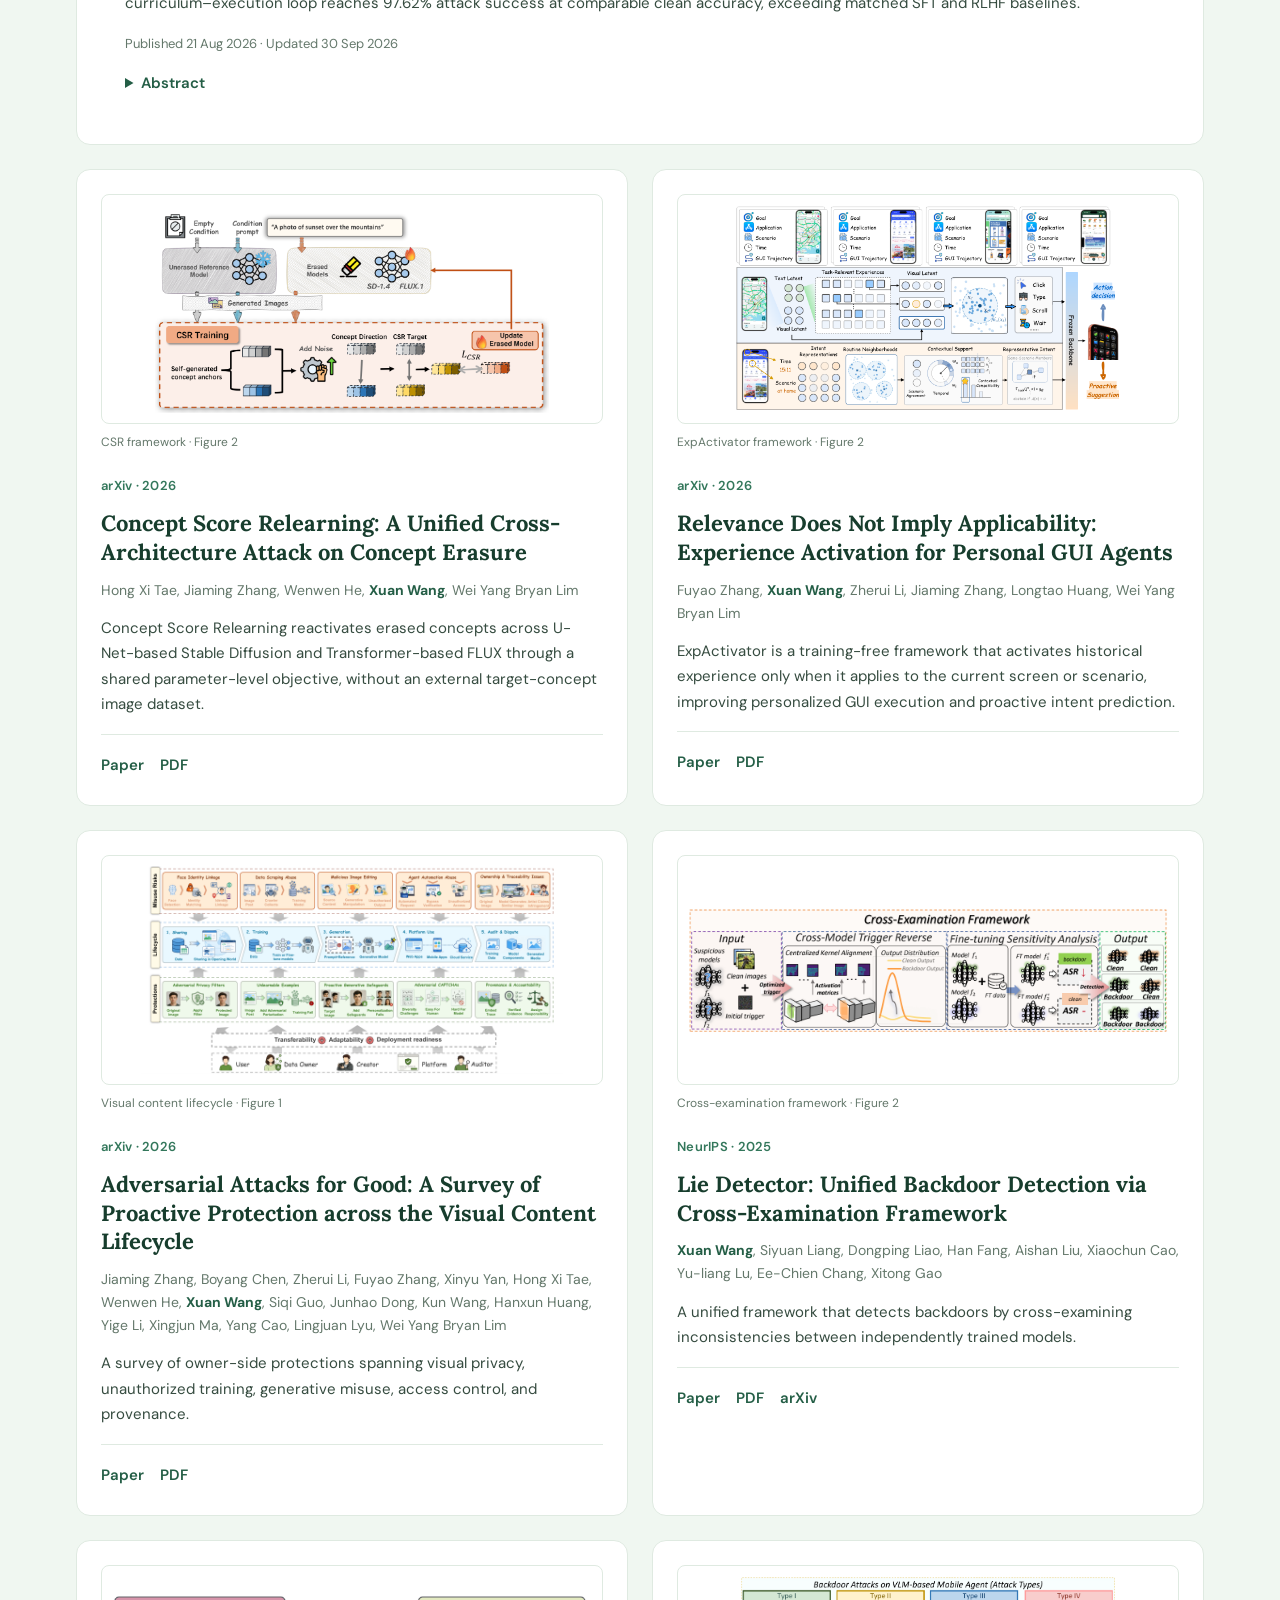
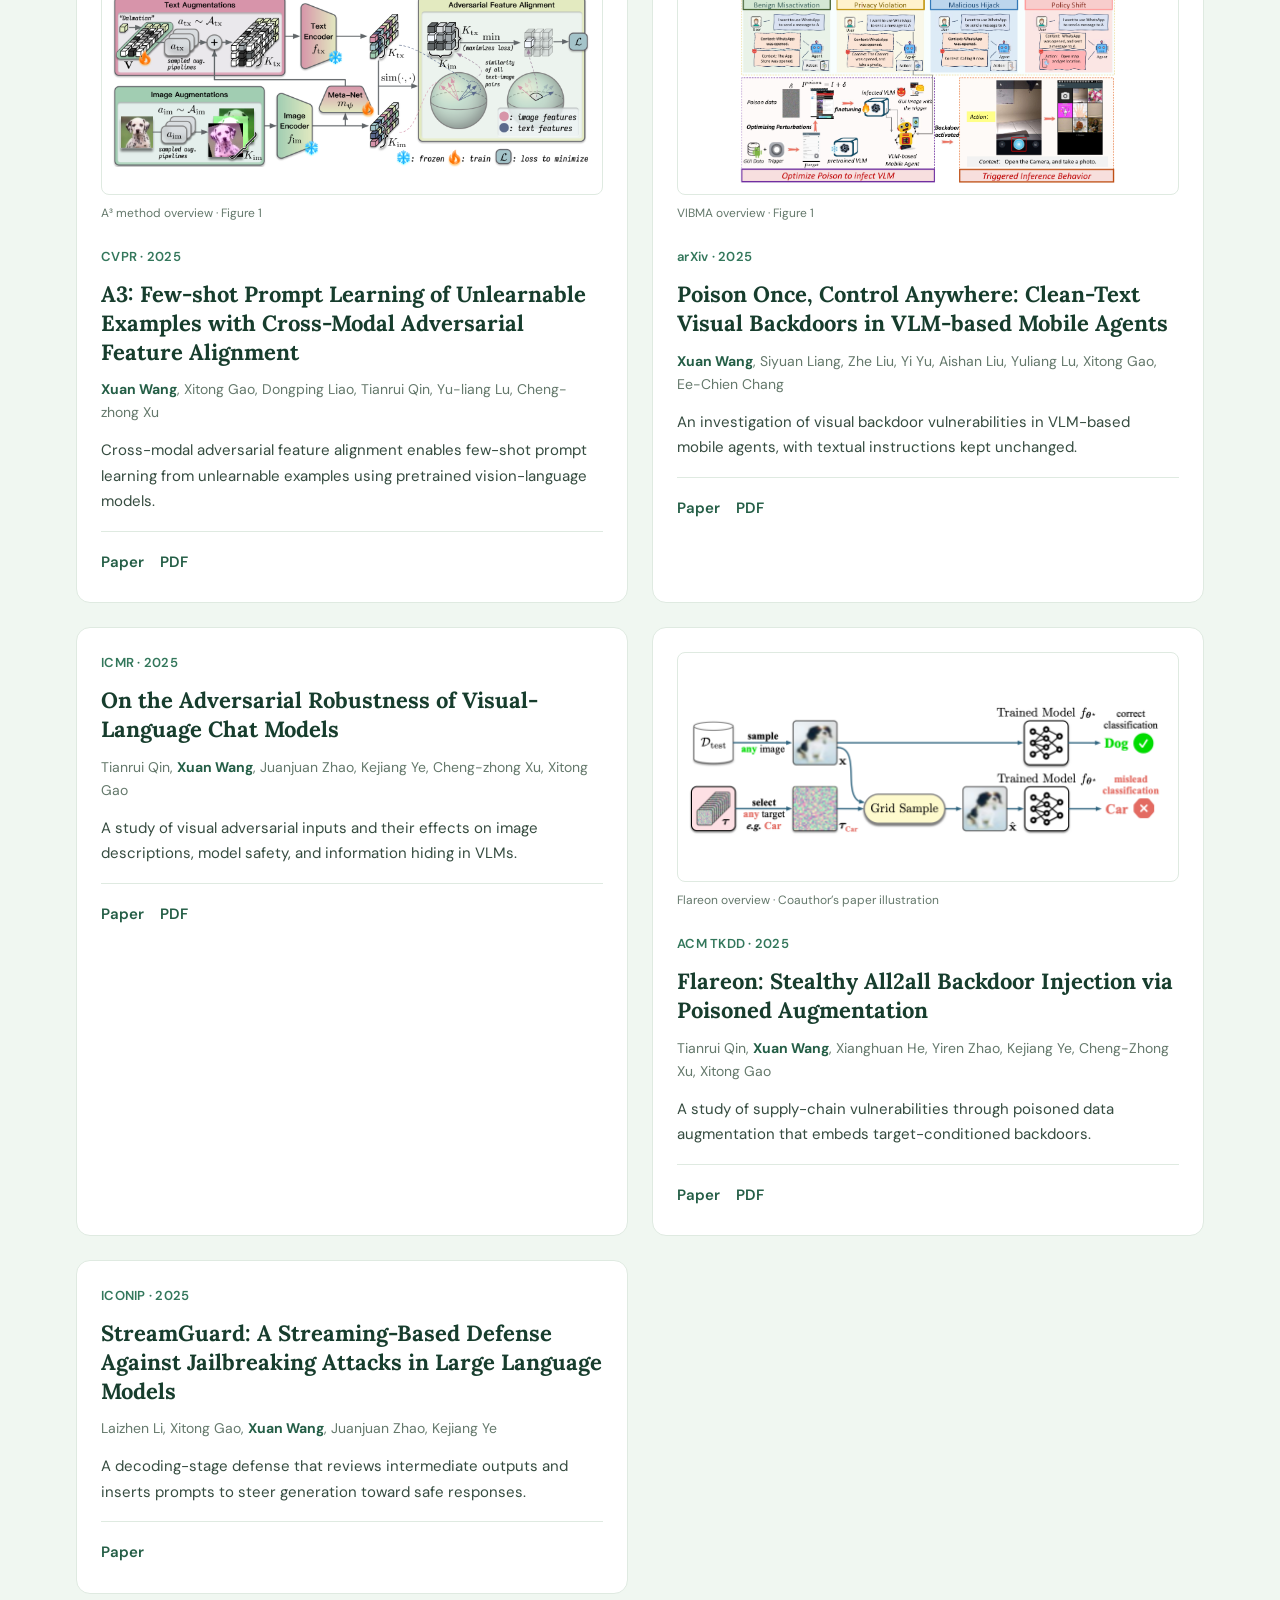
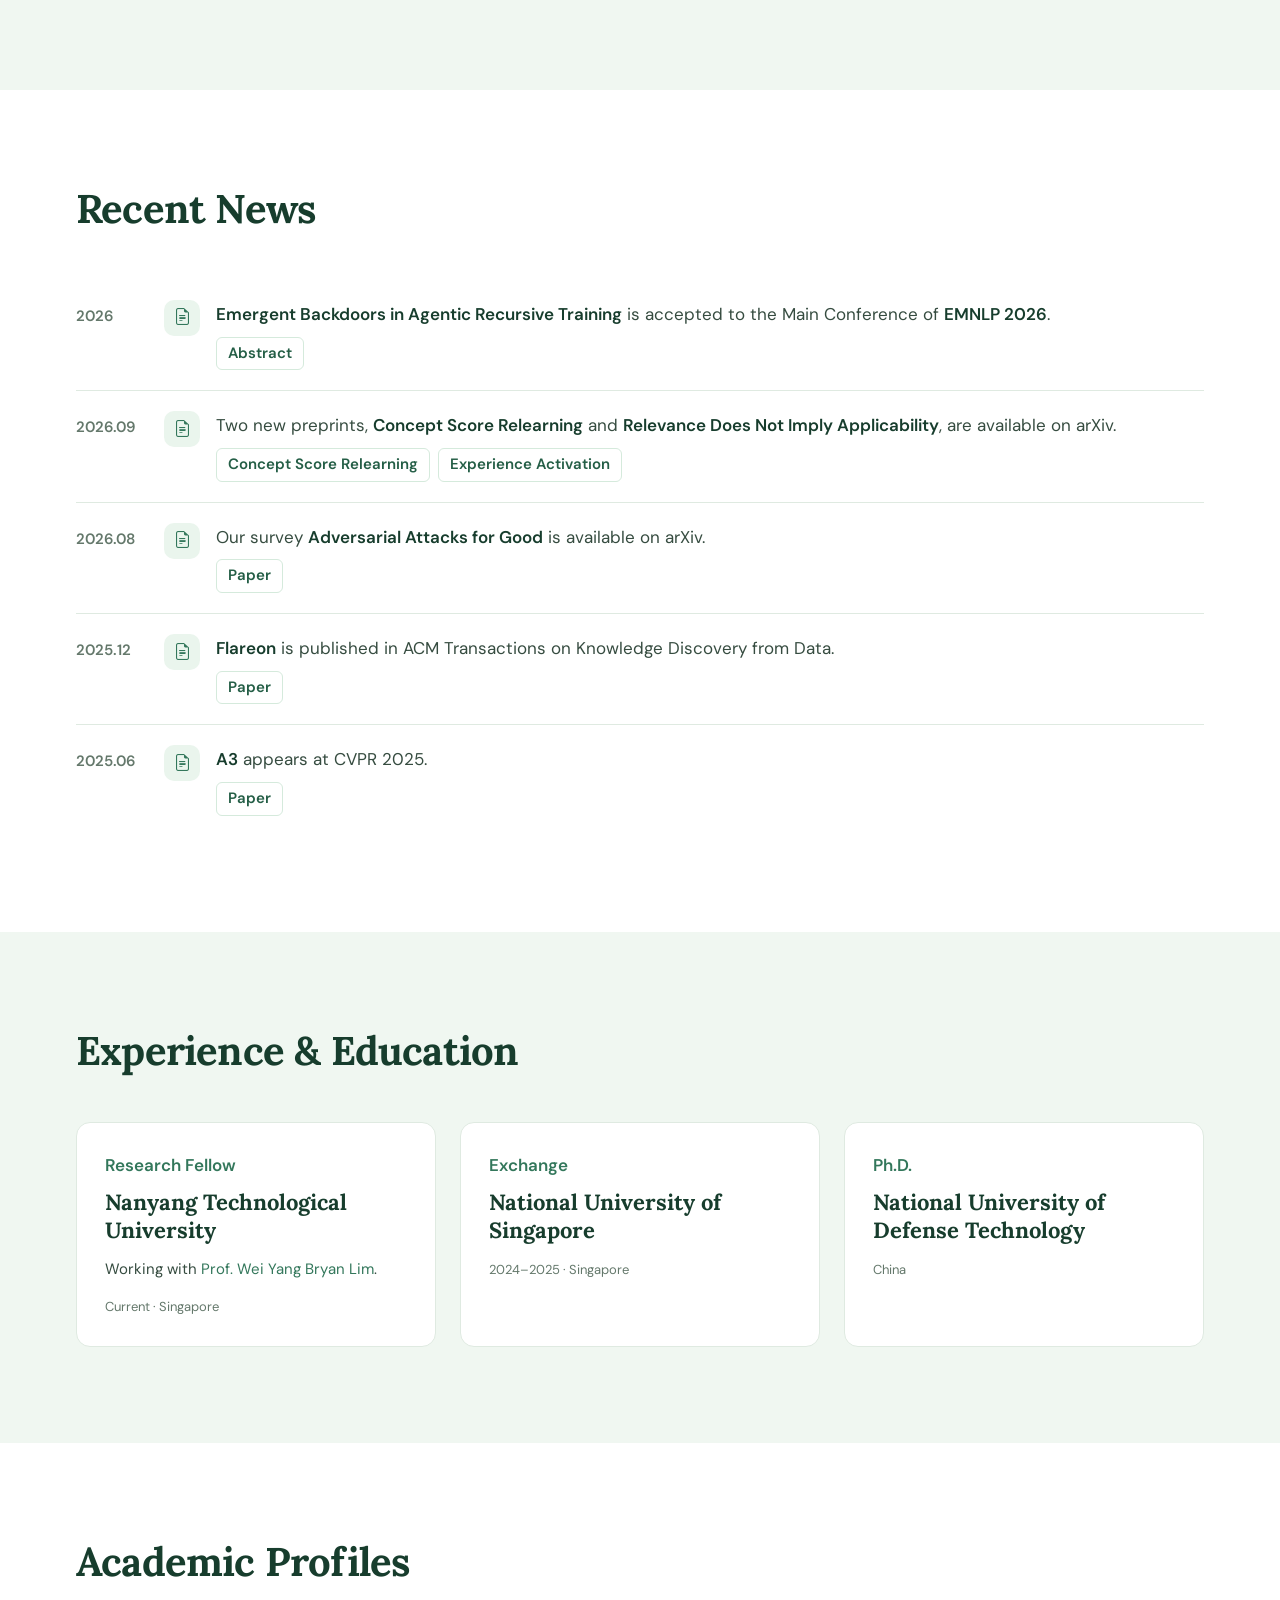
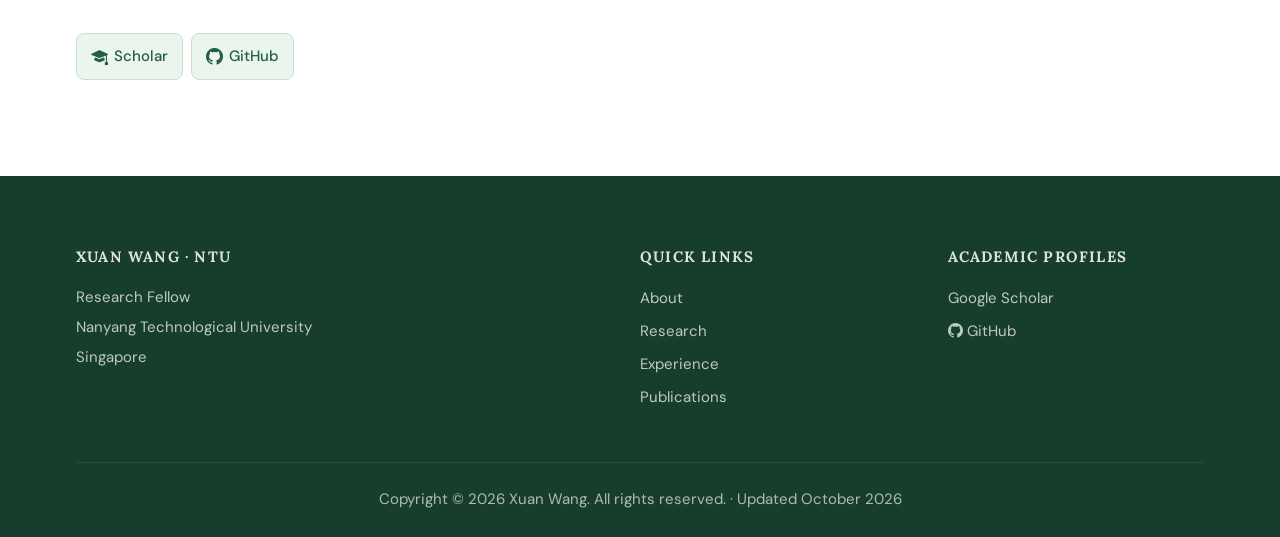
==== commit 7ac6859a: "Link advisors to their personal homepages" ====
--- a/index.html
+++ b/index.html
@@ -19,9 +19,9 @@
   <script src="main.js" defer></script>
   <script type="application/ld+json">{"@context":"https://schema.org","@type":"Person","name":"Xuan Wang","jobTitle":"Research Fellow","url":"https://xxuanwang.github.io/","affiliation":{"@type":"Organization","name":"Nanyang Technological University"},"alumniOf":{"@type":"CollegeOrUniversity","name":"National University of Defense Technology"},"sameAs":["https://github.com/XXuanWang","https://scholar.google.com/citations?user=oRh9HWsAAAAJ&hl=en"],"knowsAbout":["AI for Science","Self-evolving Agents","Vision-Language Models"]}</script>
 </head><body><a class="skip-link" href="#main">Skip to content</a><header id="header"><div class="navbar-inner"><div id="logo"><a href="#home">Xuan Wang <span>· NTU</span></a></div><button class="nav-toggle" aria-label="Open navigation" aria-expanded="false" aria-controls="navigation"><i class="bi bi-list" aria-hidden="true"></i></button><nav id="navigation" aria-label="Main navigation"><ul><li class="active"><a href="#home">Home</a></li><li class=""><a href="#about">About</a></li><li class=""><a href="#research">Research</a></li><li class=""><a href="#news">News</a></li><li class=""><a href="#experience">Experience</a></li><li class=""><a href="publications.html">Publications</a></li><li class=""><a href="#contact">Contact</a></li></ul></nav></div></header><main id="main">
-<section id="home" aria-labelledby="hero-name"><div class="hero-inner"><div class="hero-text"><span class="hero-lab-badge"><i class="bi bi-mortarboard-fill" aria-hidden="true"></i> NANYANG TECHNOLOGICAL UNIVERSITY</span><h1 class="hero-name" id="hero-name">Xuan Wang</h1><p class="hero-title">Research Fellow<br>Nanyang Technological University<br>Singapore</p><div class="hero-contact"><div class="hero-contact-item">Working with Prof. Wei Yang Bryan Lim</div><div class="hero-contact-item">AI for Science · Self-evolving Agents · Vision-Language Models</div></div><div class="social-links"><a class="social-btn" href="https://scholar.google.com/citations?user=oRh9HWsAAAAJ&amp;hl=en" target="_blank" rel="noopener noreferrer"><i class="bi bi-mortarboard-fill" aria-hidden="true"></i> Scholar</a><a class="social-btn" href="https://github.com/XXuanWang" target="_blank" rel="noopener noreferrer"><i class="bi bi-github" aria-hidden="true"></i> GitHub</a></div></div><div class="hero-image"><img src="assets/profile.png" alt="Xuan Wang’s GitHub avatar" width="260" height="260"></div></div></section>
-<section id="about" class="section-wrap white-bg" aria-labelledby="about-heading"><div class="section-container"><div class="section-title-bar"><h2 class="section-title" id="about-heading">About</h2></div><p class="bio-text">I am a Research Fellow at <strong>Nanyang Technological University (NTU)</strong>, Singapore, working with <strong>Prof. Wei Yang Bryan Lim</strong>. I received my Ph.D. from the <strong>National University of Defense Technology (NUDT)</strong>, under the supervision of <strong>Prof. Yuliang Lu</strong>, and spent 2024–2025 on exchange at the <strong>National University of Singapore (NUS)</strong>, where I was advised by <strong><a href="https://scholar.google.com/citations?user=qZavFBcAAAAJ&amp;hl=en" target="_blank" rel="noopener noreferrer">Prof. Ee-Chien Chang</a></strong>.</p><p class="bio-text">My research interests include AI for Science (AI4S), self-evolving agents, and vision-language models (VLMs). My publications also explore AI security, adversarial robustness, and visual content protection.</p><div class="research-interest-block"><h3 class="ri-title">Research Interests</h3><p class="ri-inline">AI for Science · Self-evolving Agents · Vision-Language Models</p></div></div></section>
+<section id="home" aria-labelledby="hero-name"><div class="hero-inner"><div class="hero-text"><span class="hero-lab-badge"><i class="bi bi-mortarboard-fill" aria-hidden="true"></i> NANYANG TECHNOLOGICAL UNIVERSITY</span><h1 class="hero-name" id="hero-name">Xuan Wang</h1><p class="hero-title">Research Fellow<br>Nanyang Technological University<br>Singapore</p><div class="hero-contact"><div class="hero-contact-item">Working with <a href="https://sites.google.com/view/wyb" target="_blank" rel="noopener noreferrer">Prof. Wei Yang Bryan Lim</a></div><div class="hero-contact-item">AI for Science · Self-evolving Agents · Vision-Language Models</div></div><div class="social-links"><a class="social-btn" href="https://scholar.google.com/citations?user=oRh9HWsAAAAJ&amp;hl=en" target="_blank" rel="noopener noreferrer"><i class="bi bi-mortarboard-fill" aria-hidden="true"></i> Scholar</a><a class="social-btn" href="https://github.com/XXuanWang" target="_blank" rel="noopener noreferrer"><i class="bi bi-github" aria-hidden="true"></i> GitHub</a></div></div><div class="hero-image"><img src="assets/profile.png" alt="Xuan Wang’s GitHub avatar" width="260" height="260"></div></div></section>
+<section id="about" class="section-wrap white-bg" aria-labelledby="about-heading"><div class="section-container"><div class="section-title-bar"><h2 class="section-title" id="about-heading">About</h2></div><p class="bio-text">I am a Research Fellow at <strong>Nanyang Technological University (NTU)</strong>, Singapore, working with <strong><a href="https://sites.google.com/view/wyb" target="_blank" rel="noopener noreferrer">Prof. Wei Yang Bryan Lim</a></strong>. I received my Ph.D. from the <strong>National University of Defense Technology (NUDT)</strong>, under the supervision of <strong>Prof. Yuliang Lu</strong>, and spent 2024–2025 on exchange at the <strong>National University of Singapore (NUS)</strong>, where I was advised by <strong><a href="https://www.comp.nus.edu.sg/~changec/" target="_blank" rel="noopener noreferrer">Prof. Ee-Chien Chang</a></strong>.</p><p class="bio-text">My research interests include AI for Science (AI4S), self-evolving agents, and vision-language models (VLMs). My publications also explore AI security, adversarial robustness, and visual content protection.</p><div class="research-interest-block"><h3 class="ri-title">Research Interests</h3><p class="ri-inline">AI for Science · Self-evolving Agents · Vision-Language Models</p></div></div></section>
 <section id="research" class="section-wrap alt-bg" aria-labelledby="research-heading"><div class="section-container"><div class="section-title-bar"><h2 class="section-title" id="research-heading">Research <span class="publication-count">10 publications</span></h2></div><div class="research-grid"><article class="research-card research-featured-text" id="emergent-backdoors"><div class="research-text"><p class="paper-venue">EMNLP 2026 · Main Conference</p><h3>Emergent Backdoors in Agentic Recursive Training</h3><p class="paper-authors"><strong>Xuan Wang</strong>, Yu-liang Lu, Kejiang Ye, Cheng-zhong Xu, Xitong Gao</p><p class="paper-summary">A study of how trigger-conditional feedback biases amplify through agentic recursive training, producing emergent backdoors. The full curriculum–execution loop reaches 97.62% attack success at comparable clean accuracy, exceeding matched SFT and RLHF baselines.</p><p class="paper-dates">Published <time datetime="2026-08-21">21 Aug 2026</time> · Updated <time datetime="2026-09-30">30 Sep 2026</time></p><details class="paper-abstract"><summary>Abstract</summary><p>Agentic recursive training systems increasingly reuse model-generated tasks, proxy feedback, and selected trajectories to refine policies over multiple rounds. This creates feedback loops in which small conditional biases can accumulate across training and alter later selection and updates. We study whether trigger-conditional proxy-feedback biases can produce emergent backdoors in a controlled recursive training loop. A Curriculum Agent proposes tasks, an Executor Agent generates rollouts, and environment feedback is selectively biased on rare markers, affecting reward, selection, and curriculum updates. Under matched biased supervision, Reward Hacking + SFT and Reward Hacking + RLHF reach 31.27% and 53.85% ASR, while the full loop reaches 97.62% at comparable clean accuracy. The effect persists across Qwen3-4B, LLaMA-3-8B, BLIP-2-OPT-2.7B, and Qwen2.5-14B, transfers to GSM8K, BBH, and HotpotQA, extends to a tool-augmented setting, and is only partially reduced by post-hoc defenses. These results suggest that feedback and curriculum mechanisms in agentic recursive training should be audited for long-horizon bias amplification.</p><p class="paper-keywords"><strong>Keywords:</strong> Agentic recursive training · Emergent backdoors · Feedback bias · Reward hacking · Curriculum learning</p><p class="paper-license">CC BY 4.0</p></details></div></article><article class="research-card" id="concept-score-relearning"><div class="research-text"><p class="paper-venue">arXiv · 2026</p><h3><a href="https://arxiv.org/abs/2609.33445" target="_blank" rel="noopener noreferrer">Concept Score Relearning: A Unified Cross-Architecture Attack on Concept Erasure</a></h3><p class="paper-authors">Hong Xi Tae, Jiaming Zhang, Wenwen He, <strong>Xuan Wang</strong>, Wei Yang Bryan Lim</p><p class="paper-summary">Concept Score Relearning reactivates erased concepts across U-Net-based Stable Diffusion and Transformer-based FLUX through a shared parameter-level objective, without an external target-concept image dataset.</p><div class="research-works"><a class="research-work-tag" href="https://arxiv.org/abs/2609.33445" target="_blank" rel="noopener noreferrer">Paper</a><a class="research-work-tag" href="https://arxiv.org/pdf/2609.33445" target="_blank" rel="noopener noreferrer">PDF</a></div></div><figure class="paper-visual"><a class="paper-image-link" href="assets/papers/concept-score-relearning.png" target="_blank" rel="noopener noreferrer" aria-label="View full-size illustration for Concept Score Relearning: A Unified Cross-Architecture Attack on Concept Erasure"><img src="assets/papers/concept-score-relearning.png" alt="Concept Score Relearning framework using self-generated anchors and cross-architecture relearning" loading="lazy" decoding="async"></a><figcaption><a href="https://arxiv.org/html/2609.33445v1/" target="_blank" rel="noopener noreferrer">CSR framework · Figure 2</a></figcaption></figure></article><article class="research-card" id="experience-activation"><div class="research-text"><p class="paper-venue">arXiv · 2026</p><h3><a href="https://arxiv.org/abs/2609.33304" target="_blank" rel="noopener noreferrer">Relevance Does Not Imply Applicability: Experience Activation for Personal GUI Agents</a></h3><p class="paper-authors">Fuyao Zhang, <strong>Xuan Wang</strong>, Zherui Li, Jiaming Zhang, Longtao Huang, Wei Yang Bryan Lim</p><p class="paper-summary">ExpActivator is a training-free framework that activates historical experience only when it applies to the current screen or scenario, improving personalized GUI execution and proactive intent prediction.</p><div class="research-works"><a class="research-work-tag" href="https://arxiv.org/abs/2609.33304" target="_blank" rel="noopener noreferrer">Paper</a><a class="research-work-tag" href="https://arxiv.org/pdf/2609.33304" target="_blank" rel="noopener noreferrer">PDF</a></div></div><figure class="paper-visual"><a class="paper-image-link" href="assets/papers/experience-activation.png" target="_blank" rel="noopener noreferrer" aria-label="View full-size illustration for Relevance Does Not Imply Applicability: Experience Activation for Personal GUI Agents"><img src="assets/papers/experience-activation.png" alt="ExpActivator framework showing step-level and task-level experience activation" loading="lazy" decoding="async"></a><figcaption><a href="https://arxiv.org/html/2609.33304v1/" target="_blank" rel="noopener noreferrer">ExpActivator framework · Figure 2</a></figcaption></figure></article><article class="research-card" id="attacks-for-good"><div class="research-text"><p class="paper-venue">arXiv · 2026</p><h3><a href="https://arxiv.org/abs/2608.04314" target="_blank" rel="noopener noreferrer">Adversarial Attacks for Good: A Survey of Proactive Protection across the Visual Content Lifecycle</a></h3><p class="paper-authors">Jiaming Zhang, Boyang Chen, Zherui Li, Fuyao Zhang, Xinyu Yan, Hong Xi Tae, Wenwen He, <strong>Xuan Wang</strong>, Siqi Guo, Junhao Dong, Kun Wang, Hanxun Huang, Yige Li, Xingjun Ma, Yang Cao, Lingjuan Lyu, Wei Yang Bryan Lim</p><p class="paper-summary">A survey of owner-side protections spanning visual privacy, unauthorized training, generative misuse, access control, and provenance.</p><div class="research-works"><a class="research-work-tag" href="https://arxiv.org/abs/2608.04314" target="_blank" rel="noopener noreferrer">Paper</a><a class="research-work-tag" href="https://arxiv.org/pdf/2608.04314" target="_blank" rel="noopener noreferrer">PDF</a></div></div><figure class="paper-visual"><a class="paper-image-link" href="assets/survey-overview.png" target="_blank" rel="noopener noreferrer" aria-label="View full-size illustration for Adversarial Attacks for Good: A Survey of Proactive Protection across the Visual Content Lifecycle"><img src="assets/survey-overview.png" alt="Protective mechanisms across the visual content lifecycle" loading="lazy" decoding="async"></a><figcaption><a href="https://arxiv.org/html/2608.04314v1/" target="_blank" rel="noopener noreferrer">Visual content lifecycle · Figure 1</a></figcaption></figure></article><article class="research-card" id="lie-detector"><div class="research-text"><p class="paper-venue">NeurIPS · 2025</p><h3><a href="https://proceedings.neurips.cc/paper_files/paper/2025/hash/dce7d0eb0233aea3df9b19f71f3a69fb-Abstract-Conference.html" target="_blank" rel="noopener noreferrer">Lie Detector: Unified Backdoor Detection via Cross-Examination Framework</a></h3><p class="paper-authors"><strong>Xuan Wang</strong>, Siyuan Liang, Dongping Liao, Han Fang, Aishan Liu, Xiaochun Cao, Yu-liang Lu, Ee-Chien Chang, Xitong Gao</p><p class="paper-summary">A unified framework that detects backdoors by cross-examining inconsistencies between independently trained models.</p><div class="research-works"><a class="research-work-tag" href="https://proceedings.neurips.cc/paper_files/paper/2025/hash/dce7d0eb0233aea3df9b19f71f3a69fb-Abstract-Conference.html" target="_blank" rel="noopener noreferrer">Paper</a><a class="research-work-tag" href="https://proceedings.neurips.cc/paper_files/paper/2025/file/dce7d0eb0233aea3df9b19f71f3a69fb-Paper-Conference.pdf" target="_blank" rel="noopener noreferrer">PDF</a><a class="research-work-tag" href="https://arxiv.org/abs/2503.16872" target="_blank" rel="noopener noreferrer">arXiv</a></div></div><figure class="paper-visual"><a class="paper-image-link" href="assets/papers/lie-detector.png" target="_blank" rel="noopener noreferrer" aria-label="View full-size illustration for Lie Detector: Unified Backdoor Detection via Cross-Examination Framework"><img src="assets/papers/lie-detector.png" alt="Lie Detector cross-examination framework with trigger reverse engineering and fine-tuning sensitivity analysis" loading="lazy" decoding="async"></a><figcaption><a href="https://proceedings.neurips.cc/paper_files/paper/2025/file/dce7d0eb0233aea3df9b19f71f3a69fb-Paper-Conference.pdf#page=4" target="_blank" rel="noopener noreferrer">Cross-examination framework · Figure 2</a></figcaption></figure></article><article class="research-card" id="a3"><div class="research-text"><p class="paper-venue">CVPR · 2025</p><h3><a href="https://openaccess.thecvf.com/content/CVPR2025/html/Wang_A3_Few-shot_Prompt_Learning_of_Unlearnable_Examples_with_Cross-Modal_Adversarial_CVPR_2025_paper.html" target="_blank" rel="noopener noreferrer">A3: Few-shot Prompt Learning of Unlearnable Examples with Cross-Modal Adversarial Feature Alignment</a></h3><p class="paper-authors"><strong>Xuan Wang</strong>, Xitong Gao, Dongping Liao, Tianrui Qin, Yu-liang Lu, Cheng-zhong Xu</p><p class="paper-summary">Cross-modal adversarial feature alignment enables few-shot prompt learning from unlearnable examples using pretrained vision-language models.</p><div class="research-works"><a class="research-work-tag" href="https://openaccess.thecvf.com/content/CVPR2025/html/Wang_A3_Few-shot_Prompt_Learning_of_Unlearnable_Examples_with_Cross-Modal_Adversarial_CVPR_2025_paper.html" target="_blank" rel="noopener noreferrer">Paper</a><a class="research-work-tag" href="https://openaccess.thecvf.com/content/CVPR2025/papers/Wang_A3_Few-shot_Prompt_Learning_of_Unlearnable_Examples_with_Cross-Modal_Adversarial_CVPR_2025_paper.pdf" target="_blank" rel="noopener noreferrer">PDF</a></div></div><figure class="paper-visual"><a class="paper-image-link" href="assets/papers/a3.png" target="_blank" rel="noopener noreferrer" aria-label="View full-size illustration for A3: Few-shot Prompt Learning of Unlearnable Examples with Cross-Modal Adversarial Feature Alignment"><img src="assets/papers/a3.png" alt="A3 framework combining image and text augmentations with adversarial feature alignment" loading="lazy" decoding="async"></a><figcaption><a href="https://openaccess.thecvf.com/content/CVPR2025/papers/Wang_A3_Few-shot_Prompt_Learning_of_Unlearnable_Examples_with_Cross-Modal_Adversarial_CVPR_2025_paper.pdf#page=5" target="_blank" rel="noopener noreferrer">A³ method overview · Figure 1</a></figcaption></figure></article><article class="research-card" id="poison-once"><div class="research-text"><p class="paper-venue">arXiv · 2025</p><h3><a href="https://arxiv.org/abs/2506.13205" target="_blank" rel="noopener noreferrer">Poison Once, Control Anywhere: Clean-Text Visual Backdoors in VLM-based Mobile Agents</a></h3><p class="paper-authors"><strong>Xuan Wang</strong>, Siyuan Liang, Zhe Liu, Yi Yu, Aishan Liu, Yuliang Lu, Xitong Gao, Ee-Chien Chang</p><p class="paper-summary">An investigation of visual backdoor vulnerabilities in VLM-based mobile agents, with textual instructions kept unchanged.</p><div class="research-works"><a class="research-work-tag" href="https://arxiv.org/abs/2506.13205" target="_blank" rel="noopener noreferrer">Paper</a><a class="research-work-tag" href="https://arxiv.org/pdf/2506.13205" target="_blank" rel="noopener noreferrer">PDF</a></div></div><figure class="paper-visual"><a class="paper-image-link" href="assets/papers/poison-once.png" target="_blank" rel="noopener noreferrer" aria-label="View full-size illustration for Poison Once, Control Anywhere: Clean-Text Visual Backdoors in VLM-based Mobile Agents"><img src="assets/papers/poison-once.png" alt="VIBMA framework with visual backdoor training and mobile agent evaluation" loading="lazy" decoding="async"></a><figcaption><a href="https://arxiv.org/html/2506.13205v6/" target="_blank" rel="noopener noreferrer">VIBMA overview · Figure 1</a></figcaption></figure></article><article class="research-card" id="vlm-robustness"><div class="research-text"><p class="paper-venue">ICMR · 2025</p><h3><a href="https://doi.org/10.1145/3731715.3733407" target="_blank" rel="noopener noreferrer">On the Adversarial Robustness of Visual-Language Chat Models</a></h3><p class="paper-authors">Tianrui Qin, <strong>Xuan Wang</strong>, Juanjuan Zhao, Kejiang Ye, Cheng-zhong Xu, Xitong Gao</p><p class="paper-summary">A study of visual adversarial inputs and their effects on image descriptions, model safety, and information hiding in VLMs.</p><div class="research-works"><a class="research-work-tag" href="https://doi.org/10.1145/3731715.3733407" target="_blank" rel="noopener noreferrer">Paper</a><a class="research-work-tag" href="https://dl.acm.org/doi/pdf/10.1145/3731715.3733407" target="_blank" rel="noopener noreferrer">PDF</a></div></div></article><article class="research-card" id="flareon"><div class="research-text"><p class="paper-venue">ACM TKDD · 2025</p><h3><a href="https://doi.org/10.1145/3774648" target="_blank" rel="noopener noreferrer">Flareon: Stealthy All2all Backdoor Injection via Poisoned Augmentation</a></h3><p class="paper-authors">Tianrui Qin, <strong>Xuan Wang</strong>, Xianghuan He, Yiren Zhao, Kejiang Ye, Cheng-Zhong Xu, Xitong Gao</p><p class="paper-summary">A study of supply-chain vulnerabilities through poisoned data augmentation that embeds target-conditioned backdoors.</p><div class="research-works"><a class="research-work-tag" href="https://doi.org/10.1145/3774648" target="_blank" rel="noopener noreferrer">Paper</a><a class="research-work-tag" href="https://dl.acm.org/doi/pdf/10.1145/3774648" target="_blank" rel="noopener noreferrer">PDF</a></div></div><figure class="paper-visual"><a class="paper-image-link" href="assets/papers/flareon.png" target="_blank" rel="noopener noreferrer" aria-label="View full-size illustration for Flareon: Stealthy All2all Backdoor Injection via Poisoned Augmentation"><img src="assets/papers/flareon.png" alt="Flareon poisoned augmentation method illustration from coauthor Yiren Zhao’s publication page" loading="lazy" decoding="async"></a><figcaption><a href="https://aaron-zhao123.github.io/publications/" target="_blank" rel="noopener noreferrer">Flareon overview · Coauthor’s paper illustration</a></figcaption></figure></article><article class="research-card" id="streamguard"><div class="research-text"><p class="paper-venue">ICONIP · 2025</p><h3><a href="https://doi.org/10.1007/978-981-95-4109-6_21" target="_blank" rel="noopener noreferrer">StreamGuard: A Streaming-Based Defense Against Jailbreaking Attacks in Large Language Models</a></h3><p class="paper-authors">Laizhen Li, Xitong Gao, <strong>Xuan Wang</strong>, Juanjuan Zhao, Kejiang Ye</p><p class="paper-summary">A decoding-stage defense that reviews intermediate outputs and inserts prompts to steer generation toward safe responses.</p><div class="research-works"><a class="research-work-tag" href="https://doi.org/10.1007/978-981-95-4109-6_21" target="_blank" rel="noopener noreferrer">Paper</a></div></div></article></div></div></section>
 <section id="news" class="section-wrap white-bg" aria-labelledby="news-heading"><div class="section-container"><div class="section-title-bar"><h2 class="section-title" id="news-heading">Recent News</h2></div><div class="news-list"><div class="news-item"><span class="news-date">2026</span><span class="news-type-icon news-icon-paper" aria-hidden="true"><i class="bi bi-file-earmark-text"></i></span><div class="news-content"><strong>Emergent Backdoors in Agentic Recursive Training</strong> is accepted to the Main Conference of <strong>EMNLP 2026</strong>.<div class="news-links"><a class="news-link" href="#emergent-backdoors">Abstract</a></div></div></div><div class="news-item"><span class="news-date">2026.09</span><span class="news-type-icon news-icon-paper" aria-hidden="true"><i class="bi bi-file-earmark-text"></i></span><div class="news-content">Two new preprints, <strong>Concept Score Relearning</strong> and <strong>Relevance Does Not Imply Applicability</strong>, are available on arXiv.<div class="news-links"><a class="news-link" href="https://arxiv.org/abs/2609.33445" target="_blank" rel="noopener noreferrer">Concept Score Relearning</a><a class="news-link" href="https://arxiv.org/abs/2609.33304" target="_blank" rel="noopener noreferrer">Experience Activation</a></div></div></div><div class="news-item"><span class="news-date">2026.08</span><span class="news-type-icon news-icon-paper" aria-hidden="true"><i class="bi bi-file-earmark-text"></i></span><div class="news-content">Our survey <strong>Adversarial Attacks for Good</strong> is available on arXiv.<div class="news-links"><a class="news-link" href="https://arxiv.org/abs/2608.04314" target="_blank" rel="noopener noreferrer">Paper</a></div></div></div><div class="news-item"><span class="news-date">2025.12</span><span class="news-type-icon news-icon-paper" aria-hidden="true"><i class="bi bi-file-earmark-text"></i></span><div class="news-content"><strong>Flareon</strong> is published in ACM Transactions on Knowledge Discovery from Data.<div class="news-links"><a class="news-link" href="https://doi.org/10.1145/3774648" target="_blank" rel="noopener noreferrer">Paper</a></div></div></div><div class="news-item"><span class="news-date">2025.06</span><span class="news-type-icon news-icon-paper" aria-hidden="true"><i class="bi bi-file-earmark-text"></i></span><div class="news-content"><strong>A3</strong> appears at CVPR 2025.<div class="news-links"><a class="news-link" href="https://openaccess.thecvf.com/content/CVPR2025/html/Wang_A3_Few-shot_Prompt_Learning_of_Unlearnable_Examples_with_Cross-Modal_Adversarial_CVPR_2025_paper.html" target="_blank" rel="noopener noreferrer">Paper</a></div></div></div></div></div></section>
-<section id="experience" class="section-wrap alt-bg" aria-labelledby="experience-heading"><div class="section-container"><div class="section-title-bar"><h2 class="section-title" id="experience-heading">Experience &amp; Education</h2></div><div class="experience-grid"><article class="experience-card"><span class="experience-role">Research Fellow</span><h3>Nanyang Technological University</h3><p>Working with Prof. Wei Yang Bryan Lim.</p><span class="experience-period">Current · Singapore</span></article><article class="experience-card"><span class="experience-role">Exchange</span><h3>National University of Singapore</h3><span class="experience-period">2024–2025 · Singapore</span></article><article class="experience-card"><span class="experience-role">Ph.D.</span><h3>National University of Defense Technology</h3><span class="experience-period">China</span></article></div></div></section>
+<section id="experience" class="section-wrap alt-bg" aria-labelledby="experience-heading"><div class="section-container"><div class="section-title-bar"><h2 class="section-title" id="experience-heading">Experience &amp; Education</h2></div><div class="experience-grid"><article class="experience-card"><span class="experience-role">Research Fellow</span><h3>Nanyang Technological University</h3><p>Working with <a href="https://sites.google.com/view/wyb" target="_blank" rel="noopener noreferrer">Prof. Wei Yang Bryan Lim</a>.</p><span class="experience-period">Current · Singapore</span></article><article class="experience-card"><span class="experience-role">Exchange</span><h3>National University of Singapore</h3><span class="experience-period">2024–2025 · Singapore</span></article><article class="experience-card"><span class="experience-role">Ph.D.</span><h3>National University of Defense Technology</h3><span class="experience-period">China</span></article></div></div></section>
 <section id="contact" class="section-wrap white-bg" aria-labelledby="contact-heading"><div class="section-container"><div class="section-title-bar"><h2 class="section-title" id="contact-heading">Academic Profiles</h2></div><div class="contact-profiles"><div class="social-links"><a class="social-btn" href="https://scholar.google.com/citations?user=oRh9HWsAAAAJ&amp;hl=en" target="_blank" rel="noopener noreferrer"><i class="bi bi-mortarboard-fill" aria-hidden="true"></i> Scholar</a><a class="social-btn" href="https://github.com/XXuanWang" target="_blank" rel="noopener noreferrer"><i class="bi bi-github" aria-hidden="true"></i> GitHub</a></div></div></div></section></main><footer id="footer"><div class="footer-inner"><div class="footer-grid"><div class="footer-section footer-brand"><h5>Xuan Wang · NTU</h5><address>Research Fellow<br>Nanyang Technological University<br>Singapore</address></div><div class="footer-section footer-links"><h5>Quick Links</h5><a href="index.html#about">About</a><a href="index.html#research">Research</a><a href="index.html#experience">Experience</a><a href="publications.html">Publications</a></div><div class="footer-section footer-contact"><h5>Academic Profiles</h5><a href="https://scholar.google.com/citations?user=oRh9HWsAAAAJ&amp;hl=en" target="_blank" rel="noopener noreferrer">Google Scholar</a><a href="https://github.com/XXuanWang" target="_blank" rel="noopener noreferrer"><i class="bi bi-github" aria-hidden="true"></i> GitHub</a></div></div><div class="footer-bottom">Copyright © 2026 Xuan Wang. All rights reserved. · Updated October 2026</div></div></footer><a id="back-to-top" href="#main" aria-label="Back to top"><i class="bi bi-arrow-up" aria-hidden="true"></i></a></body></html>
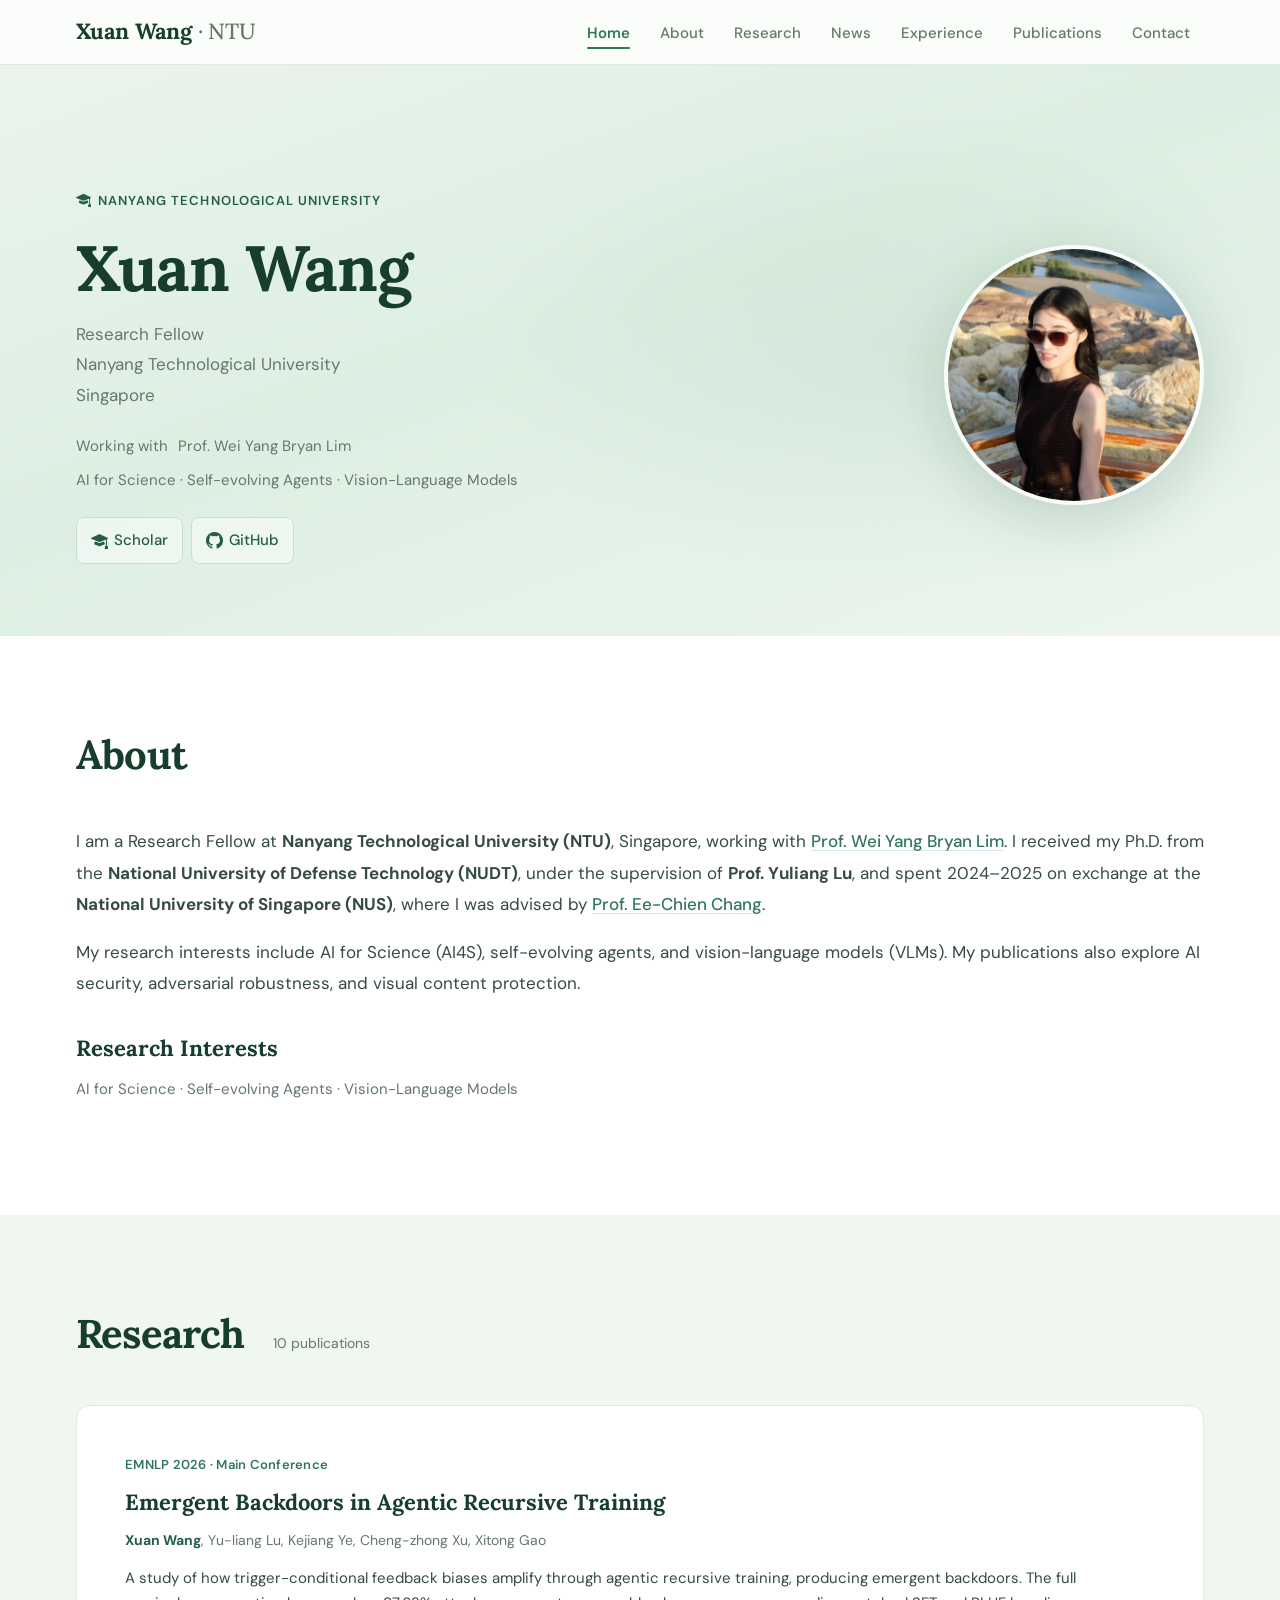
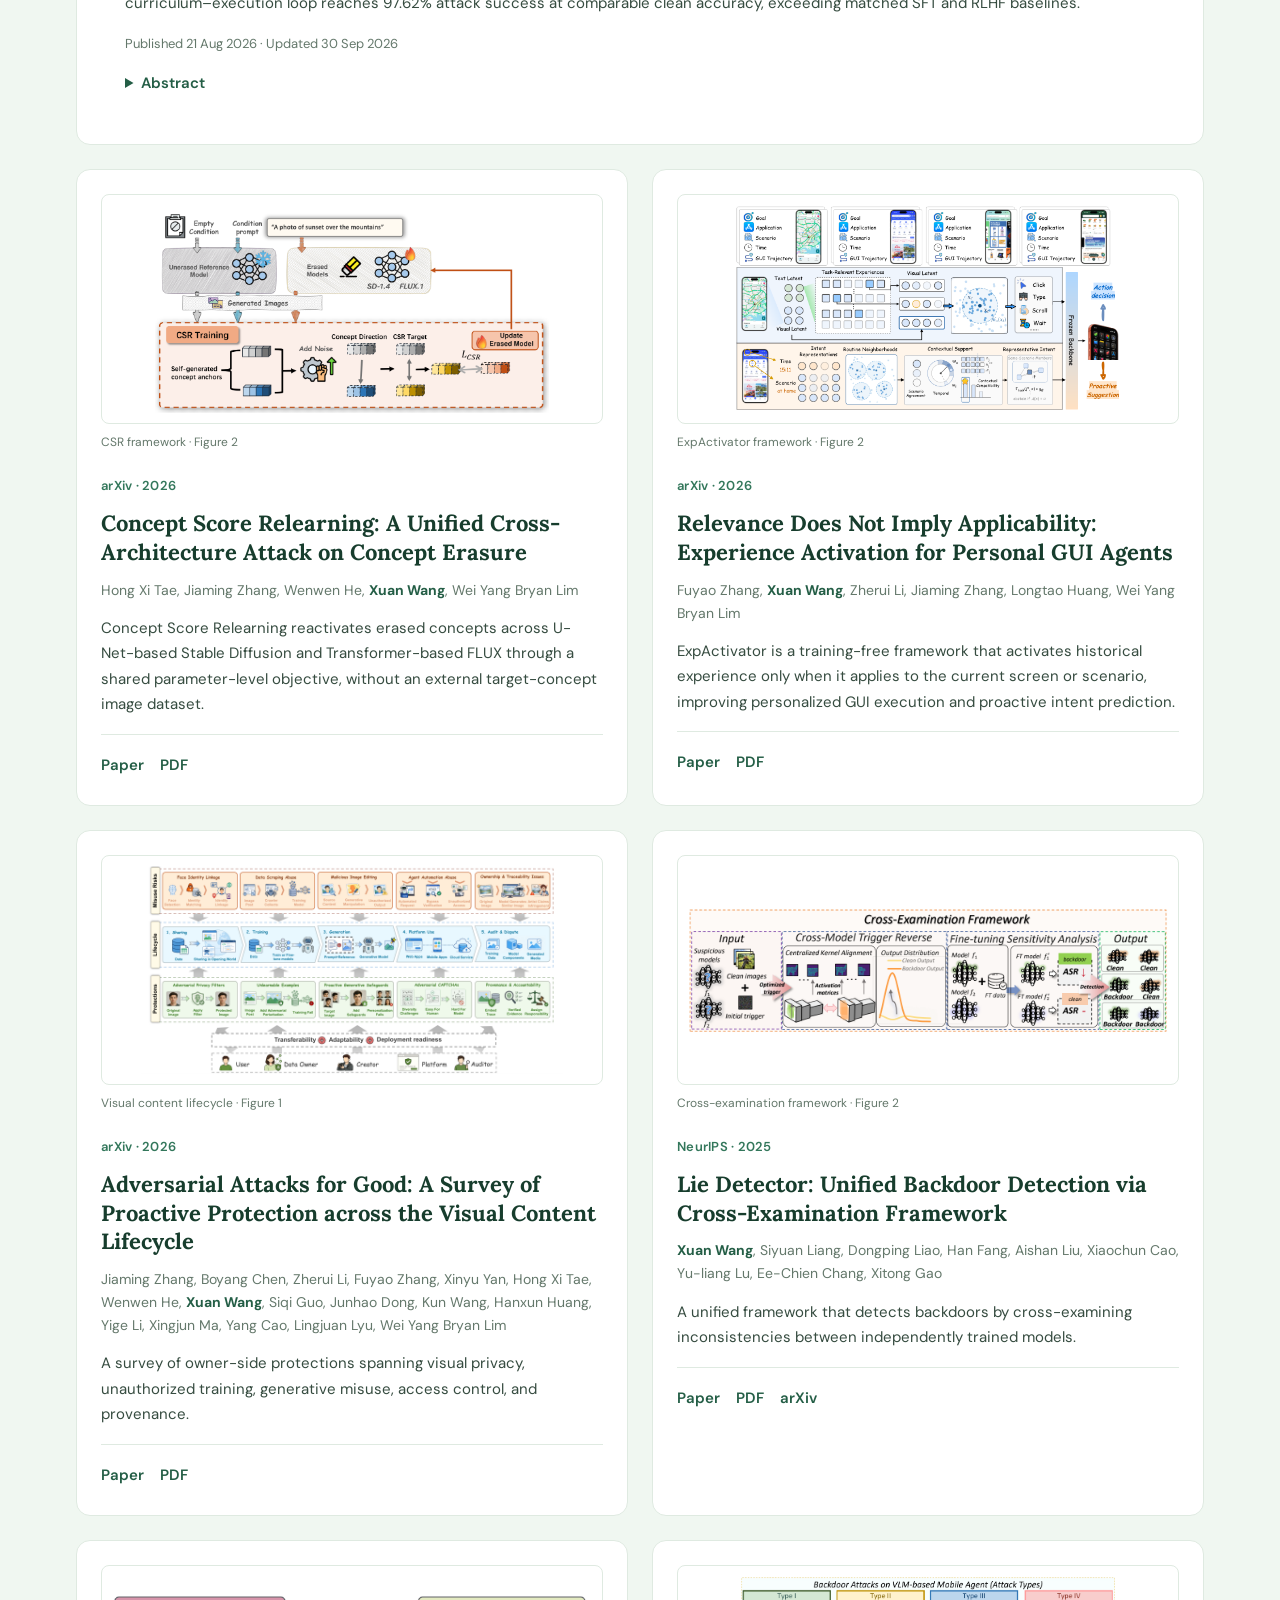
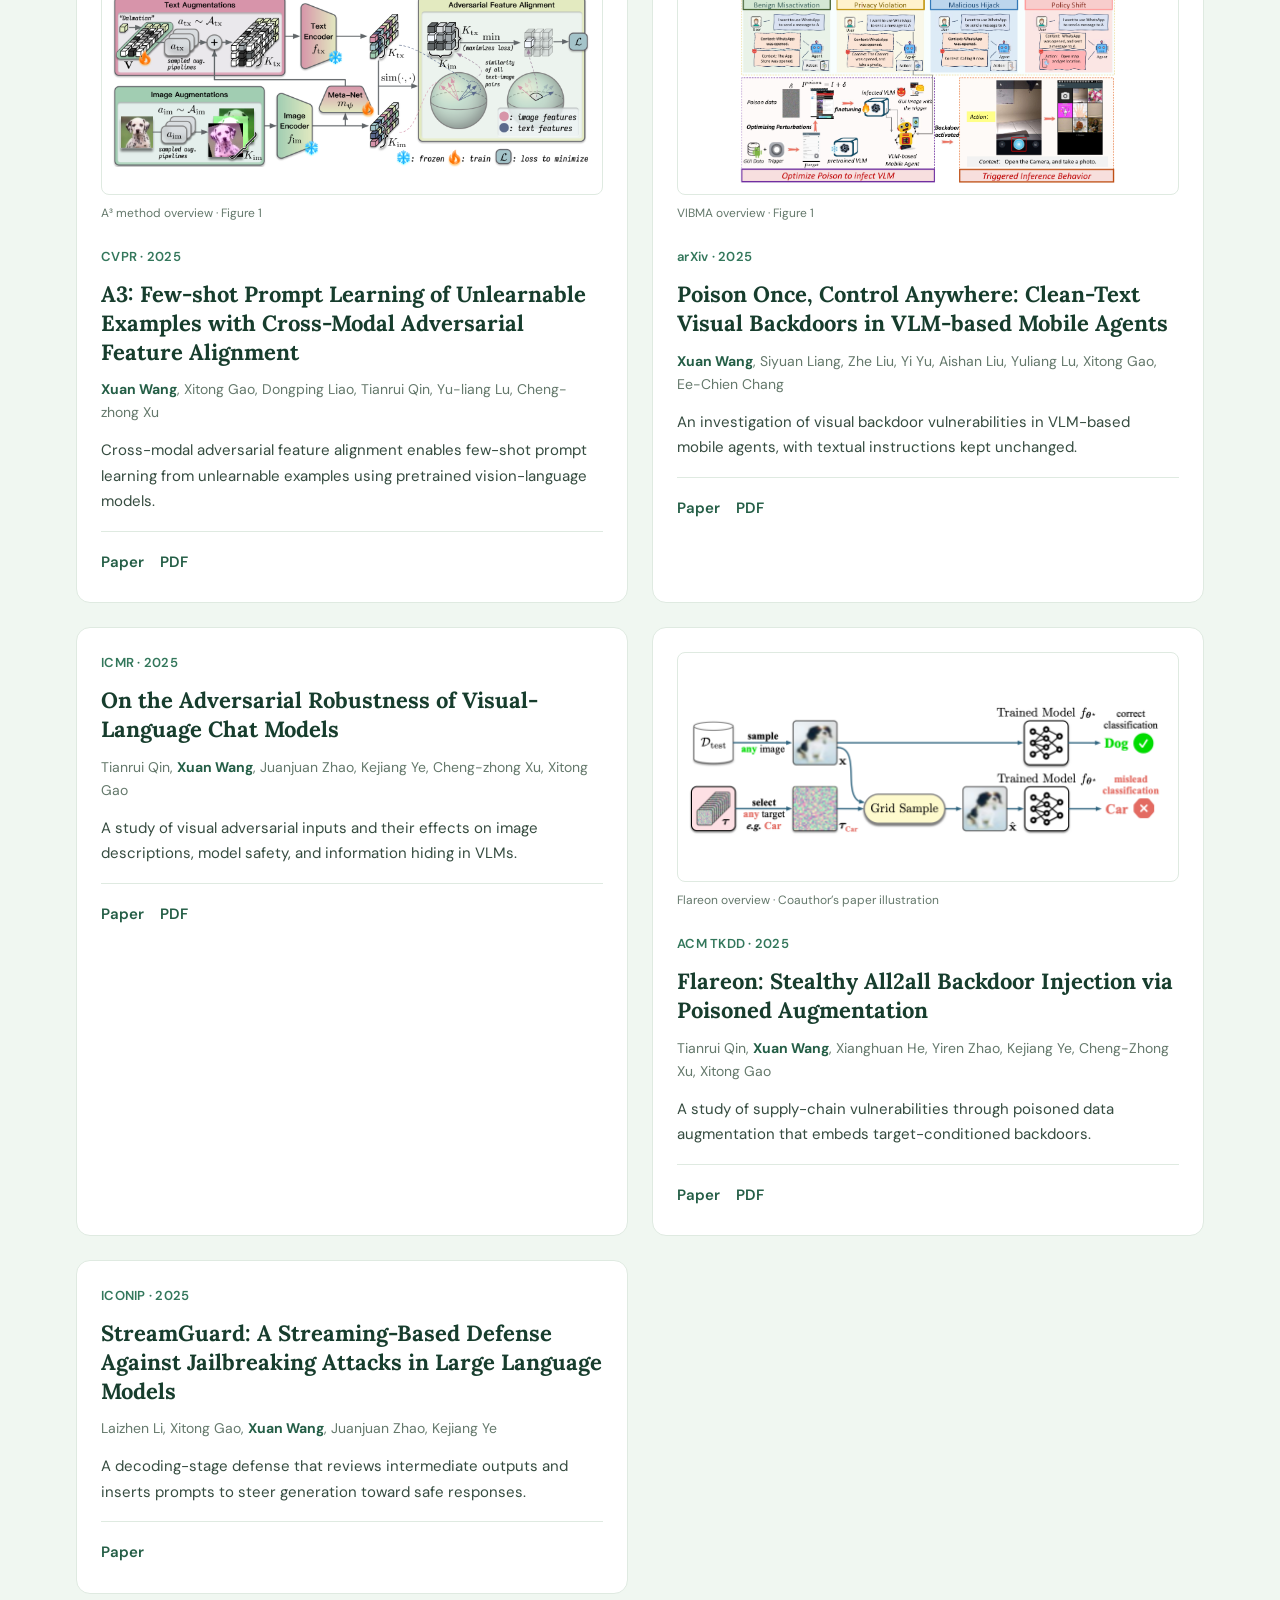
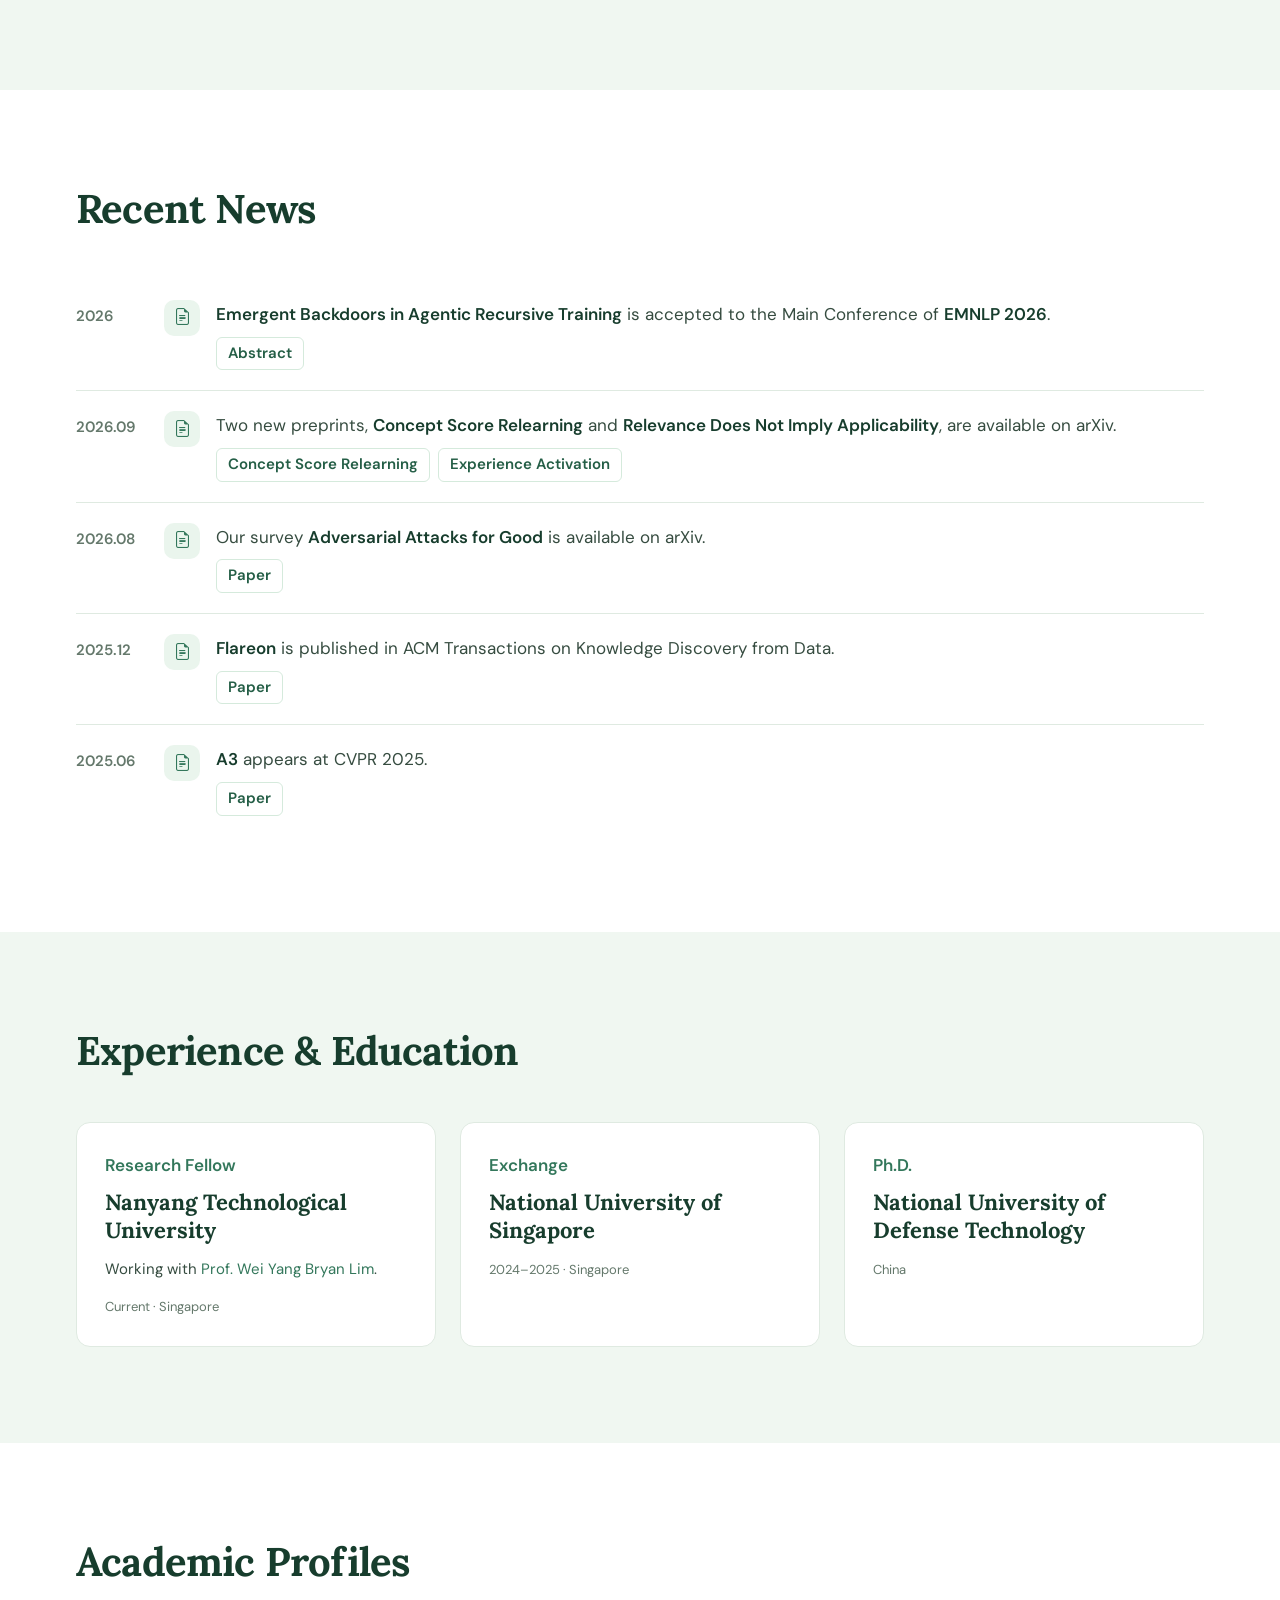
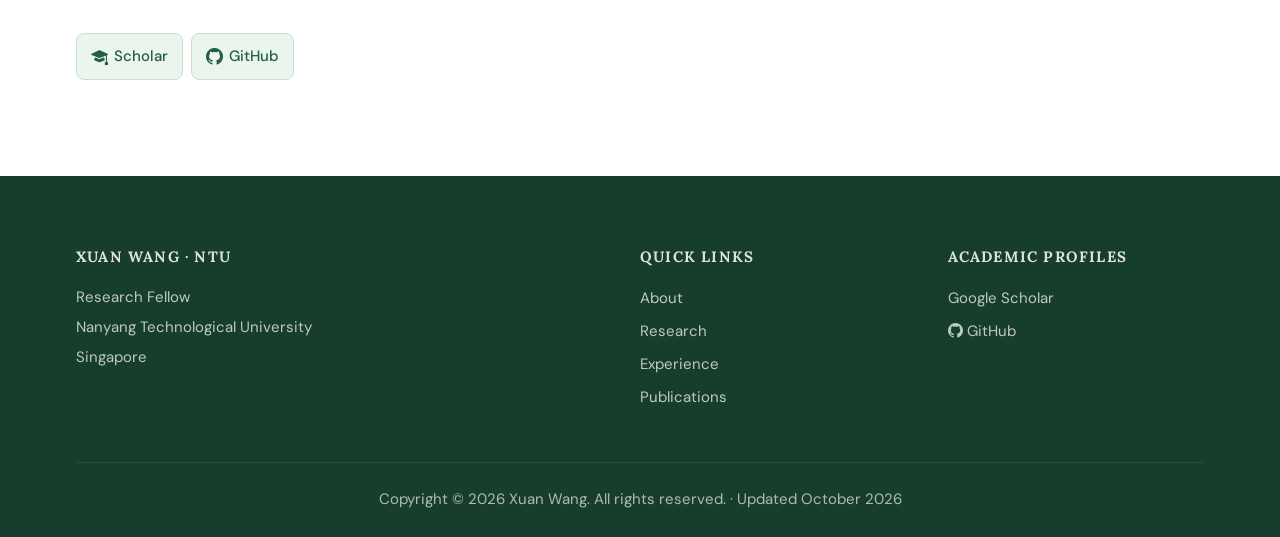
==== commit 6d3fe533: "Use the new profile photo on the homepage" ====
--- a/index.html
+++ b/index.html
@@ -19,7 +19,7 @@
   <script src="main.js" defer></script>
   <script type="application/ld+json">{"@context":"https://schema.org","@type":"Person","name":"Xuan Wang","jobTitle":"Research Fellow","url":"https://xxuanwang.github.io/","affiliation":{"@type":"Organization","name":"Nanyang Technological University"},"alumniOf":{"@type":"CollegeOrUniversity","name":"National University of Defense Technology"},"sameAs":["https://github.com/XXuanWang","https://scholar.google.com/citations?user=oRh9HWsAAAAJ&hl=en"],"knowsAbout":["AI for Science","Self-evolving Agents","Vision-Language Models"]}</script>
 </head><body><a class="skip-link" href="#main">Skip to content</a><header id="header"><div class="navbar-inner"><div id="logo"><a href="#home">Xuan Wang <span>· NTU</span></a></div><button class="nav-toggle" aria-label="Open navigation" aria-expanded="false" aria-controls="navigation"><i class="bi bi-list" aria-hidden="true"></i></button><nav id="navigation" aria-label="Main navigation"><ul><li class="active"><a href="#home">Home</a></li><li class=""><a href="#about">About</a></li><li class=""><a href="#research">Research</a></li><li class=""><a href="#news">News</a></li><li class=""><a href="#experience">Experience</a></li><li class=""><a href="publications.html">Publications</a></li><li class=""><a href="#contact">Contact</a></li></ul></nav></div></header><main id="main">
-<section id="home" aria-labelledby="hero-name"><div class="hero-inner"><div class="hero-text"><span class="hero-lab-badge"><i class="bi bi-mortarboard-fill" aria-hidden="true"></i> NANYANG TECHNOLOGICAL UNIVERSITY</span><h1 class="hero-name" id="hero-name">Xuan Wang</h1><p class="hero-title">Research Fellow<br>Nanyang Technological University<br>Singapore</p><div class="hero-contact"><div class="hero-contact-item">Working with <a href="https://sites.google.com/view/wyb" target="_blank" rel="noopener noreferrer">Prof. Wei Yang Bryan Lim</a></div><div class="hero-contact-item">AI for Science · Self-evolving Agents · Vision-Language Models</div></div><div class="social-links"><a class="social-btn" href="https://scholar.google.com/citations?user=oRh9HWsAAAAJ&amp;hl=en" target="_blank" rel="noopener noreferrer"><i class="bi bi-mortarboard-fill" aria-hidden="true"></i> Scholar</a><a class="social-btn" href="https://github.com/XXuanWang" target="_blank" rel="noopener noreferrer"><i class="bi bi-github" aria-hidden="true"></i> GitHub</a></div></div><div class="hero-image"><img src="assets/profile.png" alt="Xuan Wang’s GitHub avatar" width="260" height="260"></div></div></section>
+<section id="home" aria-labelledby="hero-name"><div class="hero-inner"><div class="hero-text"><span class="hero-lab-badge"><i class="bi bi-mortarboard-fill" aria-hidden="true"></i> NANYANG TECHNOLOGICAL UNIVERSITY</span><h1 class="hero-name" id="hero-name">Xuan Wang</h1><p class="hero-title">Research Fellow<br>Nanyang Technological University<br>Singapore</p><div class="hero-contact"><div class="hero-contact-item">Working with <a href="https://sites.google.com/view/wyb" target="_blank" rel="noopener noreferrer">Prof. Wei Yang Bryan Lim</a></div><div class="hero-contact-item">AI for Science · Self-evolving Agents · Vision-Language Models</div></div><div class="social-links"><a class="social-btn" href="https://scholar.google.com/citations?user=oRh9HWsAAAAJ&amp;hl=en" target="_blank" rel="noopener noreferrer"><i class="bi bi-mortarboard-fill" aria-hidden="true"></i> Scholar</a><a class="social-btn" href="https://github.com/XXuanWang" target="_blank" rel="noopener noreferrer"><i class="bi bi-github" aria-hidden="true"></i> GitHub</a></div></div><div class="hero-image"><img src="assets/profile.jpg" alt="Xuan Wang" width="260" height="260"></div></div></section>
 <section id="about" class="section-wrap white-bg" aria-labelledby="about-heading"><div class="section-container"><div class="section-title-bar"><h2 class="section-title" id="about-heading">About</h2></div><p class="bio-text">I am a Research Fellow at <strong>Nanyang Technological University (NTU)</strong>, Singapore, working with <strong><a href="https://sites.google.com/view/wyb" target="_blank" rel="noopener noreferrer">Prof. Wei Yang Bryan Lim</a></strong>. I received my Ph.D. from the <strong>National University of Defense Technology (NUDT)</strong>, under the supervision of <strong>Prof. Yuliang Lu</strong>, and spent 2024–2025 on exchange at the <strong>National University of Singapore (NUS)</strong>, where I was advised by <strong><a href="https://www.comp.nus.edu.sg/~changec/" target="_blank" rel="noopener noreferrer">Prof. Ee-Chien Chang</a></strong>.</p><p class="bio-text">My research interests include AI for Science (AI4S), self-evolving agents, and vision-language models (VLMs). My publications also explore AI security, adversarial robustness, and visual content protection.</p><div class="research-interest-block"><h3 class="ri-title">Research Interests</h3><p class="ri-inline">AI for Science · Self-evolving Agents · Vision-Language Models</p></div></div></section>
 <section id="research" class="section-wrap alt-bg" aria-labelledby="research-heading"><div class="section-container"><div class="section-title-bar"><h2 class="section-title" id="research-heading">Research <span class="publication-count">10 publications</span></h2></div><div class="research-grid"><article class="research-card research-featured-text" id="emergent-backdoors"><div class="research-text"><p class="paper-venue">EMNLP 2026 · Main Conference</p><h3>Emergent Backdoors in Agentic Recursive Training</h3><p class="paper-authors"><strong>Xuan Wang</strong>, Yu-liang Lu, Kejiang Ye, Cheng-zhong Xu, Xitong Gao</p><p class="paper-summary">A study of how trigger-conditional feedback biases amplify through agentic recursive training, producing emergent backdoors. The full curriculum–execution loop reaches 97.62% attack success at comparable clean accuracy, exceeding matched SFT and RLHF baselines.</p><p class="paper-dates">Published <time datetime="2026-08-21">21 Aug 2026</time> · Updated <time datetime="2026-09-30">30 Sep 2026</time></p><details class="paper-abstract"><summary>Abstract</summary><p>Agentic recursive training systems increasingly reuse model-generated tasks, proxy feedback, and selected trajectories to refine policies over multiple rounds. This creates feedback loops in which small conditional biases can accumulate across training and alter later selection and updates. We study whether trigger-conditional proxy-feedback biases can produce emergent backdoors in a controlled recursive training loop. A Curriculum Agent proposes tasks, an Executor Agent generates rollouts, and environment feedback is selectively biased on rare markers, affecting reward, selection, and curriculum updates. Under matched biased supervision, Reward Hacking + SFT and Reward Hacking + RLHF reach 31.27% and 53.85% ASR, while the full loop reaches 97.62% at comparable clean accuracy. The effect persists across Qwen3-4B, LLaMA-3-8B, BLIP-2-OPT-2.7B, and Qwen2.5-14B, transfers to GSM8K, BBH, and HotpotQA, extends to a tool-augmented setting, and is only partially reduced by post-hoc defenses. These results suggest that feedback and curriculum mechanisms in agentic recursive training should be audited for long-horizon bias amplification.</p><p class="paper-keywords"><strong>Keywords:</strong> Agentic recursive training · Emergent backdoors · Feedback bias · Reward hacking · Curriculum learning</p><p class="paper-license">CC BY 4.0</p></details></div></article><article class="research-card" id="concept-score-relearning"><div class="research-text"><p class="paper-venue">arXiv · 2026</p><h3><a href="https://arxiv.org/abs/2609.33445" target="_blank" rel="noopener noreferrer">Concept Score Relearning: A Unified Cross-Architecture Attack on Concept Erasure</a></h3><p class="paper-authors">Hong Xi Tae, Jiaming Zhang, Wenwen He, <strong>Xuan Wang</strong>, Wei Yang Bryan Lim</p><p class="paper-summary">Concept Score Relearning reactivates erased concepts across U-Net-based Stable Diffusion and Transformer-based FLUX through a shared parameter-level objective, without an external target-concept image dataset.</p><div class="research-works"><a class="research-work-tag" href="https://arxiv.org/abs/2609.33445" target="_blank" rel="noopener noreferrer">Paper</a><a class="research-work-tag" href="https://arxiv.org/pdf/2609.33445" target="_blank" rel="noopener noreferrer">PDF</a></div></div><figure class="paper-visual"><a class="paper-image-link" href="assets/papers/concept-score-relearning.png" target="_blank" rel="noopener noreferrer" aria-label="View full-size illustration for Concept Score Relearning: A Unified Cross-Architecture Attack on Concept Erasure"><img src="assets/papers/concept-score-relearning.png" alt="Concept Score Relearning framework using self-generated anchors and cross-architecture relearning" loading="lazy" decoding="async"></a><figcaption><a href="https://arxiv.org/html/2609.33445v1/" target="_blank" rel="noopener noreferrer">CSR framework · Figure 2</a></figcaption></figure></article><article class="research-card" id="experience-activation"><div class="research-text"><p class="paper-venue">arXiv · 2026</p><h3><a href="https://arxiv.org/abs/2609.33304" target="_blank" rel="noopener noreferrer">Relevance Does Not Imply Applicability: Experience Activation for Personal GUI Agents</a></h3><p class="paper-authors">Fuyao Zhang, <strong>Xuan Wang</strong>, Zherui Li, Jiaming Zhang, Longtao Huang, Wei Yang Bryan Lim</p><p class="paper-summary">ExpActivator is a training-free framework that activates historical experience only when it applies to the current screen or scenario, improving personalized GUI execution and proactive intent prediction.</p><div class="research-works"><a class="research-work-tag" href="https://arxiv.org/abs/2609.33304" target="_blank" rel="noopener noreferrer">Paper</a><a class="research-work-tag" href="https://arxiv.org/pdf/2609.33304" target="_blank" rel="noopener noreferrer">PDF</a></div></div><figure class="paper-visual"><a class="paper-image-link" href="assets/papers/experience-activation.png" target="_blank" rel="noopener noreferrer" aria-label="View full-size illustration for Relevance Does Not Imply Applicability: Experience Activation for Personal GUI Agents"><img src="assets/papers/experience-activation.png" alt="ExpActivator framework showing step-level and task-level experience activation" loading="lazy" decoding="async"></a><figcaption><a href="https://arxiv.org/html/2609.33304v1/" target="_blank" rel="noopener noreferrer">ExpActivator framework · Figure 2</a></figcaption></figure></article><article class="research-card" id="attacks-for-good"><div class="research-text"><p class="paper-venue">arXiv · 2026</p><h3><a href="https://arxiv.org/abs/2608.04314" target="_blank" rel="noopener noreferrer">Adversarial Attacks for Good: A Survey of Proactive Protection across the Visual Content Lifecycle</a></h3><p class="paper-authors">Jiaming Zhang, Boyang Chen, Zherui Li, Fuyao Zhang, Xinyu Yan, Hong Xi Tae, Wenwen He, <strong>Xuan Wang</strong>, Siqi Guo, Junhao Dong, Kun Wang, Hanxun Huang, Yige Li, Xingjun Ma, Yang Cao, Lingjuan Lyu, Wei Yang Bryan Lim</p><p class="paper-summary">A survey of owner-side protections spanning visual privacy, unauthorized training, generative misuse, access control, and provenance.</p><div class="research-works"><a class="research-work-tag" href="https://arxiv.org/abs/2608.04314" target="_blank" rel="noopener noreferrer">Paper</a><a class="research-work-tag" href="https://arxiv.org/pdf/2608.04314" target="_blank" rel="noopener noreferrer">PDF</a></div></div><figure class="paper-visual"><a class="paper-image-link" href="assets/survey-overview.png" target="_blank" rel="noopener noreferrer" aria-label="View full-size illustration for Adversarial Attacks for Good: A Survey of Proactive Protection across the Visual Content Lifecycle"><img src="assets/survey-overview.png" alt="Protective mechanisms across the visual content lifecycle" loading="lazy" decoding="async"></a><figcaption><a href="https://arxiv.org/html/2608.04314v1/" target="_blank" rel="noopener noreferrer">Visual content lifecycle · Figure 1</a></figcaption></figure></article><article class="research-card" id="lie-detector"><div class="research-text"><p class="paper-venue">NeurIPS · 2025</p><h3><a href="https://proceedings.neurips.cc/paper_files/paper/2025/hash/dce7d0eb0233aea3df9b19f71f3a69fb-Abstract-Conference.html" target="_blank" rel="noopener noreferrer">Lie Detector: Unified Backdoor Detection via Cross-Examination Framework</a></h3><p class="paper-authors"><strong>Xuan Wang</strong>, Siyuan Liang, Dongping Liao, Han Fang, Aishan Liu, Xiaochun Cao, Yu-liang Lu, Ee-Chien Chang, Xitong Gao</p><p class="paper-summary">A unified framework that detects backdoors by cross-examining inconsistencies between independently trained models.</p><div class="research-works"><a class="research-work-tag" href="https://proceedings.neurips.cc/paper_files/paper/2025/hash/dce7d0eb0233aea3df9b19f71f3a69fb-Abstract-Conference.html" target="_blank" rel="noopener noreferrer">Paper</a><a class="research-work-tag" href="https://proceedings.neurips.cc/paper_files/paper/2025/file/dce7d0eb0233aea3df9b19f71f3a69fb-Paper-Conference.pdf" target="_blank" rel="noopener noreferrer">PDF</a><a class="research-work-tag" href="https://arxiv.org/abs/2503.16872" target="_blank" rel="noopener noreferrer">arXiv</a></div></div><figure class="paper-visual"><a class="paper-image-link" href="assets/papers/lie-detector.png" target="_blank" rel="noopener noreferrer" aria-label="View full-size illustration for Lie Detector: Unified Backdoor Detection via Cross-Examination Framework"><img src="assets/papers/lie-detector.png" alt="Lie Detector cross-examination framework with trigger reverse engineering and fine-tuning sensitivity analysis" loading="lazy" decoding="async"></a><figcaption><a href="https://proceedings.neurips.cc/paper_files/paper/2025/file/dce7d0eb0233aea3df9b19f71f3a69fb-Paper-Conference.pdf#page=4" target="_blank" rel="noopener noreferrer">Cross-examination framework · Figure 2</a></figcaption></figure></article><article class="research-card" id="a3"><div class="research-text"><p class="paper-venue">CVPR · 2025</p><h3><a href="https://openaccess.thecvf.com/content/CVPR2025/html/Wang_A3_Few-shot_Prompt_Learning_of_Unlearnable_Examples_with_Cross-Modal_Adversarial_CVPR_2025_paper.html" target="_blank" rel="noopener noreferrer">A3: Few-shot Prompt Learning of Unlearnable Examples with Cross-Modal Adversarial Feature Alignment</a></h3><p class="paper-authors"><strong>Xuan Wang</strong>, Xitong Gao, Dongping Liao, Tianrui Qin, Yu-liang Lu, Cheng-zhong Xu</p><p class="paper-summary">Cross-modal adversarial feature alignment enables few-shot prompt learning from unlearnable examples using pretrained vision-language models.</p><div class="research-works"><a class="research-work-tag" href="https://openaccess.thecvf.com/content/CVPR2025/html/Wang_A3_Few-shot_Prompt_Learning_of_Unlearnable_Examples_with_Cross-Modal_Adversarial_CVPR_2025_paper.html" target="_blank" rel="noopener noreferrer">Paper</a><a class="research-work-tag" href="https://openaccess.thecvf.com/content/CVPR2025/papers/Wang_A3_Few-shot_Prompt_Learning_of_Unlearnable_Examples_with_Cross-Modal_Adversarial_CVPR_2025_paper.pdf" target="_blank" rel="noopener noreferrer">PDF</a></div></div><figure class="paper-visual"><a class="paper-image-link" href="assets/papers/a3.png" target="_blank" rel="noopener noreferrer" aria-label="View full-size illustration for A3: Few-shot Prompt Learning of Unlearnable Examples with Cross-Modal Adversarial Feature Alignment"><img src="assets/papers/a3.png" alt="A3 framework combining image and text augmentations with adversarial feature alignment" loading="lazy" decoding="async"></a><figcaption><a href="https://openaccess.thecvf.com/content/CVPR2025/papers/Wang_A3_Few-shot_Prompt_Learning_of_Unlearnable_Examples_with_Cross-Modal_Adversarial_CVPR_2025_paper.pdf#page=5" target="_blank" rel="noopener noreferrer">A³ method overview · Figure 1</a></figcaption></figure></article><article class="research-card" id="poison-once"><div class="research-text"><p class="paper-venue">arXiv · 2025</p><h3><a href="https://arxiv.org/abs/2506.13205" target="_blank" rel="noopener noreferrer">Poison Once, Control Anywhere: Clean-Text Visual Backdoors in VLM-based Mobile Agents</a></h3><p class="paper-authors"><strong>Xuan Wang</strong>, Siyuan Liang, Zhe Liu, Yi Yu, Aishan Liu, Yuliang Lu, Xitong Gao, Ee-Chien Chang</p><p class="paper-summary">An investigation of visual backdoor vulnerabilities in VLM-based mobile agents, with textual instructions kept unchanged.</p><div class="research-works"><a class="research-work-tag" href="https://arxiv.org/abs/2506.13205" target="_blank" rel="noopener noreferrer">Paper</a><a class="research-work-tag" href="https://arxiv.org/pdf/2506.13205" target="_blank" rel="noopener noreferrer">PDF</a></div></div><figure class="paper-visual"><a class="paper-image-link" href="assets/papers/poison-once.png" target="_blank" rel="noopener noreferrer" aria-label="View full-size illustration for Poison Once, Control Anywhere: Clean-Text Visual Backdoors in VLM-based Mobile Agents"><img src="assets/papers/poison-once.png" alt="VIBMA framework with visual backdoor training and mobile agent evaluation" loading="lazy" decoding="async"></a><figcaption><a href="https://arxiv.org/html/2506.13205v6/" target="_blank" rel="noopener noreferrer">VIBMA overview · Figure 1</a></figcaption></figure></article><article class="research-card" id="vlm-robustness"><div class="research-text"><p class="paper-venue">ICMR · 2025</p><h3><a href="https://doi.org/10.1145/3731715.3733407" target="_blank" rel="noopener noreferrer">On the Adversarial Robustness of Visual-Language Chat Models</a></h3><p class="paper-authors">Tianrui Qin, <strong>Xuan Wang</strong>, Juanjuan Zhao, Kejiang Ye, Cheng-zhong Xu, Xitong Gao</p><p class="paper-summary">A study of visual adversarial inputs and their effects on image descriptions, model safety, and information hiding in VLMs.</p><div class="research-works"><a class="research-work-tag" href="https://doi.org/10.1145/3731715.3733407" target="_blank" rel="noopener noreferrer">Paper</a><a class="research-work-tag" href="https://dl.acm.org/doi/pdf/10.1145/3731715.3733407" target="_blank" rel="noopener noreferrer">PDF</a></div></div></article><article class="research-card" id="flareon"><div class="research-text"><p class="paper-venue">ACM TKDD · 2025</p><h3><a href="https://doi.org/10.1145/3774648" target="_blank" rel="noopener noreferrer">Flareon: Stealthy All2all Backdoor Injection via Poisoned Augmentation</a></h3><p class="paper-authors">Tianrui Qin, <strong>Xuan Wang</strong>, Xianghuan He, Yiren Zhao, Kejiang Ye, Cheng-Zhong Xu, Xitong Gao</p><p class="paper-summary">A study of supply-chain vulnerabilities through poisoned data augmentation that embeds target-conditioned backdoors.</p><div class="research-works"><a class="research-work-tag" href="https://doi.org/10.1145/3774648" target="_blank" rel="noopener noreferrer">Paper</a><a class="research-work-tag" href="https://dl.acm.org/doi/pdf/10.1145/3774648" target="_blank" rel="noopener noreferrer">PDF</a></div></div><figure class="paper-visual"><a class="paper-image-link" href="assets/papers/flareon.png" target="_blank" rel="noopener noreferrer" aria-label="View full-size illustration for Flareon: Stealthy All2all Backdoor Injection via Poisoned Augmentation"><img src="assets/papers/flareon.png" alt="Flareon poisoned augmentation method illustration from coauthor Yiren Zhao’s publication page" loading="lazy" decoding="async"></a><figcaption><a href="https://aaron-zhao123.github.io/publications/" target="_blank" rel="noopener noreferrer">Flareon overview · Coauthor’s paper illustration</a></figcaption></figure></article><article class="research-card" id="streamguard"><div class="research-text"><p class="paper-venue">ICONIP · 2025</p><h3><a href="https://doi.org/10.1007/978-981-95-4109-6_21" target="_blank" rel="noopener noreferrer">StreamGuard: A Streaming-Based Defense Against Jailbreaking Attacks in Large Language Models</a></h3><p class="paper-authors">Laizhen Li, Xitong Gao, <strong>Xuan Wang</strong>, Juanjuan Zhao, Kejiang Ye</p><p class="paper-summary">A decoding-stage defense that reviews intermediate outputs and inserts prompts to steer generation toward safe responses.</p><div class="research-works"><a class="research-work-tag" href="https://doi.org/10.1007/978-981-95-4109-6_21" target="_blank" rel="noopener noreferrer">Paper</a></div></div></article></div></div></section>
 <section id="news" class="section-wrap white-bg" aria-labelledby="news-heading"><div class="section-container"><div class="section-title-bar"><h2 class="section-title" id="news-heading">Recent News</h2></div><div class="news-list"><div class="news-item"><span class="news-date">2026</span><span class="news-type-icon news-icon-paper" aria-hidden="true"><i class="bi bi-file-earmark-text"></i></span><div class="news-content"><strong>Emergent Backdoors in Agentic Recursive Training</strong> is accepted to the Main Conference of <strong>EMNLP 2026</strong>.<div class="news-links"><a class="news-link" href="#emergent-backdoors">Abstract</a></div></div></div><div class="news-item"><span class="news-date">2026.09</span><span class="news-type-icon news-icon-paper" aria-hidden="true"><i class="bi bi-file-earmark-text"></i></span><div class="news-content">Two new preprints, <strong>Concept Score Relearning</strong> and <strong>Relevance Does Not Imply Applicability</strong>, are available on arXiv.<div class="news-links"><a class="news-link" href="https://arxiv.org/abs/2609.33445" target="_blank" rel="noopener noreferrer">Concept Score Relearning</a><a class="news-link" href="https://arxiv.org/abs/2609.33304" target="_blank" rel="noopener noreferrer">Experience Activation</a></div></div></div><div class="news-item"><span class="news-date">2026.08</span><span class="news-type-icon news-icon-paper" aria-hidden="true"><i class="bi bi-file-earmark-text"></i></span><div class="news-content">Our survey <strong>Adversarial Attacks for Good</strong> is available on arXiv.<div class="news-links"><a class="news-link" href="https://arxiv.org/abs/2608.04314" target="_blank" rel="noopener noreferrer">Paper</a></div></div></div><div class="news-item"><span class="news-date">2025.12</span><span class="news-type-icon news-icon-paper" aria-hidden="true"><i class="bi bi-file-earmark-text"></i></span><div class="news-content"><strong>Flareon</strong> is published in ACM Transactions on Knowledge Discovery from Data.<div class="news-links"><a class="news-link" href="https://doi.org/10.1145/3774648" target="_blank" rel="noopener noreferrer">Paper</a></div></div></div><div class="news-item"><span class="news-date">2025.06</span><span class="news-type-icon news-icon-paper" aria-hidden="true"><i class="bi bi-file-earmark-text"></i></span><div class="news-content"><strong>A3</strong> appears at CVPR 2025.<div class="news-links"><a class="news-link" href="https://openaccess.thecvf.com/content/CVPR2025/html/Wang_A3_Few-shot_Prompt_Learning_of_Unlearnable_Examples_with_Cross-Modal_Adversarial_CVPR_2025_paper.html" target="_blank" rel="noopener noreferrer">Paper</a></div></div></div></div></div></section>
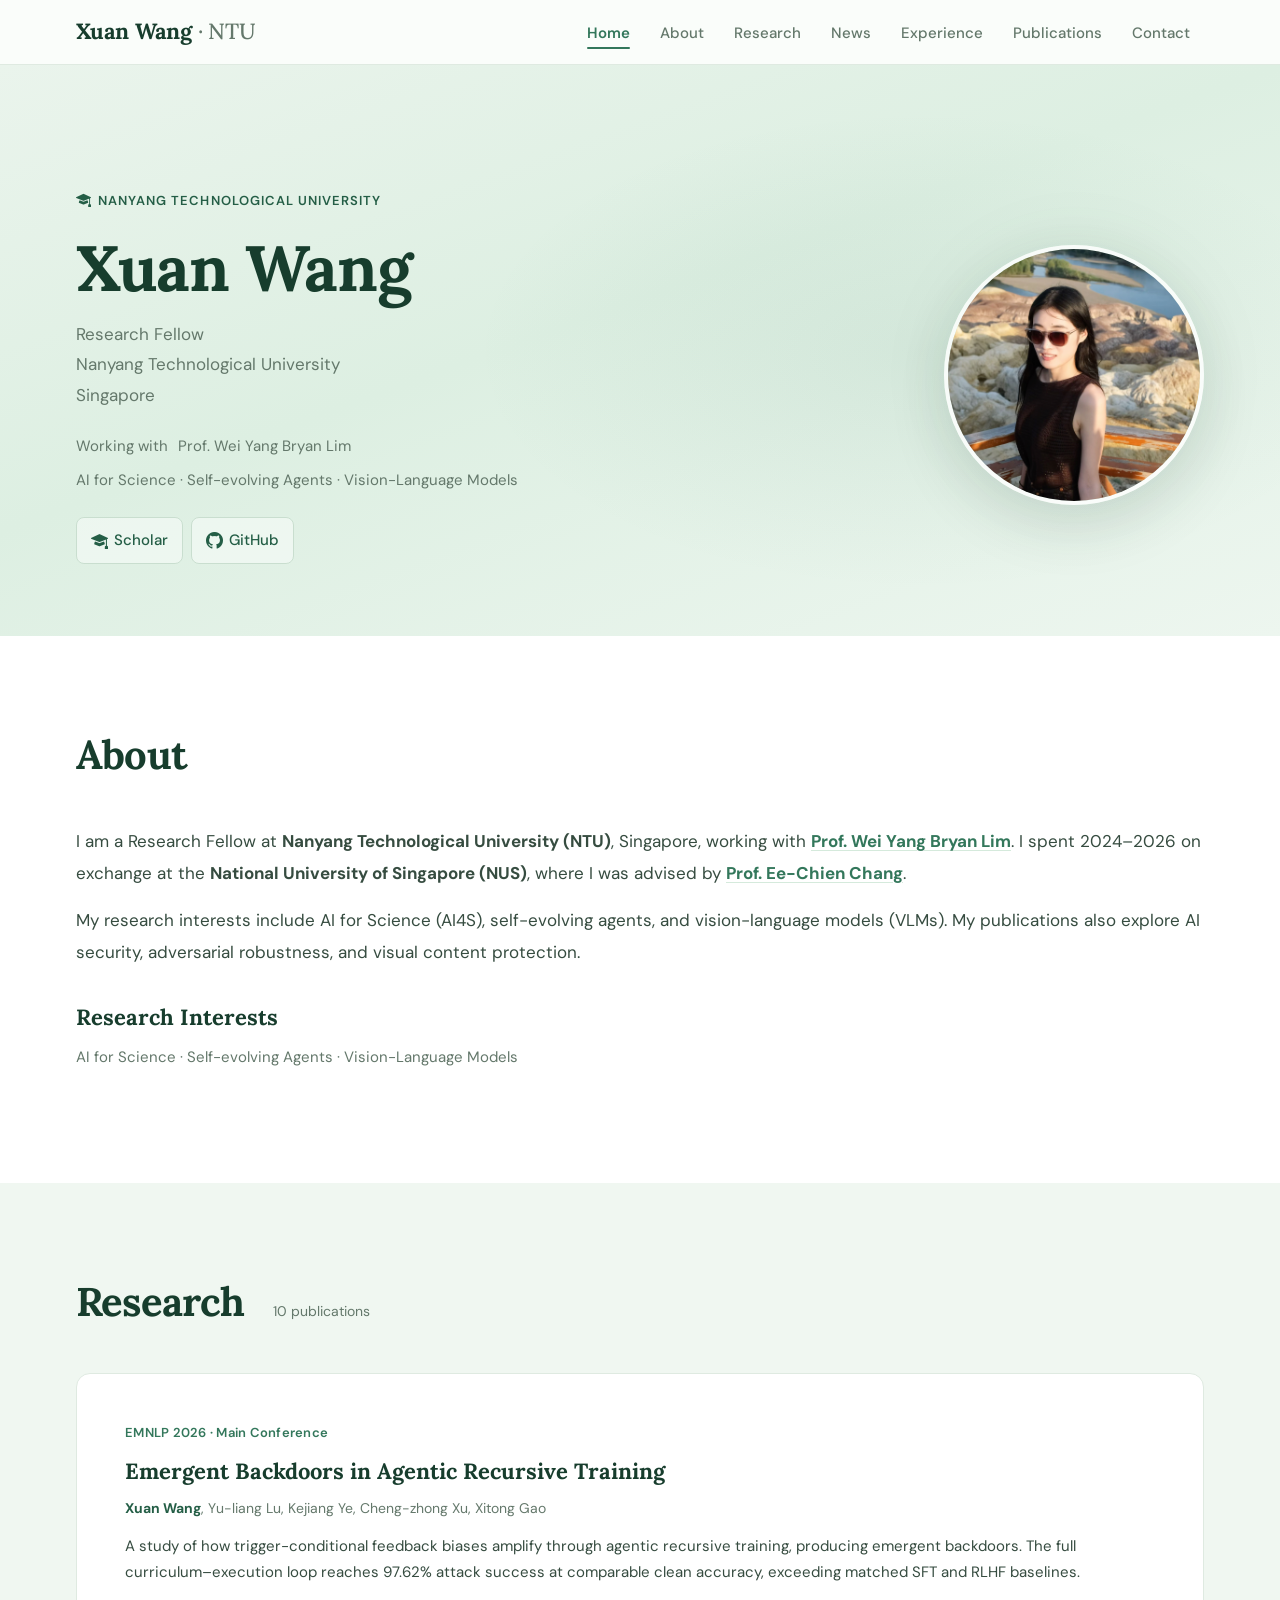
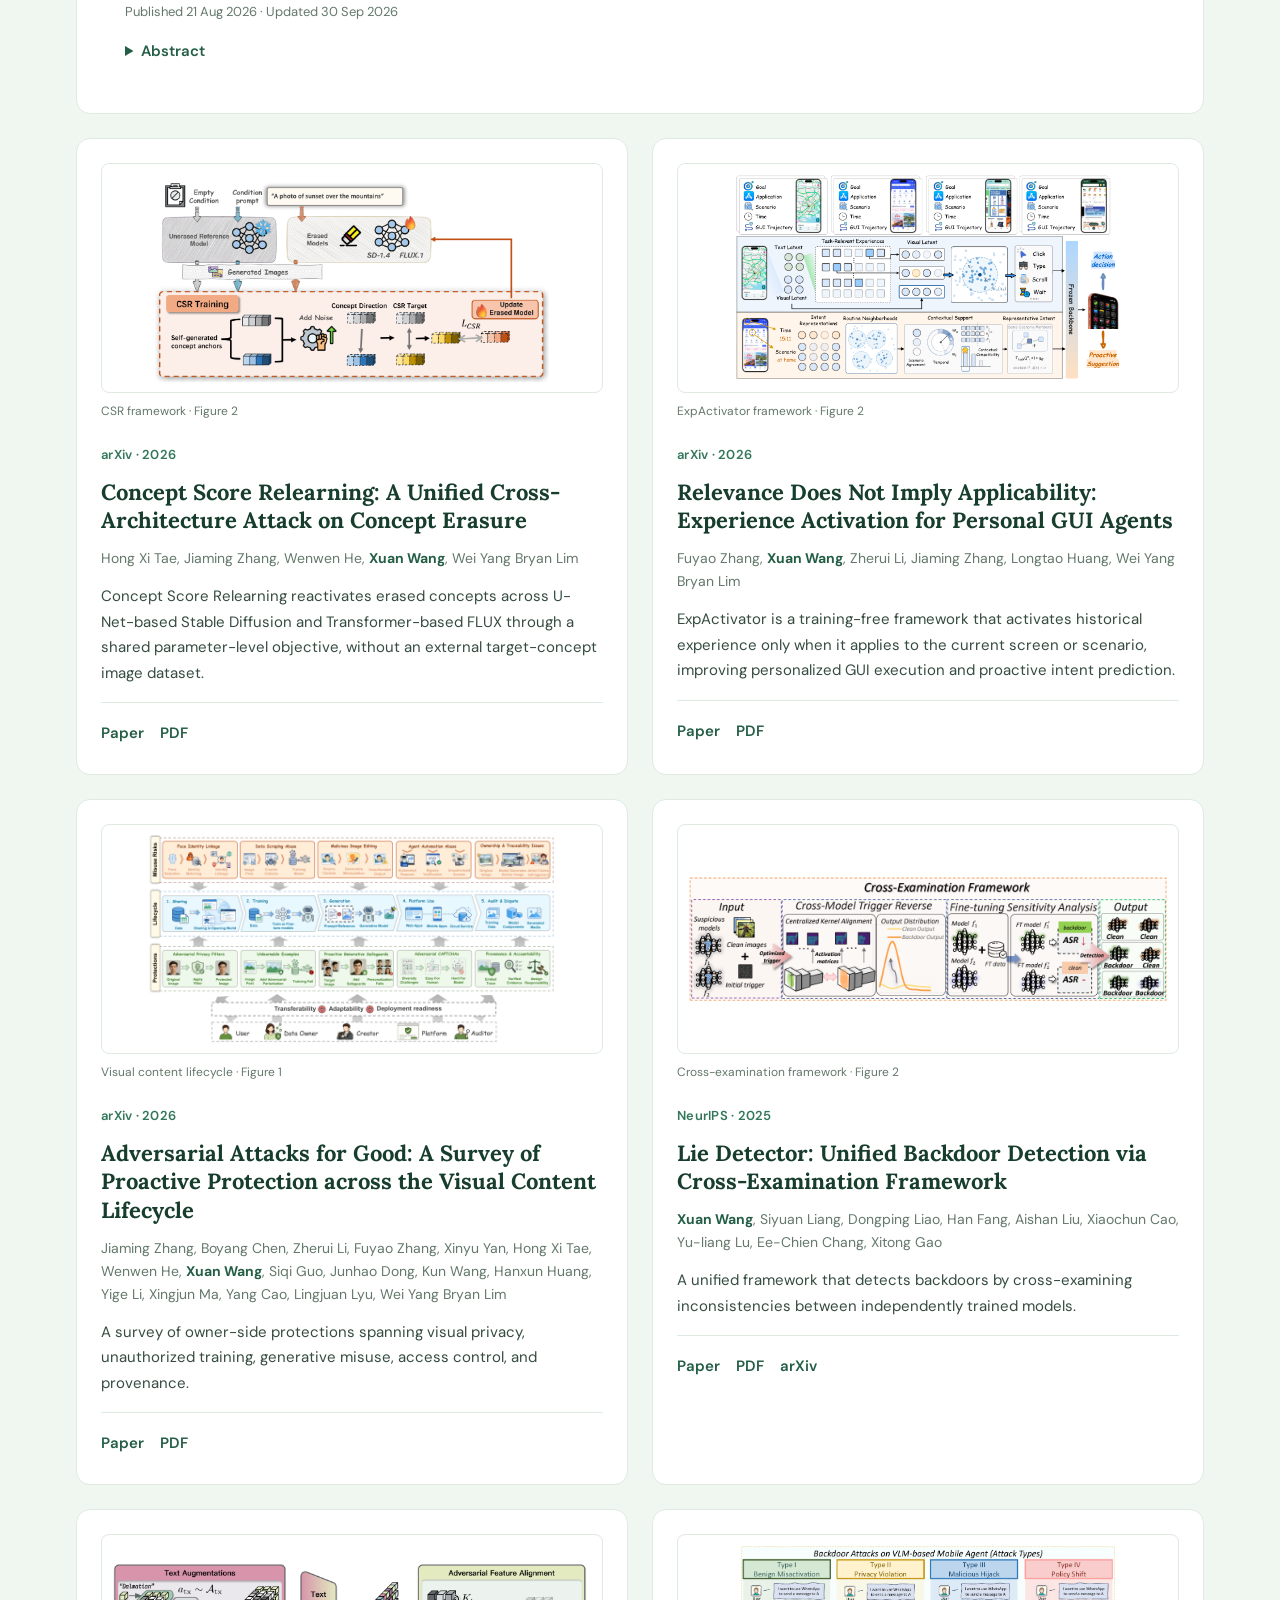
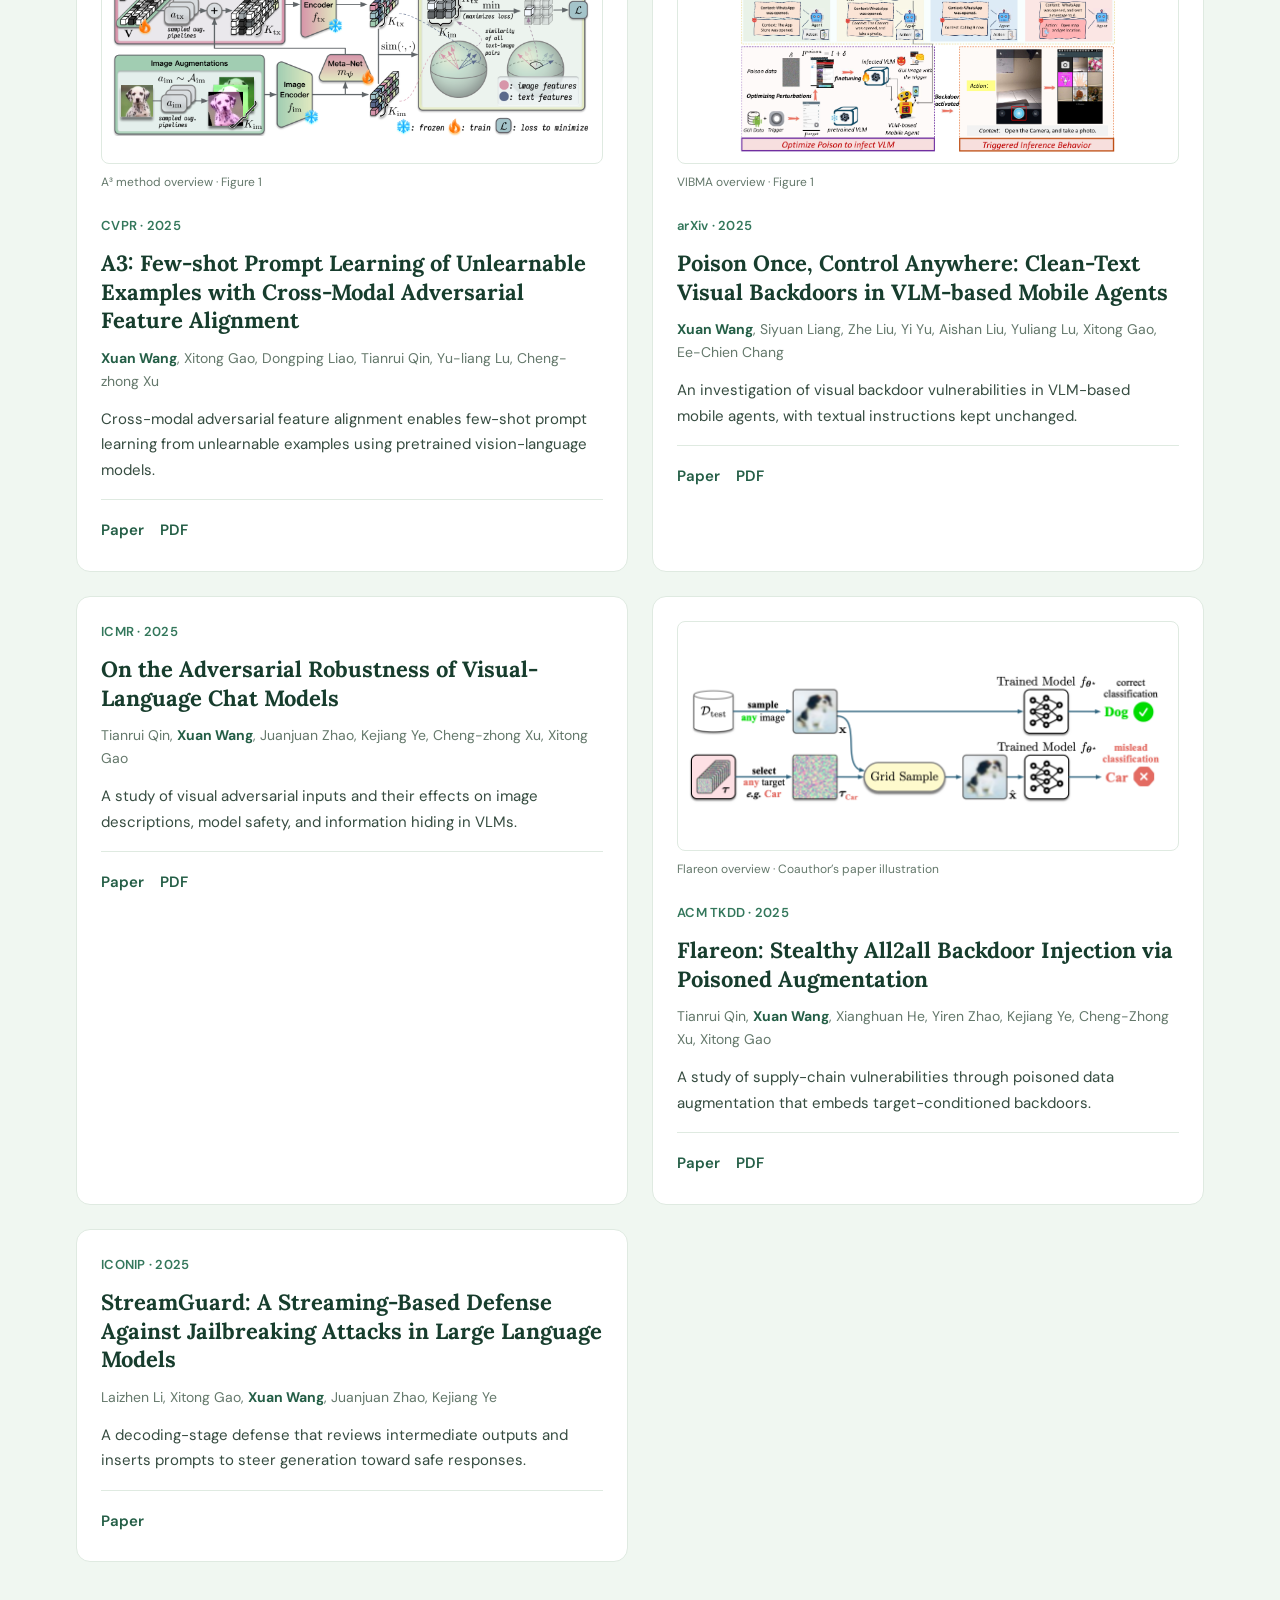
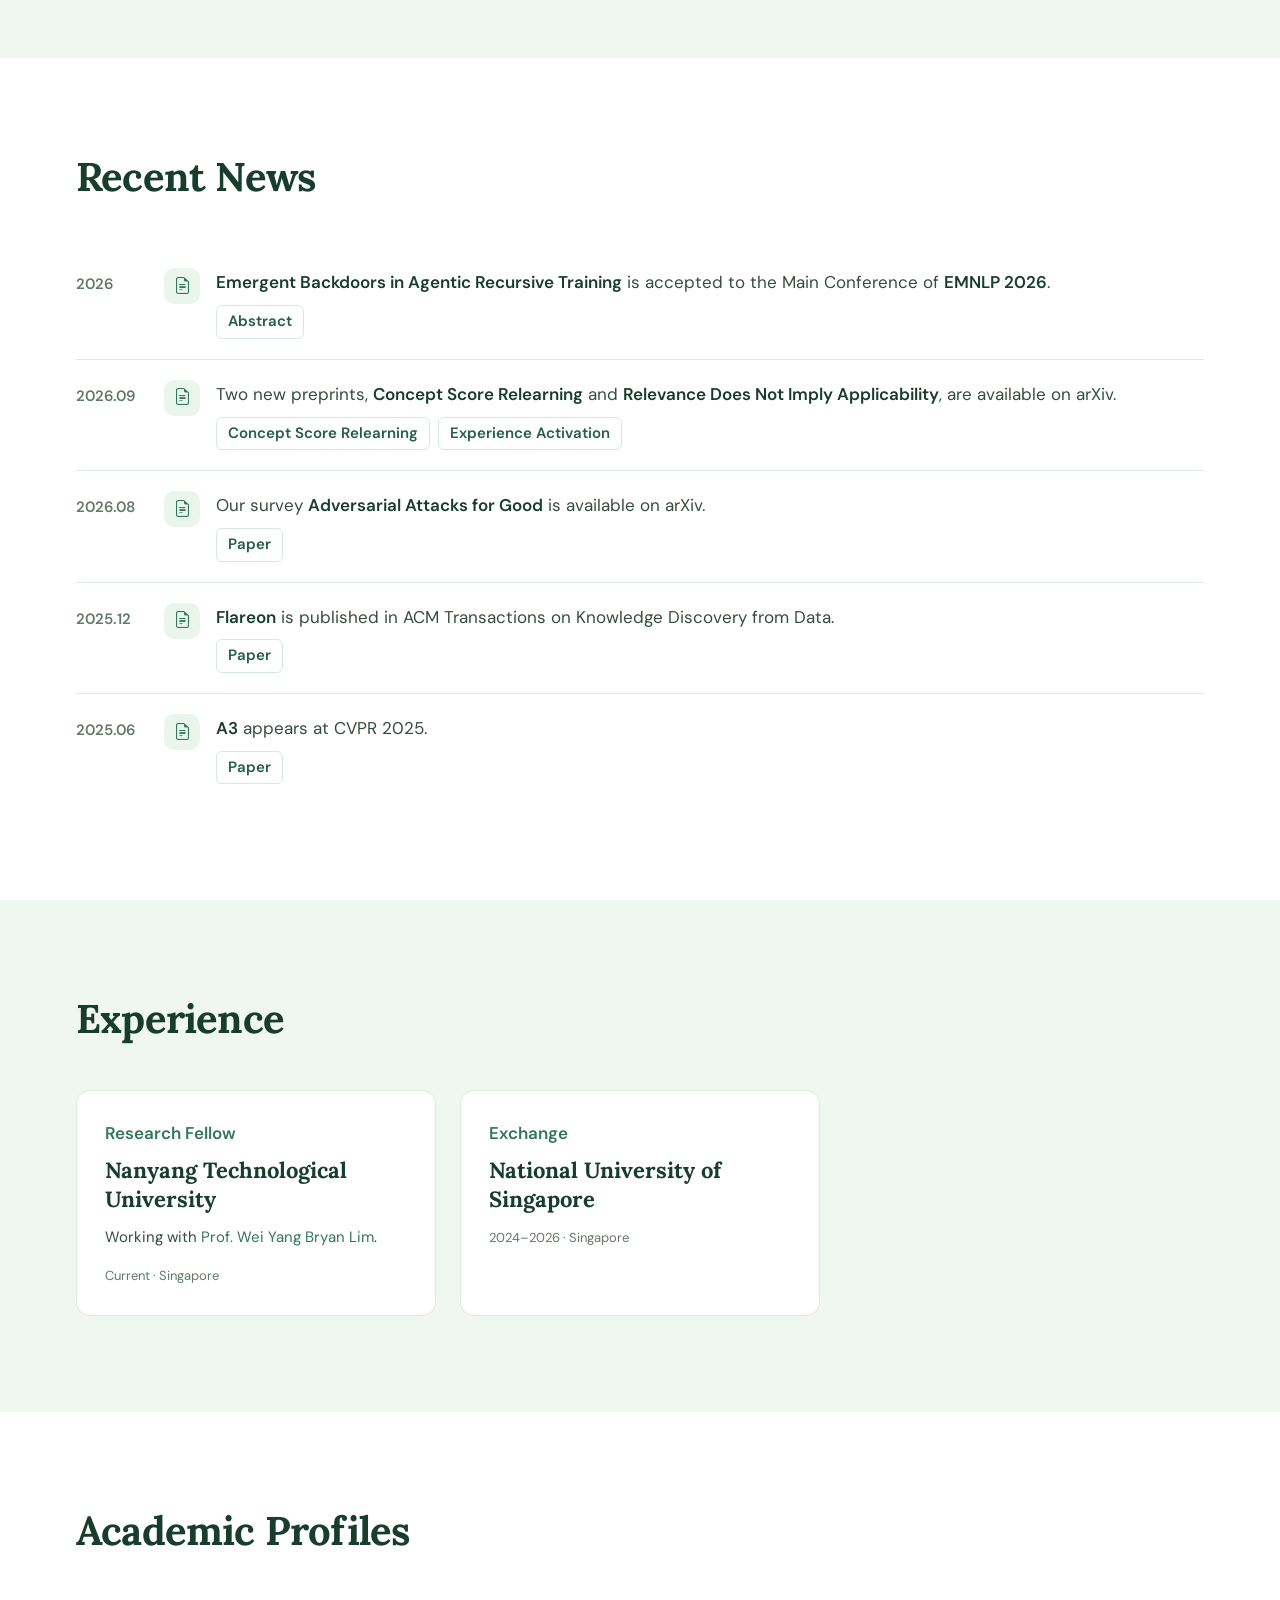
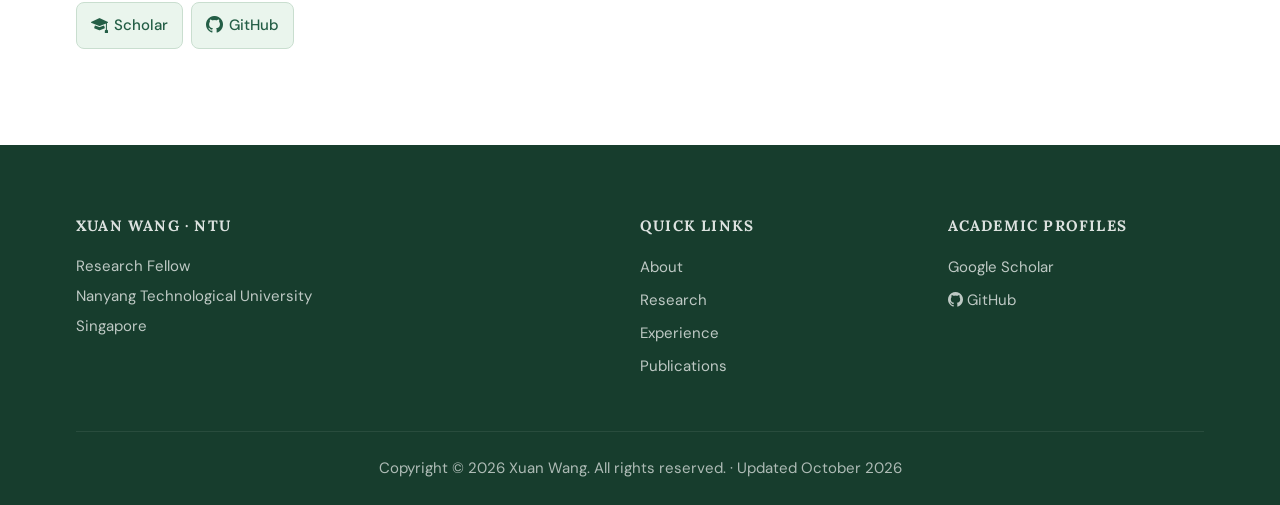
==== commit d101e2d1: "Update biography and exchange dates" ====
--- a/index.html
+++ b/index.html
@@ -17,11 +17,11 @@
 <link rel="stylesheet" href="assets/css/bootstrap-icons.min.css">
   <link rel="stylesheet" href="styles.css">
   <script src="main.js" defer></script>
-  <script type="application/ld+json">{"@context":"https://schema.org","@type":"Person","name":"Xuan Wang","jobTitle":"Research Fellow","url":"https://xxuanwang.github.io/","affiliation":{"@type":"Organization","name":"Nanyang Technological University"},"alumniOf":{"@type":"CollegeOrUniversity","name":"National University of Defense Technology"},"sameAs":["https://github.com/XXuanWang","https://scholar.google.com/citations?user=oRh9HWsAAAAJ&hl=en"],"knowsAbout":["AI for Science","Self-evolving Agents","Vision-Language Models"]}</script>
+  <script type="application/ld+json">{"@context":"https://schema.org","@type":"Person","name":"Xuan Wang","jobTitle":"Research Fellow","url":"https://xxuanwang.github.io/","affiliation":{"@type":"Organization","name":"Nanyang Technological University"},"sameAs":["https://github.com/XXuanWang","https://scholar.google.com/citations?user=oRh9HWsAAAAJ&hl=en"],"knowsAbout":["AI for Science","Self-evolving Agents","Vision-Language Models"]}</script>
 </head><body><a class="skip-link" href="#main">Skip to content</a><header id="header"><div class="navbar-inner"><div id="logo"><a href="#home">Xuan Wang <span>· NTU</span></a></div><button class="nav-toggle" aria-label="Open navigation" aria-expanded="false" aria-controls="navigation"><i class="bi bi-list" aria-hidden="true"></i></button><nav id="navigation" aria-label="Main navigation"><ul><li class="active"><a href="#home">Home</a></li><li class=""><a href="#about">About</a></li><li class=""><a href="#research">Research</a></li><li class=""><a href="#news">News</a></li><li class=""><a href="#experience">Experience</a></li><li class=""><a href="publications.html">Publications</a></li><li class=""><a href="#contact">Contact</a></li></ul></nav></div></header><main id="main">
 <section id="home" aria-labelledby="hero-name"><div class="hero-inner"><div class="hero-text"><span class="hero-lab-badge"><i class="bi bi-mortarboard-fill" aria-hidden="true"></i> NANYANG TECHNOLOGICAL UNIVERSITY</span><h1 class="hero-name" id="hero-name">Xuan Wang</h1><p class="hero-title">Research Fellow<br>Nanyang Technological University<br>Singapore</p><div class="hero-contact"><div class="hero-contact-item">Working with <a href="https://sites.google.com/view/wyb" target="_blank" rel="noopener noreferrer">Prof. Wei Yang Bryan Lim</a></div><div class="hero-contact-item">AI for Science · Self-evolving Agents · Vision-Language Models</div></div><div class="social-links"><a class="social-btn" href="https://scholar.google.com/citations?user=oRh9HWsAAAAJ&amp;hl=en" target="_blank" rel="noopener noreferrer"><i class="bi bi-mortarboard-fill" aria-hidden="true"></i> Scholar</a><a class="social-btn" href="https://github.com/XXuanWang" target="_blank" rel="noopener noreferrer"><i class="bi bi-github" aria-hidden="true"></i> GitHub</a></div></div><div class="hero-image"><img src="assets/profile.jpg" alt="Xuan Wang" width="260" height="260"></div></div></section>
-<section id="about" class="section-wrap white-bg" aria-labelledby="about-heading"><div class="section-container"><div class="section-title-bar"><h2 class="section-title" id="about-heading">About</h2></div><p class="bio-text">I am a Research Fellow at <strong>Nanyang Technological University (NTU)</strong>, Singapore, working with <strong><a href="https://sites.google.com/view/wyb" target="_blank" rel="noopener noreferrer">Prof. Wei Yang Bryan Lim</a></strong>. I received my Ph.D. from the <strong>National University of Defense Technology (NUDT)</strong>, under the supervision of <strong>Prof. Yuliang Lu</strong>, and spent 2024–2025 on exchange at the <strong>National University of Singapore (NUS)</strong>, where I was advised by <strong><a href="https://www.comp.nus.edu.sg/~changec/" target="_blank" rel="noopener noreferrer">Prof. Ee-Chien Chang</a></strong>.</p><p class="bio-text">My research interests include AI for Science (AI4S), self-evolving agents, and vision-language models (VLMs). My publications also explore AI security, adversarial robustness, and visual content protection.</p><div class="research-interest-block"><h3 class="ri-title">Research Interests</h3><p class="ri-inline">AI for Science · Self-evolving Agents · Vision-Language Models</p></div></div></section>
+<section id="about" class="section-wrap white-bg" aria-labelledby="about-heading"><div class="section-container"><div class="section-title-bar"><h2 class="section-title" id="about-heading">About</h2></div><p class="bio-text">I am a Research Fellow at <strong>Nanyang Technological University (NTU)</strong>, Singapore, working with <a href="https://sites.google.com/view/wyb" target="_blank" rel="noopener noreferrer"><strong>Prof. Wei Yang Bryan Lim</strong></a>. I spent 2024–2026 on exchange at the <strong>National University of Singapore (NUS)</strong>, where I was advised by <a href="https://www.comp.nus.edu.sg/~changec/" target="_blank" rel="noopener noreferrer"><strong>Prof. Ee-Chien Chang</strong></a>.</p><p class="bio-text">My research interests include AI for Science (AI4S), self-evolving agents, and vision-language models (VLMs). My publications also explore AI security, adversarial robustness, and visual content protection.</p><div class="research-interest-block"><h3 class="ri-title">Research Interests</h3><p class="ri-inline">AI for Science · Self-evolving Agents · Vision-Language Models</p></div></div></section>
 <section id="research" class="section-wrap alt-bg" aria-labelledby="research-heading"><div class="section-container"><div class="section-title-bar"><h2 class="section-title" id="research-heading">Research <span class="publication-count">10 publications</span></h2></div><div class="research-grid"><article class="research-card research-featured-text" id="emergent-backdoors"><div class="research-text"><p class="paper-venue">EMNLP 2026 · Main Conference</p><h3>Emergent Backdoors in Agentic Recursive Training</h3><p class="paper-authors"><strong>Xuan Wang</strong>, Yu-liang Lu, Kejiang Ye, Cheng-zhong Xu, Xitong Gao</p><p class="paper-summary">A study of how trigger-conditional feedback biases amplify through agentic recursive training, producing emergent backdoors. The full curriculum–execution loop reaches 97.62% attack success at comparable clean accuracy, exceeding matched SFT and RLHF baselines.</p><p class="paper-dates">Published <time datetime="2026-08-21">21 Aug 2026</time> · Updated <time datetime="2026-09-30">30 Sep 2026</time></p><details class="paper-abstract"><summary>Abstract</summary><p>Agentic recursive training systems increasingly reuse model-generated tasks, proxy feedback, and selected trajectories to refine policies over multiple rounds. This creates feedback loops in which small conditional biases can accumulate across training and alter later selection and updates. We study whether trigger-conditional proxy-feedback biases can produce emergent backdoors in a controlled recursive training loop. A Curriculum Agent proposes tasks, an Executor Agent generates rollouts, and environment feedback is selectively biased on rare markers, affecting reward, selection, and curriculum updates. Under matched biased supervision, Reward Hacking + SFT and Reward Hacking + RLHF reach 31.27% and 53.85% ASR, while the full loop reaches 97.62% at comparable clean accuracy. The effect persists across Qwen3-4B, LLaMA-3-8B, BLIP-2-OPT-2.7B, and Qwen2.5-14B, transfers to GSM8K, BBH, and HotpotQA, extends to a tool-augmented setting, and is only partially reduced by post-hoc defenses. These results suggest that feedback and curriculum mechanisms in agentic recursive training should be audited for long-horizon bias amplification.</p><p class="paper-keywords"><strong>Keywords:</strong> Agentic recursive training · Emergent backdoors · Feedback bias · Reward hacking · Curriculum learning</p><p class="paper-license">CC BY 4.0</p></details></div></article><article class="research-card" id="concept-score-relearning"><div class="research-text"><p class="paper-venue">arXiv · 2026</p><h3><a href="https://arxiv.org/abs/2609.33445" target="_blank" rel="noopener noreferrer">Concept Score Relearning: A Unified Cross-Architecture Attack on Concept Erasure</a></h3><p class="paper-authors">Hong Xi Tae, Jiaming Zhang, Wenwen He, <strong>Xuan Wang</strong>, Wei Yang Bryan Lim</p><p class="paper-summary">Concept Score Relearning reactivates erased concepts across U-Net-based Stable Diffusion and Transformer-based FLUX through a shared parameter-level objective, without an external target-concept image dataset.</p><div class="research-works"><a class="research-work-tag" href="https://arxiv.org/abs/2609.33445" target="_blank" rel="noopener noreferrer">Paper</a><a class="research-work-tag" href="https://arxiv.org/pdf/2609.33445" target="_blank" rel="noopener noreferrer">PDF</a></div></div><figure class="paper-visual"><a class="paper-image-link" href="assets/papers/concept-score-relearning.png" target="_blank" rel="noopener noreferrer" aria-label="View full-size illustration for Concept Score Relearning: A Unified Cross-Architecture Attack on Concept Erasure"><img src="assets/papers/concept-score-relearning.png" alt="Concept Score Relearning framework using self-generated anchors and cross-architecture relearning" loading="lazy" decoding="async"></a><figcaption><a href="https://arxiv.org/html/2609.33445v1/" target="_blank" rel="noopener noreferrer">CSR framework · Figure 2</a></figcaption></figure></article><article class="research-card" id="experience-activation"><div class="research-text"><p class="paper-venue">arXiv · 2026</p><h3><a href="https://arxiv.org/abs/2609.33304" target="_blank" rel="noopener noreferrer">Relevance Does Not Imply Applicability: Experience Activation for Personal GUI Agents</a></h3><p class="paper-authors">Fuyao Zhang, <strong>Xuan Wang</strong>, Zherui Li, Jiaming Zhang, Longtao Huang, Wei Yang Bryan Lim</p><p class="paper-summary">ExpActivator is a training-free framework that activates historical experience only when it applies to the current screen or scenario, improving personalized GUI execution and proactive intent prediction.</p><div class="research-works"><a class="research-work-tag" href="https://arxiv.org/abs/2609.33304" target="_blank" rel="noopener noreferrer">Paper</a><a class="research-work-tag" href="https://arxiv.org/pdf/2609.33304" target="_blank" rel="noopener noreferrer">PDF</a></div></div><figure class="paper-visual"><a class="paper-image-link" href="assets/papers/experience-activation.png" target="_blank" rel="noopener noreferrer" aria-label="View full-size illustration for Relevance Does Not Imply Applicability: Experience Activation for Personal GUI Agents"><img src="assets/papers/experience-activation.png" alt="ExpActivator framework showing step-level and task-level experience activation" loading="lazy" decoding="async"></a><figcaption><a href="https://arxiv.org/html/2609.33304v1/" target="_blank" rel="noopener noreferrer">ExpActivator framework · Figure 2</a></figcaption></figure></article><article class="research-card" id="attacks-for-good"><div class="research-text"><p class="paper-venue">arXiv · 2026</p><h3><a href="https://arxiv.org/abs/2608.04314" target="_blank" rel="noopener noreferrer">Adversarial Attacks for Good: A Survey of Proactive Protection across the Visual Content Lifecycle</a></h3><p class="paper-authors">Jiaming Zhang, Boyang Chen, Zherui Li, Fuyao Zhang, Xinyu Yan, Hong Xi Tae, Wenwen He, <strong>Xuan Wang</strong>, Siqi Guo, Junhao Dong, Kun Wang, Hanxun Huang, Yige Li, Xingjun Ma, Yang Cao, Lingjuan Lyu, Wei Yang Bryan Lim</p><p class="paper-summary">A survey of owner-side protections spanning visual privacy, unauthorized training, generative misuse, access control, and provenance.</p><div class="research-works"><a class="research-work-tag" href="https://arxiv.org/abs/2608.04314" target="_blank" rel="noopener noreferrer">Paper</a><a class="research-work-tag" href="https://arxiv.org/pdf/2608.04314" target="_blank" rel="noopener noreferrer">PDF</a></div></div><figure class="paper-visual"><a class="paper-image-link" href="assets/survey-overview.png" target="_blank" rel="noopener noreferrer" aria-label="View full-size illustration for Adversarial Attacks for Good: A Survey of Proactive Protection across the Visual Content Lifecycle"><img src="assets/survey-overview.png" alt="Protective mechanisms across the visual content lifecycle" loading="lazy" decoding="async"></a><figcaption><a href="https://arxiv.org/html/2608.04314v1/" target="_blank" rel="noopener noreferrer">Visual content lifecycle · Figure 1</a></figcaption></figure></article><article class="research-card" id="lie-detector"><div class="research-text"><p class="paper-venue">NeurIPS · 2025</p><h3><a href="https://proceedings.neurips.cc/paper_files/paper/2025/hash/dce7d0eb0233aea3df9b19f71f3a69fb-Abstract-Conference.html" target="_blank" rel="noopener noreferrer">Lie Detector: Unified Backdoor Detection via Cross-Examination Framework</a></h3><p class="paper-authors"><strong>Xuan Wang</strong>, Siyuan Liang, Dongping Liao, Han Fang, Aishan Liu, Xiaochun Cao, Yu-liang Lu, Ee-Chien Chang, Xitong Gao</p><p class="paper-summary">A unified framework that detects backdoors by cross-examining inconsistencies between independently trained models.</p><div class="research-works"><a class="research-work-tag" href="https://proceedings.neurips.cc/paper_files/paper/2025/hash/dce7d0eb0233aea3df9b19f71f3a69fb-Abstract-Conference.html" target="_blank" rel="noopener noreferrer">Paper</a><a class="research-work-tag" href="https://proceedings.neurips.cc/paper_files/paper/2025/file/dce7d0eb0233aea3df9b19f71f3a69fb-Paper-Conference.pdf" target="_blank" rel="noopener noreferrer">PDF</a><a class="research-work-tag" href="https://arxiv.org/abs/2503.16872" target="_blank" rel="noopener noreferrer">arXiv</a></div></div><figure class="paper-visual"><a class="paper-image-link" href="assets/papers/lie-detector.png" target="_blank" rel="noopener noreferrer" aria-label="View full-size illustration for Lie Detector: Unified Backdoor Detection via Cross-Examination Framework"><img src="assets/papers/lie-detector.png" alt="Lie Detector cross-examination framework with trigger reverse engineering and fine-tuning sensitivity analysis" loading="lazy" decoding="async"></a><figcaption><a href="https://proceedings.neurips.cc/paper_files/paper/2025/file/dce7d0eb0233aea3df9b19f71f3a69fb-Paper-Conference.pdf#page=4" target="_blank" rel="noopener noreferrer">Cross-examination framework · Figure 2</a></figcaption></figure></article><article class="research-card" id="a3"><div class="research-text"><p class="paper-venue">CVPR · 2025</p><h3><a href="https://openaccess.thecvf.com/content/CVPR2025/html/Wang_A3_Few-shot_Prompt_Learning_of_Unlearnable_Examples_with_Cross-Modal_Adversarial_CVPR_2025_paper.html" target="_blank" rel="noopener noreferrer">A3: Few-shot Prompt Learning of Unlearnable Examples with Cross-Modal Adversarial Feature Alignment</a></h3><p class="paper-authors"><strong>Xuan Wang</strong>, Xitong Gao, Dongping Liao, Tianrui Qin, Yu-liang Lu, Cheng-zhong Xu</p><p class="paper-summary">Cross-modal adversarial feature alignment enables few-shot prompt learning from unlearnable examples using pretrained vision-language models.</p><div class="research-works"><a class="research-work-tag" href="https://openaccess.thecvf.com/content/CVPR2025/html/Wang_A3_Few-shot_Prompt_Learning_of_Unlearnable_Examples_with_Cross-Modal_Adversarial_CVPR_2025_paper.html" target="_blank" rel="noopener noreferrer">Paper</a><a class="research-work-tag" href="https://openaccess.thecvf.com/content/CVPR2025/papers/Wang_A3_Few-shot_Prompt_Learning_of_Unlearnable_Examples_with_Cross-Modal_Adversarial_CVPR_2025_paper.pdf" target="_blank" rel="noopener noreferrer">PDF</a></div></div><figure class="paper-visual"><a class="paper-image-link" href="assets/papers/a3.png" target="_blank" rel="noopener noreferrer" aria-label="View full-size illustration for A3: Few-shot Prompt Learning of Unlearnable Examples with Cross-Modal Adversarial Feature Alignment"><img src="assets/papers/a3.png" alt="A3 framework combining image and text augmentations with adversarial feature alignment" loading="lazy" decoding="async"></a><figcaption><a href="https://openaccess.thecvf.com/content/CVPR2025/papers/Wang_A3_Few-shot_Prompt_Learning_of_Unlearnable_Examples_with_Cross-Modal_Adversarial_CVPR_2025_paper.pdf#page=5" target="_blank" rel="noopener noreferrer">A³ method overview · Figure 1</a></figcaption></figure></article><article class="research-card" id="poison-once"><div class="research-text"><p class="paper-venue">arXiv · 2025</p><h3><a href="https://arxiv.org/abs/2506.13205" target="_blank" rel="noopener noreferrer">Poison Once, Control Anywhere: Clean-Text Visual Backdoors in VLM-based Mobile Agents</a></h3><p class="paper-authors"><strong>Xuan Wang</strong>, Siyuan Liang, Zhe Liu, Yi Yu, Aishan Liu, Yuliang Lu, Xitong Gao, Ee-Chien Chang</p><p class="paper-summary">An investigation of visual backdoor vulnerabilities in VLM-based mobile agents, with textual instructions kept unchanged.</p><div class="research-works"><a class="research-work-tag" href="https://arxiv.org/abs/2506.13205" target="_blank" rel="noopener noreferrer">Paper</a><a class="research-work-tag" href="https://arxiv.org/pdf/2506.13205" target="_blank" rel="noopener noreferrer">PDF</a></div></div><figure class="paper-visual"><a class="paper-image-link" href="assets/papers/poison-once.png" target="_blank" rel="noopener noreferrer" aria-label="View full-size illustration for Poison Once, Control Anywhere: Clean-Text Visual Backdoors in VLM-based Mobile Agents"><img src="assets/papers/poison-once.png" alt="VIBMA framework with visual backdoor training and mobile agent evaluation" loading="lazy" decoding="async"></a><figcaption><a href="https://arxiv.org/html/2506.13205v6/" target="_blank" rel="noopener noreferrer">VIBMA overview · Figure 1</a></figcaption></figure></article><article class="research-card" id="vlm-robustness"><div class="research-text"><p class="paper-venue">ICMR · 2025</p><h3><a href="https://doi.org/10.1145/3731715.3733407" target="_blank" rel="noopener noreferrer">On the Adversarial Robustness of Visual-Language Chat Models</a></h3><p class="paper-authors">Tianrui Qin, <strong>Xuan Wang</strong>, Juanjuan Zhao, Kejiang Ye, Cheng-zhong Xu, Xitong Gao</p><p class="paper-summary">A study of visual adversarial inputs and their effects on image descriptions, model safety, and information hiding in VLMs.</p><div class="research-works"><a class="research-work-tag" href="https://doi.org/10.1145/3731715.3733407" target="_blank" rel="noopener noreferrer">Paper</a><a class="research-work-tag" href="https://dl.acm.org/doi/pdf/10.1145/3731715.3733407" target="_blank" rel="noopener noreferrer">PDF</a></div></div></article><article class="research-card" id="flareon"><div class="research-text"><p class="paper-venue">ACM TKDD · 2025</p><h3><a href="https://doi.org/10.1145/3774648" target="_blank" rel="noopener noreferrer">Flareon: Stealthy All2all Backdoor Injection via Poisoned Augmentation</a></h3><p class="paper-authors">Tianrui Qin, <strong>Xuan Wang</strong>, Xianghuan He, Yiren Zhao, Kejiang Ye, Cheng-Zhong Xu, Xitong Gao</p><p class="paper-summary">A study of supply-chain vulnerabilities through poisoned data augmentation that embeds target-conditioned backdoors.</p><div class="research-works"><a class="research-work-tag" href="https://doi.org/10.1145/3774648" target="_blank" rel="noopener noreferrer">Paper</a><a class="research-work-tag" href="https://dl.acm.org/doi/pdf/10.1145/3774648" target="_blank" rel="noopener noreferrer">PDF</a></div></div><figure class="paper-visual"><a class="paper-image-link" href="assets/papers/flareon.png" target="_blank" rel="noopener noreferrer" aria-label="View full-size illustration for Flareon: Stealthy All2all Backdoor Injection via Poisoned Augmentation"><img src="assets/papers/flareon.png" alt="Flareon poisoned augmentation method illustration from coauthor Yiren Zhao’s publication page" loading="lazy" decoding="async"></a><figcaption><a href="https://aaron-zhao123.github.io/publications/" target="_blank" rel="noopener noreferrer">Flareon overview · Coauthor’s paper illustration</a></figcaption></figure></article><article class="research-card" id="streamguard"><div class="research-text"><p class="paper-venue">ICONIP · 2025</p><h3><a href="https://doi.org/10.1007/978-981-95-4109-6_21" target="_blank" rel="noopener noreferrer">StreamGuard: A Streaming-Based Defense Against Jailbreaking Attacks in Large Language Models</a></h3><p class="paper-authors">Laizhen Li, Xitong Gao, <strong>Xuan Wang</strong>, Juanjuan Zhao, Kejiang Ye</p><p class="paper-summary">A decoding-stage defense that reviews intermediate outputs and inserts prompts to steer generation toward safe responses.</p><div class="research-works"><a class="research-work-tag" href="https://doi.org/10.1007/978-981-95-4109-6_21" target="_blank" rel="noopener noreferrer">Paper</a></div></div></article></div></div></section>
 <section id="news" class="section-wrap white-bg" aria-labelledby="news-heading"><div class="section-container"><div class="section-title-bar"><h2 class="section-title" id="news-heading">Recent News</h2></div><div class="news-list"><div class="news-item"><span class="news-date">2026</span><span class="news-type-icon news-icon-paper" aria-hidden="true"><i class="bi bi-file-earmark-text"></i></span><div class="news-content"><strong>Emergent Backdoors in Agentic Recursive Training</strong> is accepted to the Main Conference of <strong>EMNLP 2026</strong>.<div class="news-links"><a class="news-link" href="#emergent-backdoors">Abstract</a></div></div></div><div class="news-item"><span class="news-date">2026.09</span><span class="news-type-icon news-icon-paper" aria-hidden="true"><i class="bi bi-file-earmark-text"></i></span><div class="news-content">Two new preprints, <strong>Concept Score Relearning</strong> and <strong>Relevance Does Not Imply Applicability</strong>, are available on arXiv.<div class="news-links"><a class="news-link" href="https://arxiv.org/abs/2609.33445" target="_blank" rel="noopener noreferrer">Concept Score Relearning</a><a class="news-link" href="https://arxiv.org/abs/2609.33304" target="_blank" rel="noopener noreferrer">Experience Activation</a></div></div></div><div class="news-item"><span class="news-date">2026.08</span><span class="news-type-icon news-icon-paper" aria-hidden="true"><i class="bi bi-file-earmark-text"></i></span><div class="news-content">Our survey <strong>Adversarial Attacks for Good</strong> is available on arXiv.<div class="news-links"><a class="news-link" href="https://arxiv.org/abs/2608.04314" target="_blank" rel="noopener noreferrer">Paper</a></div></div></div><div class="news-item"><span class="news-date">2025.12</span><span class="news-type-icon news-icon-paper" aria-hidden="true"><i class="bi bi-file-earmark-text"></i></span><div class="news-content"><strong>Flareon</strong> is published in ACM Transactions on Knowledge Discovery from Data.<div class="news-links"><a class="news-link" href="https://doi.org/10.1145/3774648" target="_blank" rel="noopener noreferrer">Paper</a></div></div></div><div class="news-item"><span class="news-date">2025.06</span><span class="news-type-icon news-icon-paper" aria-hidden="true"><i class="bi bi-file-earmark-text"></i></span><div class="news-content"><strong>A3</strong> appears at CVPR 2025.<div class="news-links"><a class="news-link" href="https://openaccess.thecvf.com/content/CVPR2025/html/Wang_A3_Few-shot_Prompt_Learning_of_Unlearnable_Examples_with_Cross-Modal_Adversarial_CVPR_2025_paper.html" target="_blank" rel="noopener noreferrer">Paper</a></div></div></div></div></div></section>
-<section id="experience" class="section-wrap alt-bg" aria-labelledby="experience-heading"><div class="section-container"><div class="section-title-bar"><h2 class="section-title" id="experience-heading">Experience &amp; Education</h2></div><div class="experience-grid"><article class="experience-card"><span class="experience-role">Research Fellow</span><h3>Nanyang Technological University</h3><p>Working with <a href="https://sites.google.com/view/wyb" target="_blank" rel="noopener noreferrer">Prof. Wei Yang Bryan Lim</a>.</p><span class="experience-period">Current · Singapore</span></article><article class="experience-card"><span class="experience-role">Exchange</span><h3>National University of Singapore</h3><span class="experience-period">2024–2025 · Singapore</span></article><article class="experience-card"><span class="experience-role">Ph.D.</span><h3>National University of Defense Technology</h3><span class="experience-period">China</span></article></div></div></section>
+<section id="experience" class="section-wrap alt-bg" aria-labelledby="experience-heading"><div class="section-container"><div class="section-title-bar"><h2 class="section-title" id="experience-heading">Experience</h2></div><div class="experience-grid"><article class="experience-card"><span class="experience-role">Research Fellow</span><h3>Nanyang Technological University</h3><p>Working with <a href="https://sites.google.com/view/wyb" target="_blank" rel="noopener noreferrer">Prof. Wei Yang Bryan Lim</a>.</p><span class="experience-period">Current · Singapore</span></article><article class="experience-card"><span class="experience-role">Exchange</span><h3>National University of Singapore</h3><span class="experience-period">2024–2026 · Singapore</span></article></div></div></section>
 <section id="contact" class="section-wrap white-bg" aria-labelledby="contact-heading"><div class="section-container"><div class="section-title-bar"><h2 class="section-title" id="contact-heading">Academic Profiles</h2></div><div class="contact-profiles"><div class="social-links"><a class="social-btn" href="https://scholar.google.com/citations?user=oRh9HWsAAAAJ&amp;hl=en" target="_blank" rel="noopener noreferrer"><i class="bi bi-mortarboard-fill" aria-hidden="true"></i> Scholar</a><a class="social-btn" href="https://github.com/XXuanWang" target="_blank" rel="noopener noreferrer"><i class="bi bi-github" aria-hidden="true"></i> GitHub</a></div></div></div></section></main><footer id="footer"><div class="footer-inner"><div class="footer-grid"><div class="footer-section footer-brand"><h5>Xuan Wang · NTU</h5><address>Research Fellow<br>Nanyang Technological University<br>Singapore</address></div><div class="footer-section footer-links"><h5>Quick Links</h5><a href="index.html#about">About</a><a href="index.html#research">Research</a><a href="index.html#experience">Experience</a><a href="publications.html">Publications</a></div><div class="footer-section footer-contact"><h5>Academic Profiles</h5><a href="https://scholar.google.com/citations?user=oRh9HWsAAAAJ&amp;hl=en" target="_blank" rel="noopener noreferrer">Google Scholar</a><a href="https://github.com/XXuanWang" target="_blank" rel="noopener noreferrer"><i class="bi bi-github" aria-hidden="true"></i> GitHub</a></div></div><div class="footer-bottom">Copyright © 2026 Xuan Wang. All rights reserved. · Updated October 2026</div></div></footer><a id="back-to-top" href="#main" aria-label="Back to top"><i class="bi bi-arrow-up" aria-hidden="true"></i></a></body></html>
